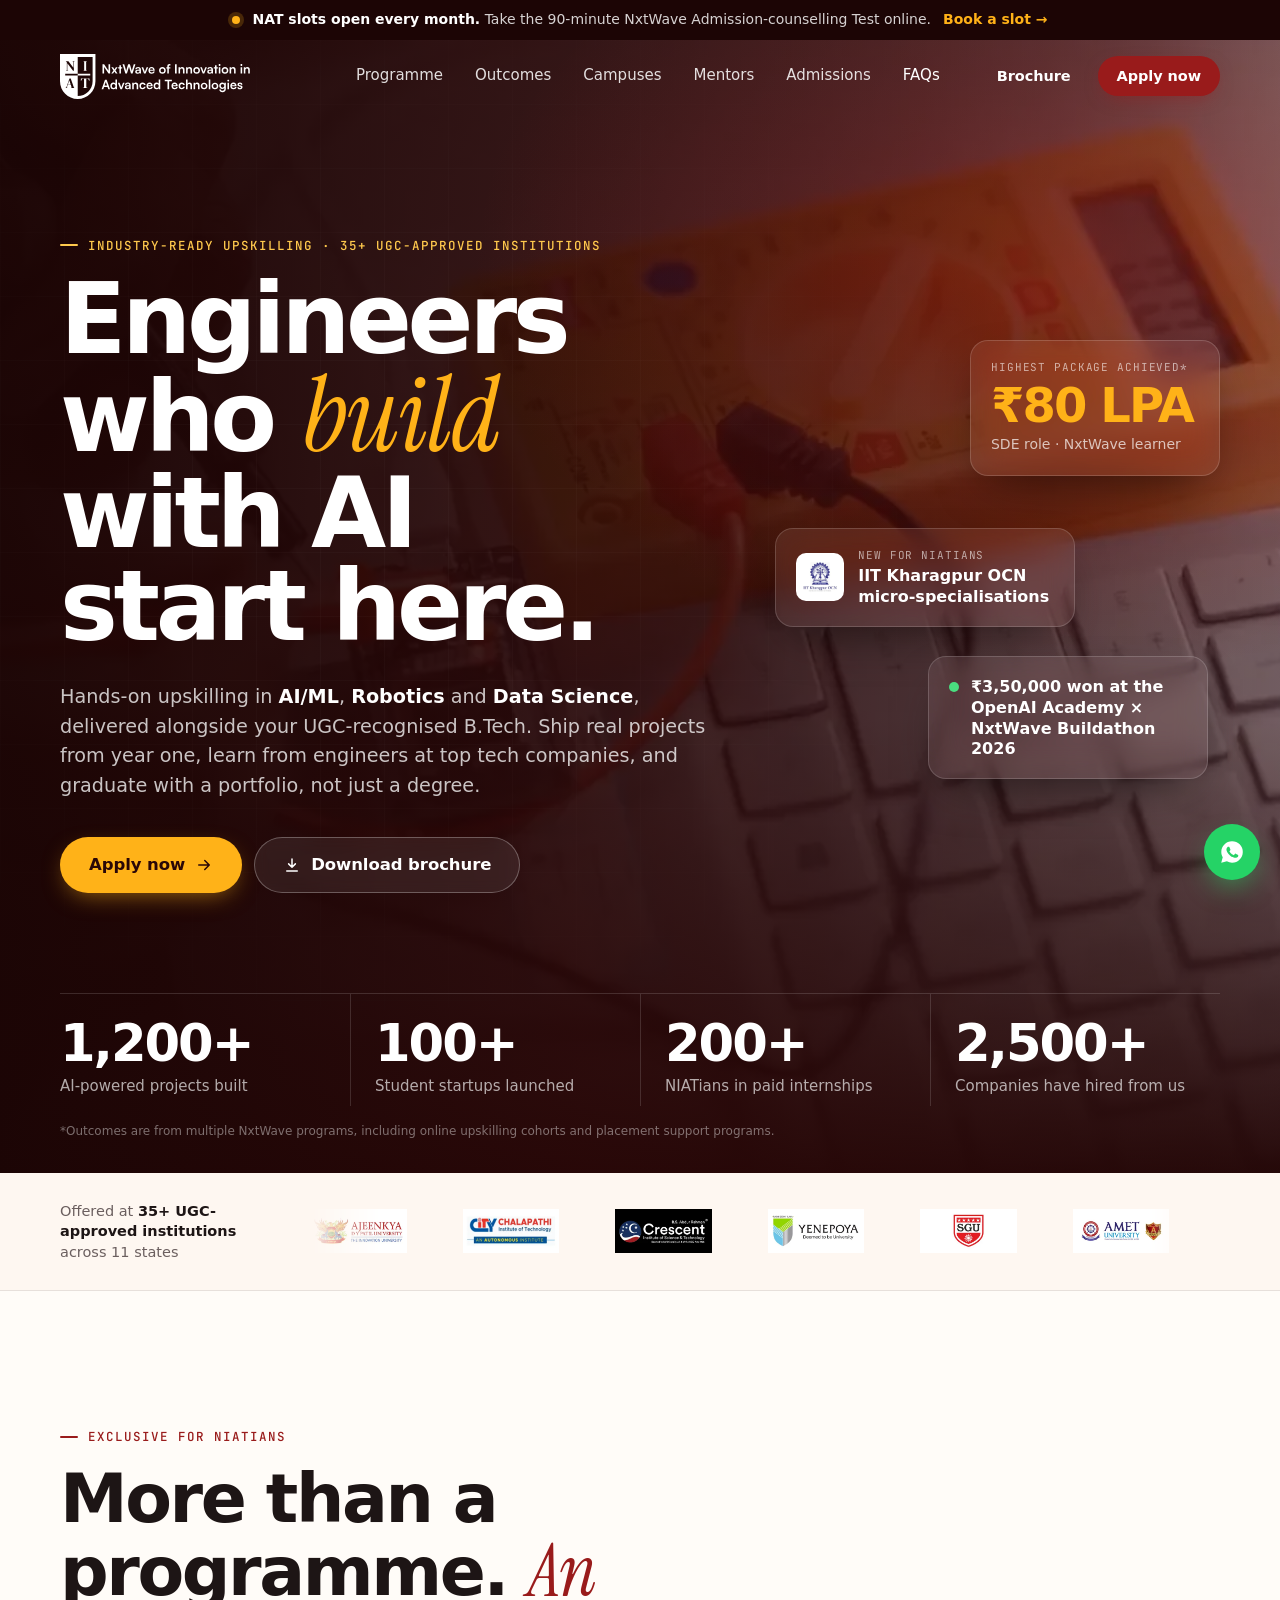
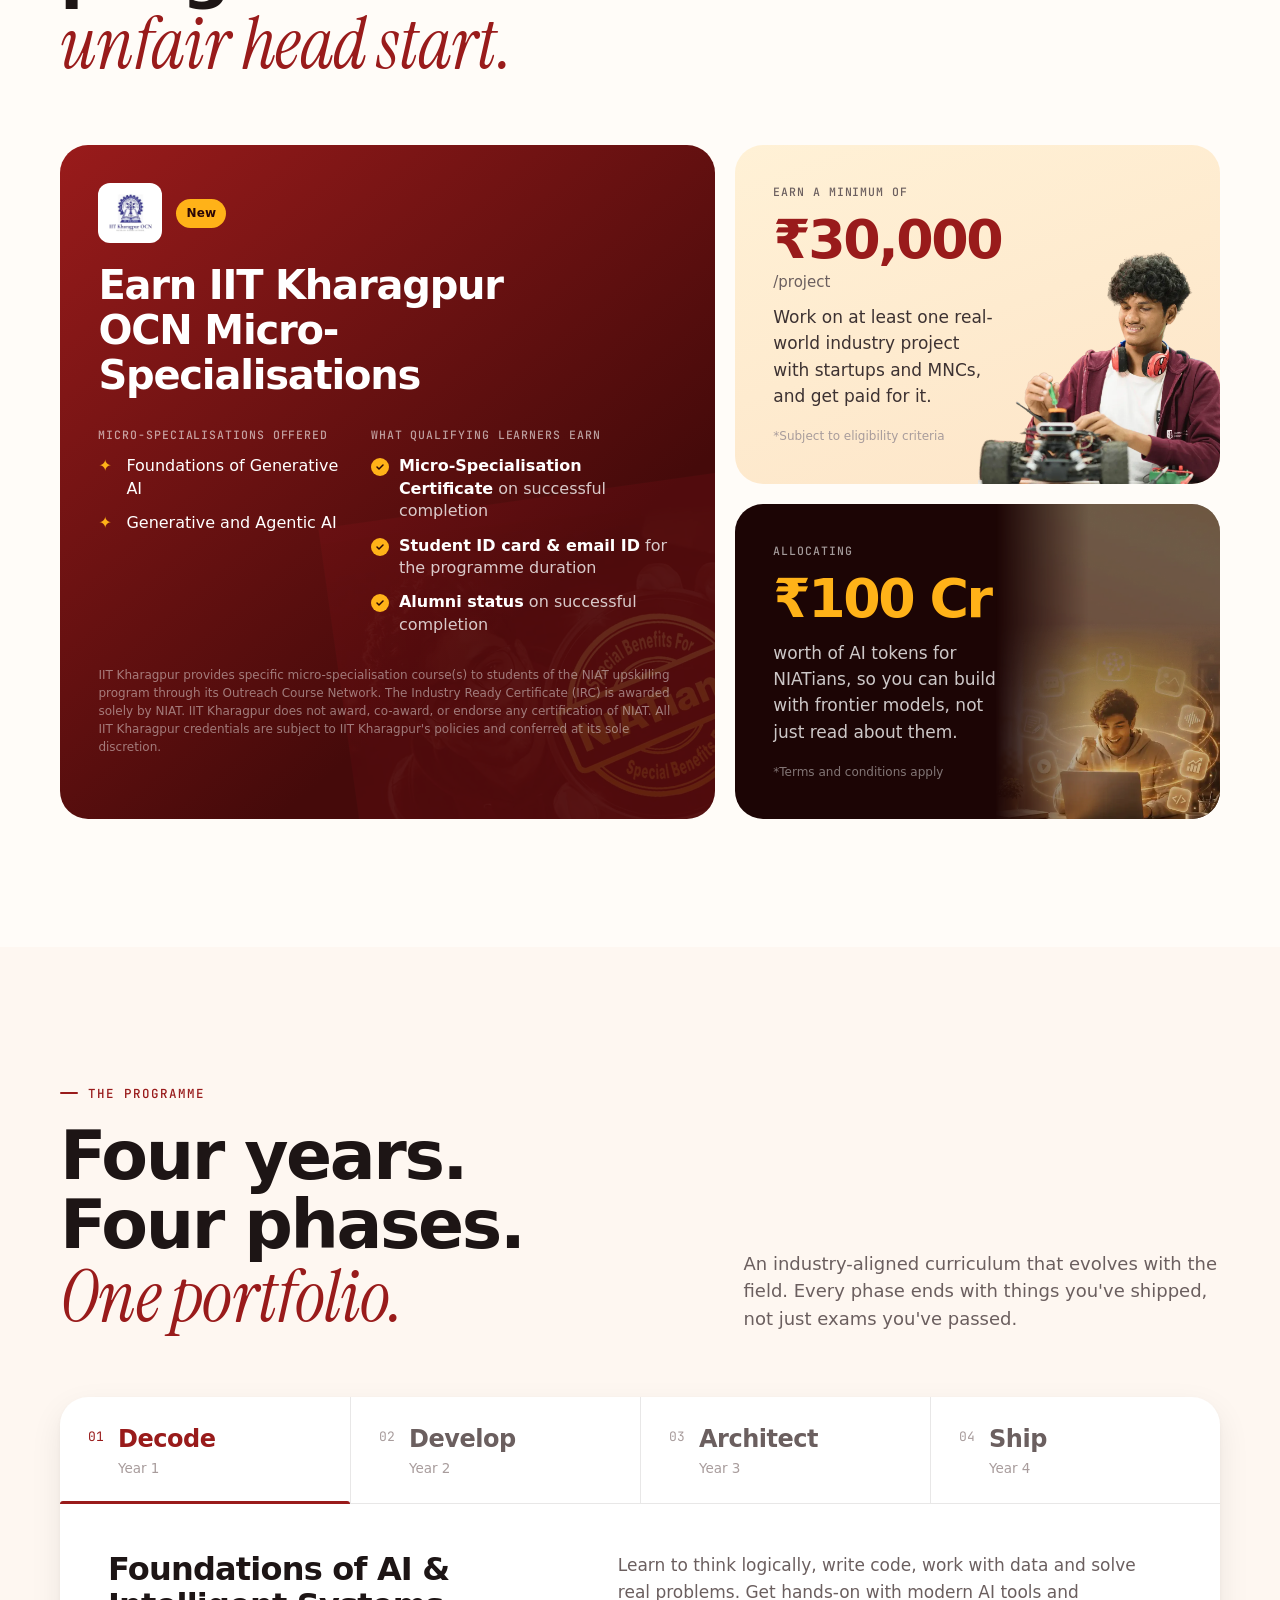
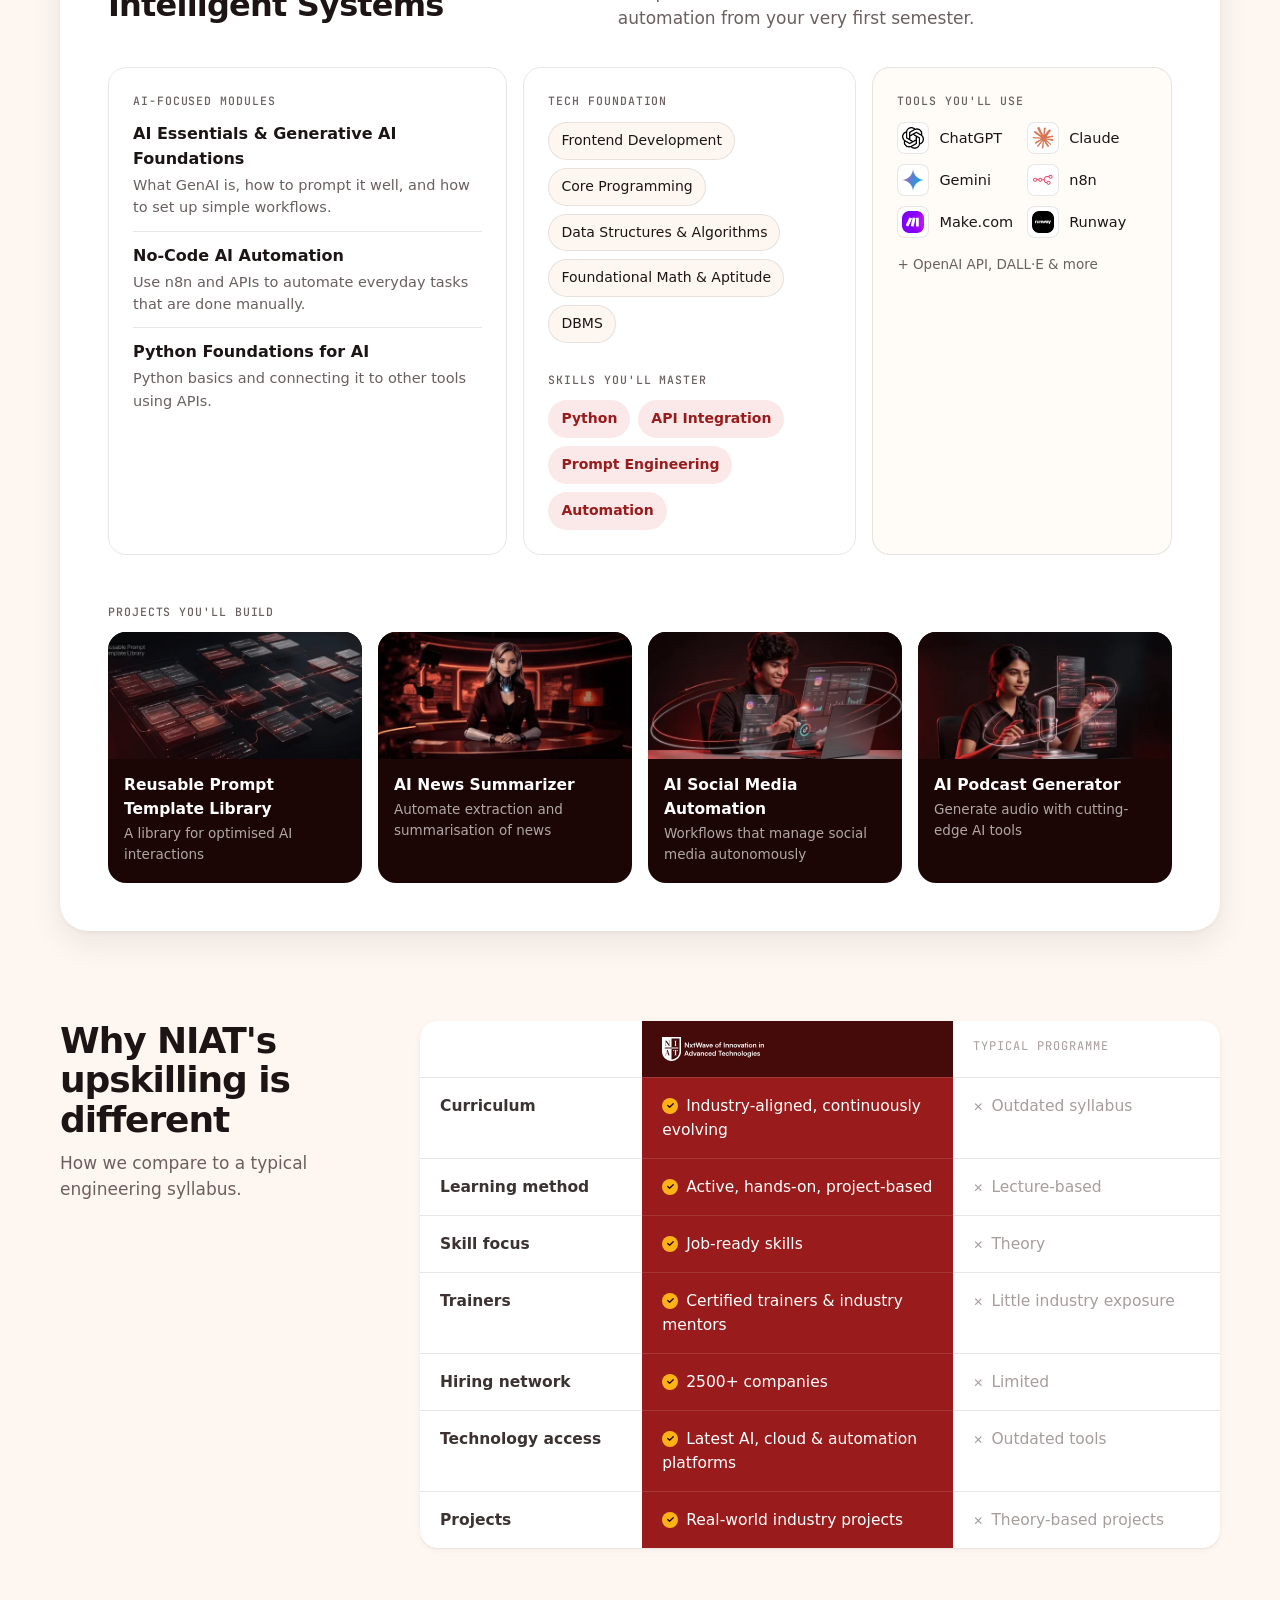
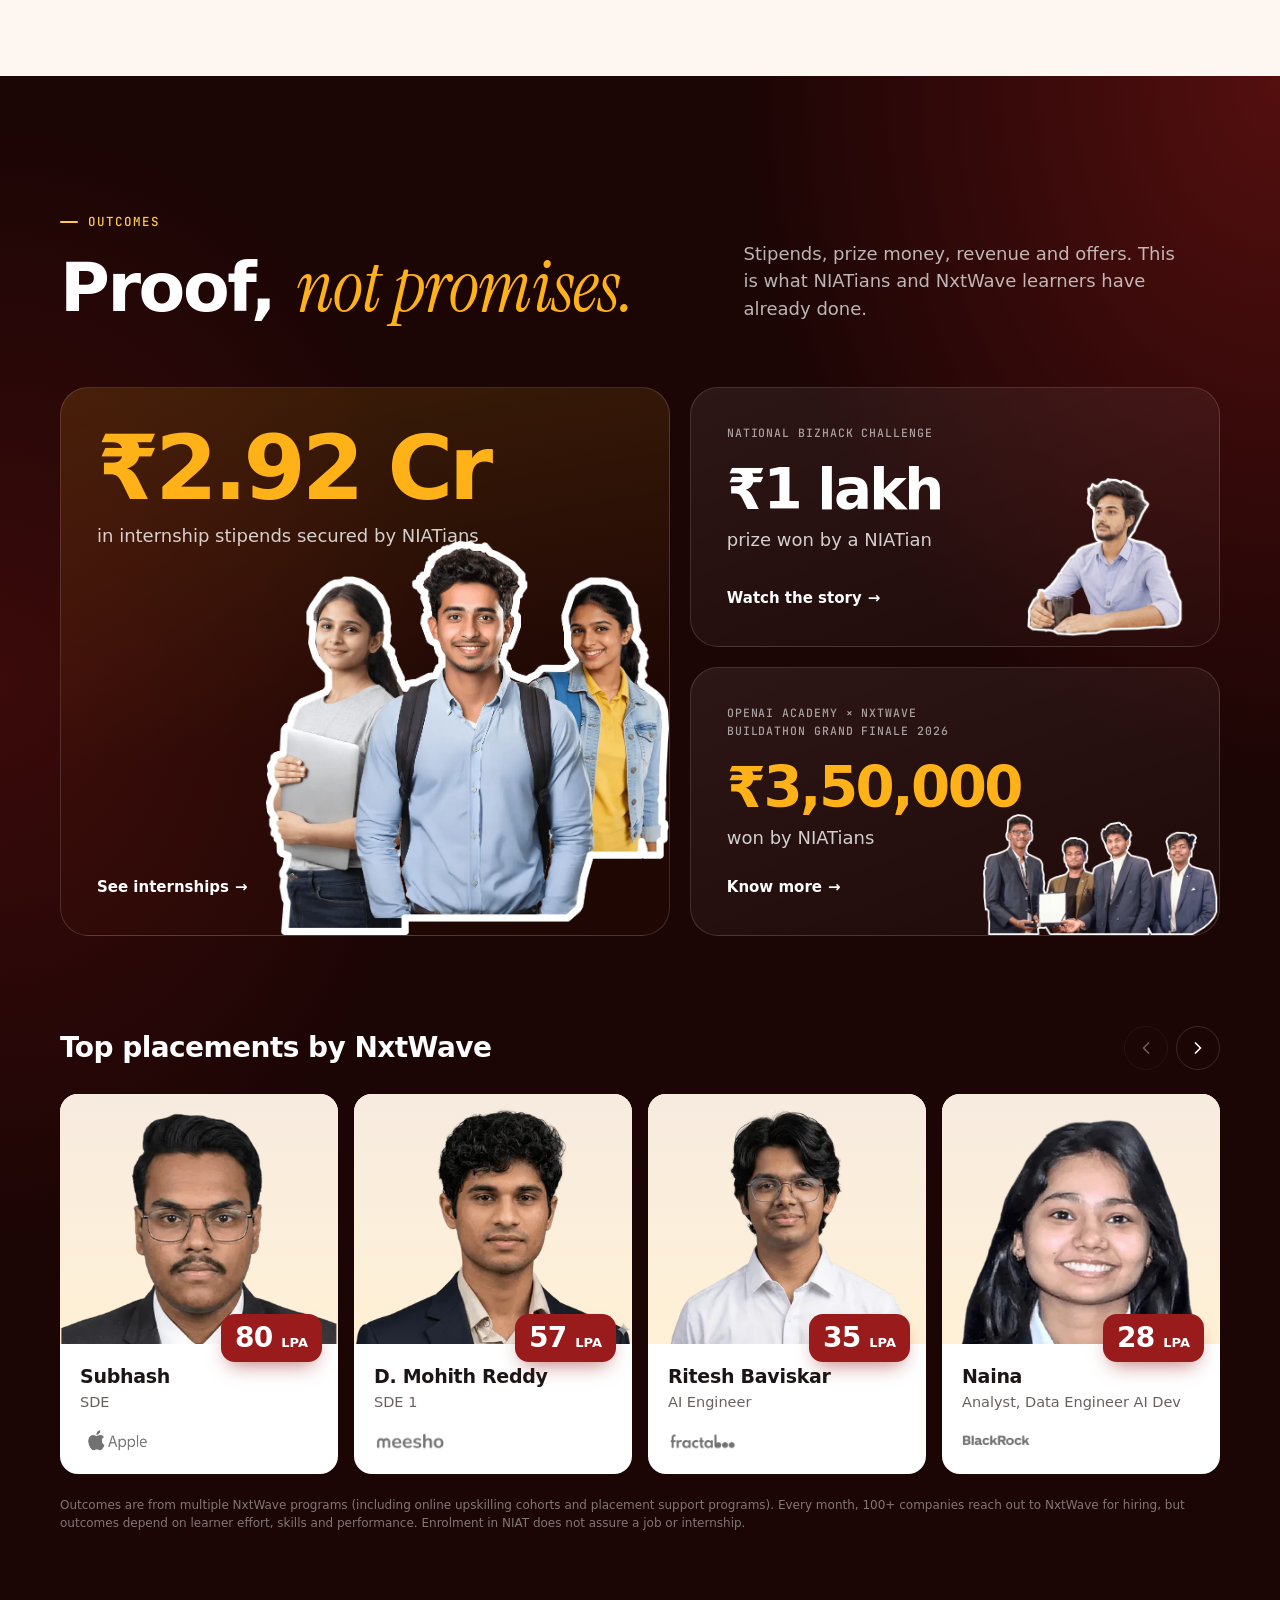
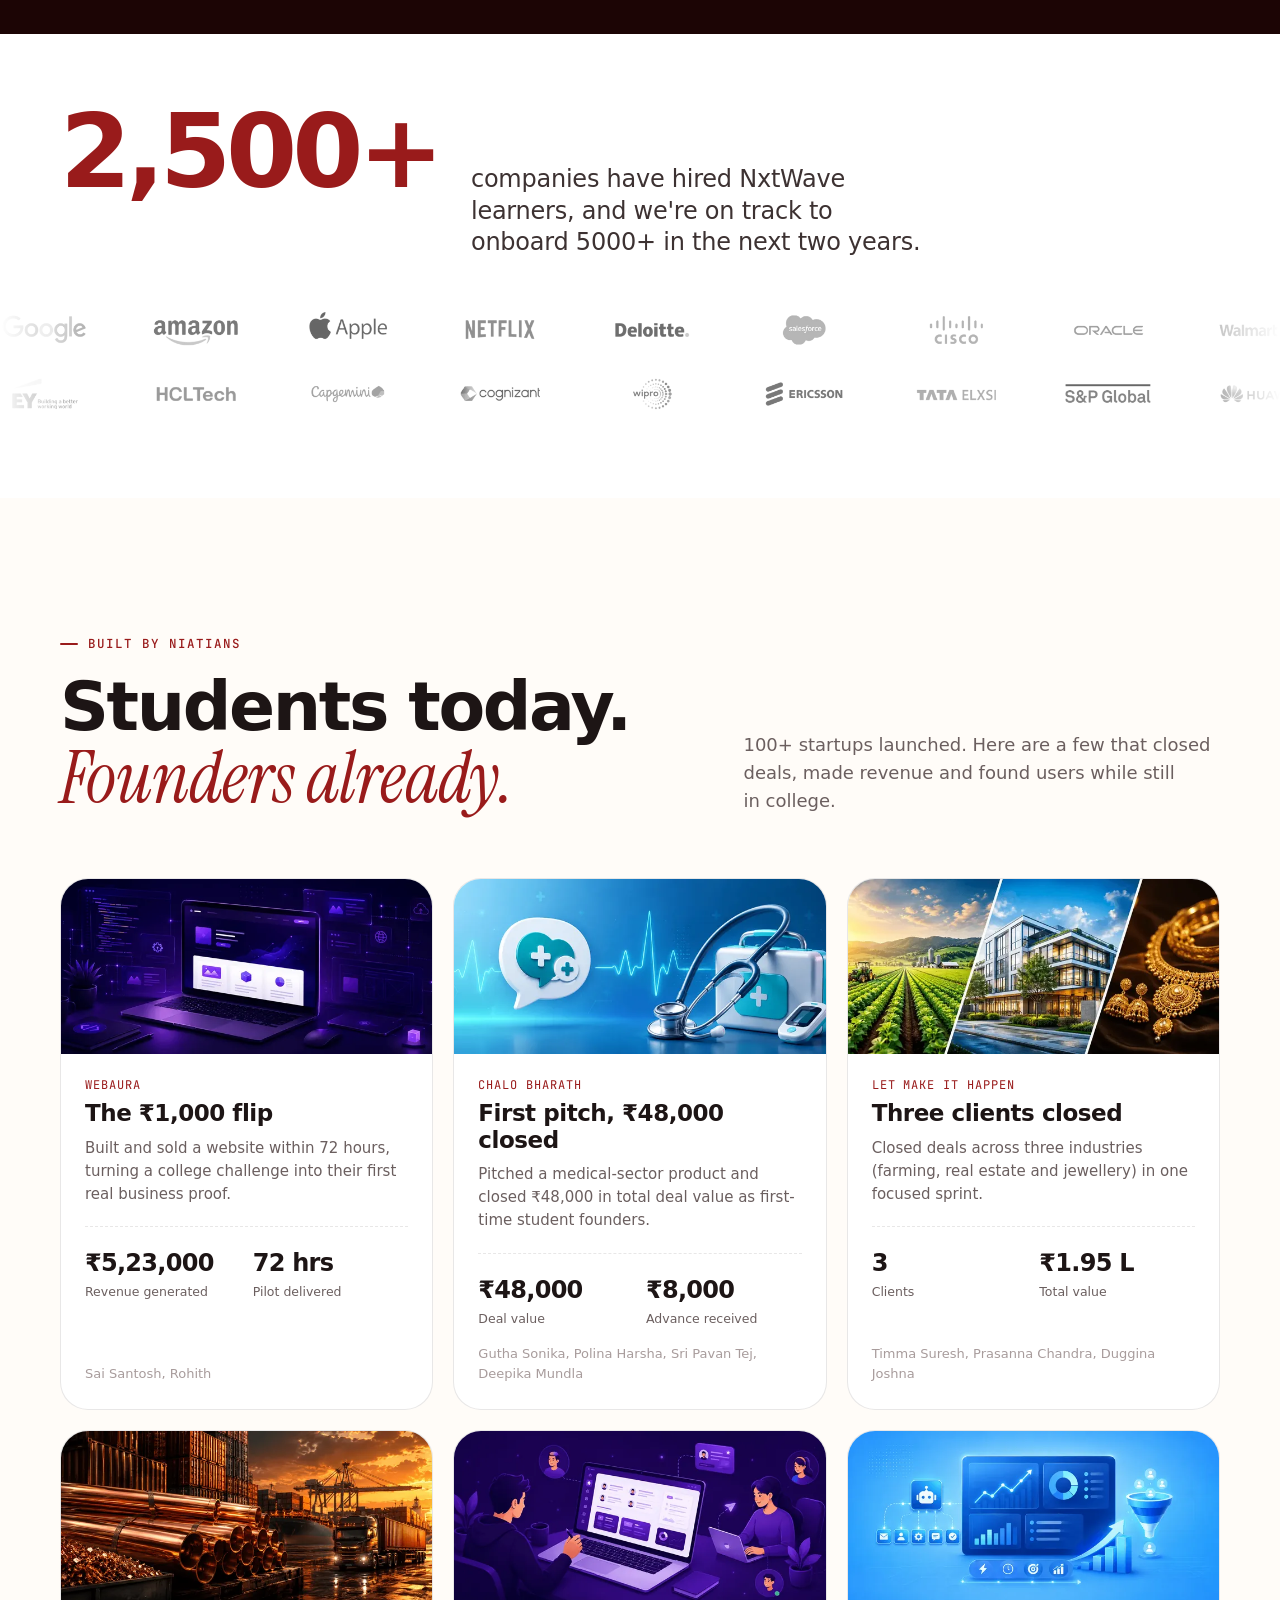
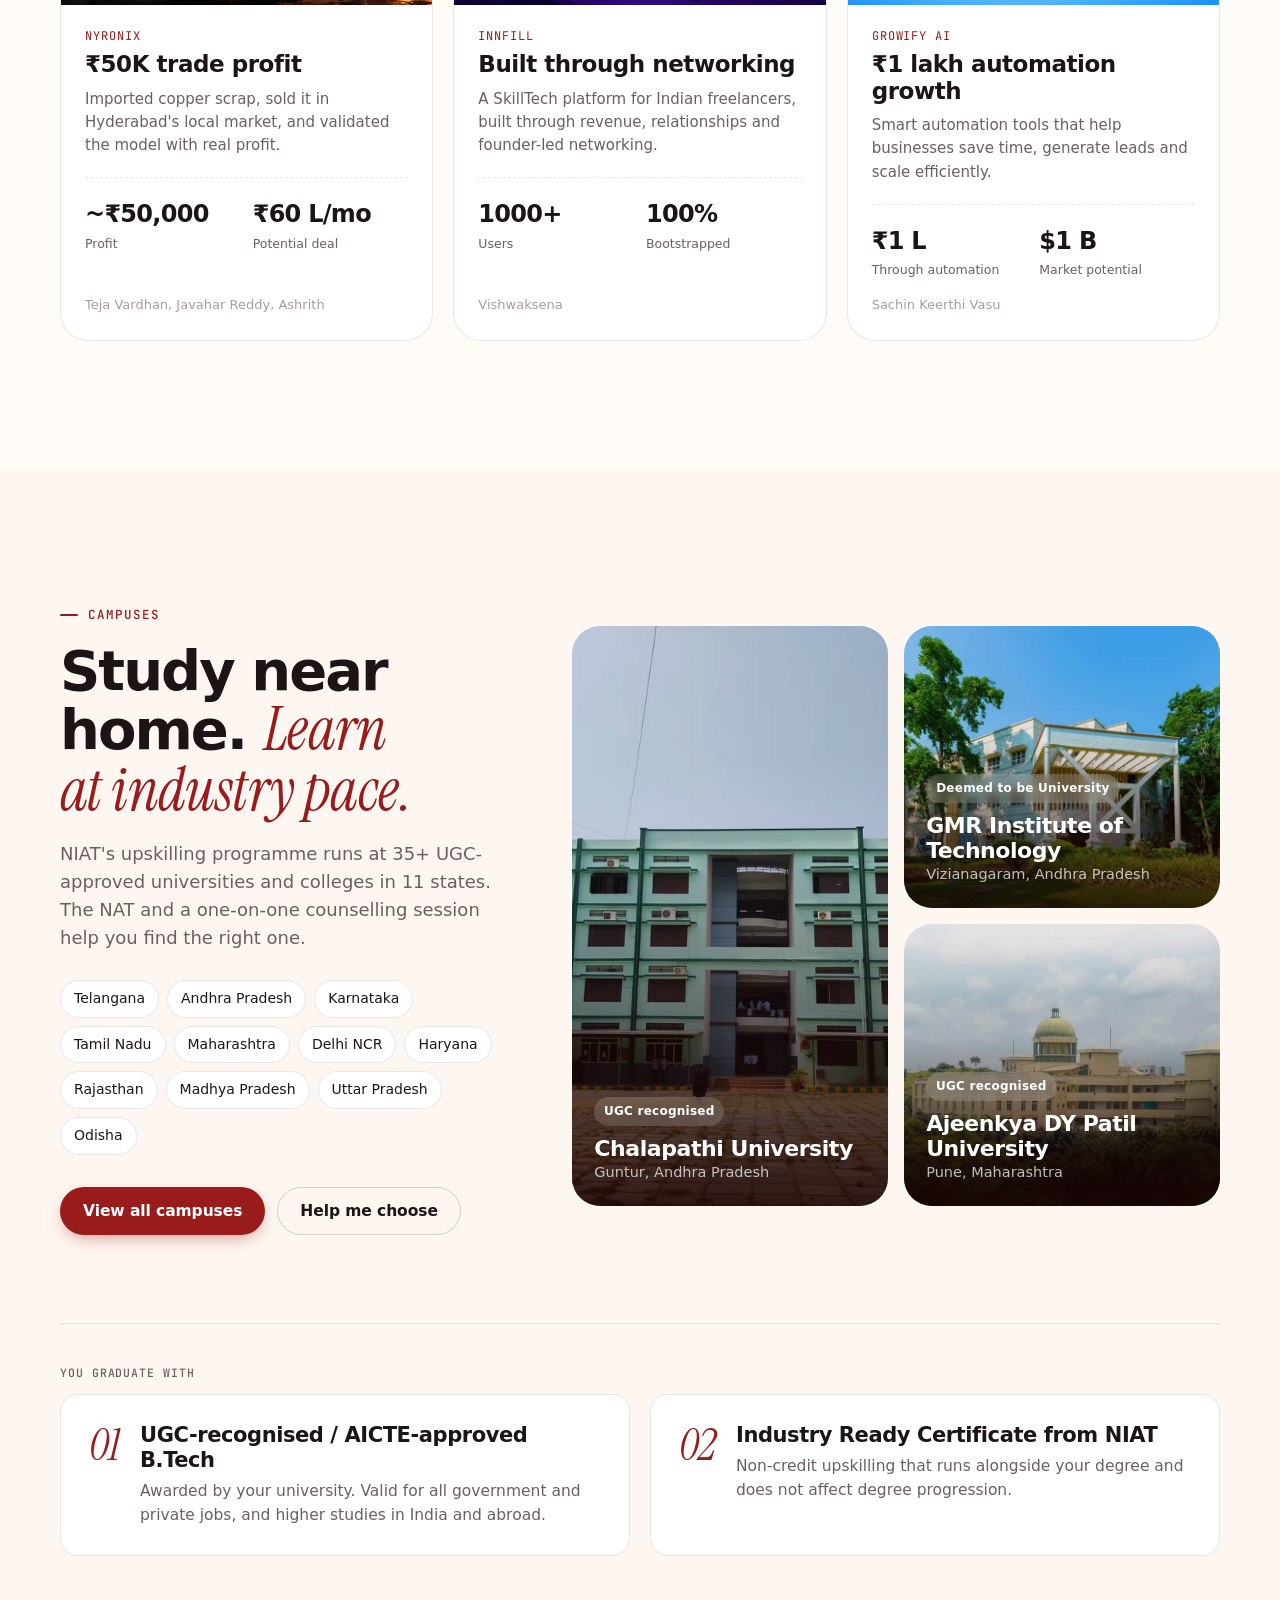
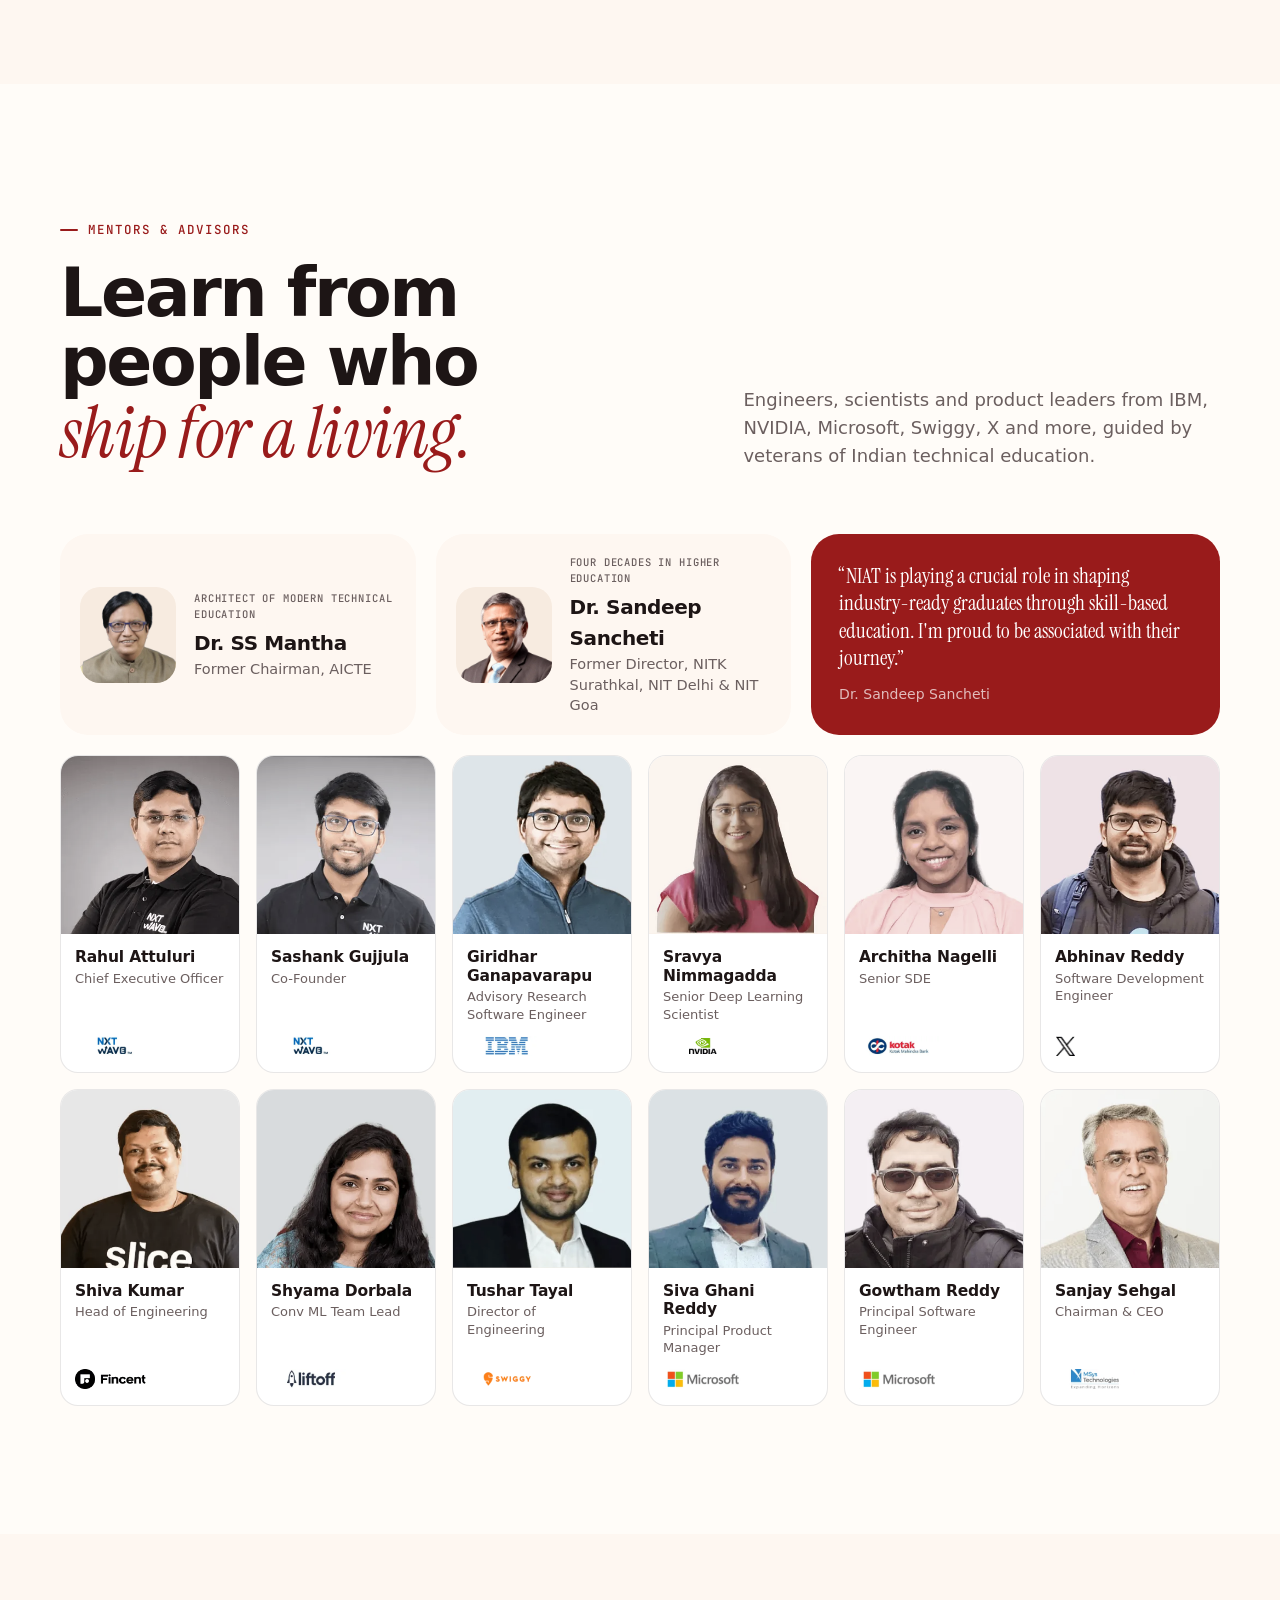
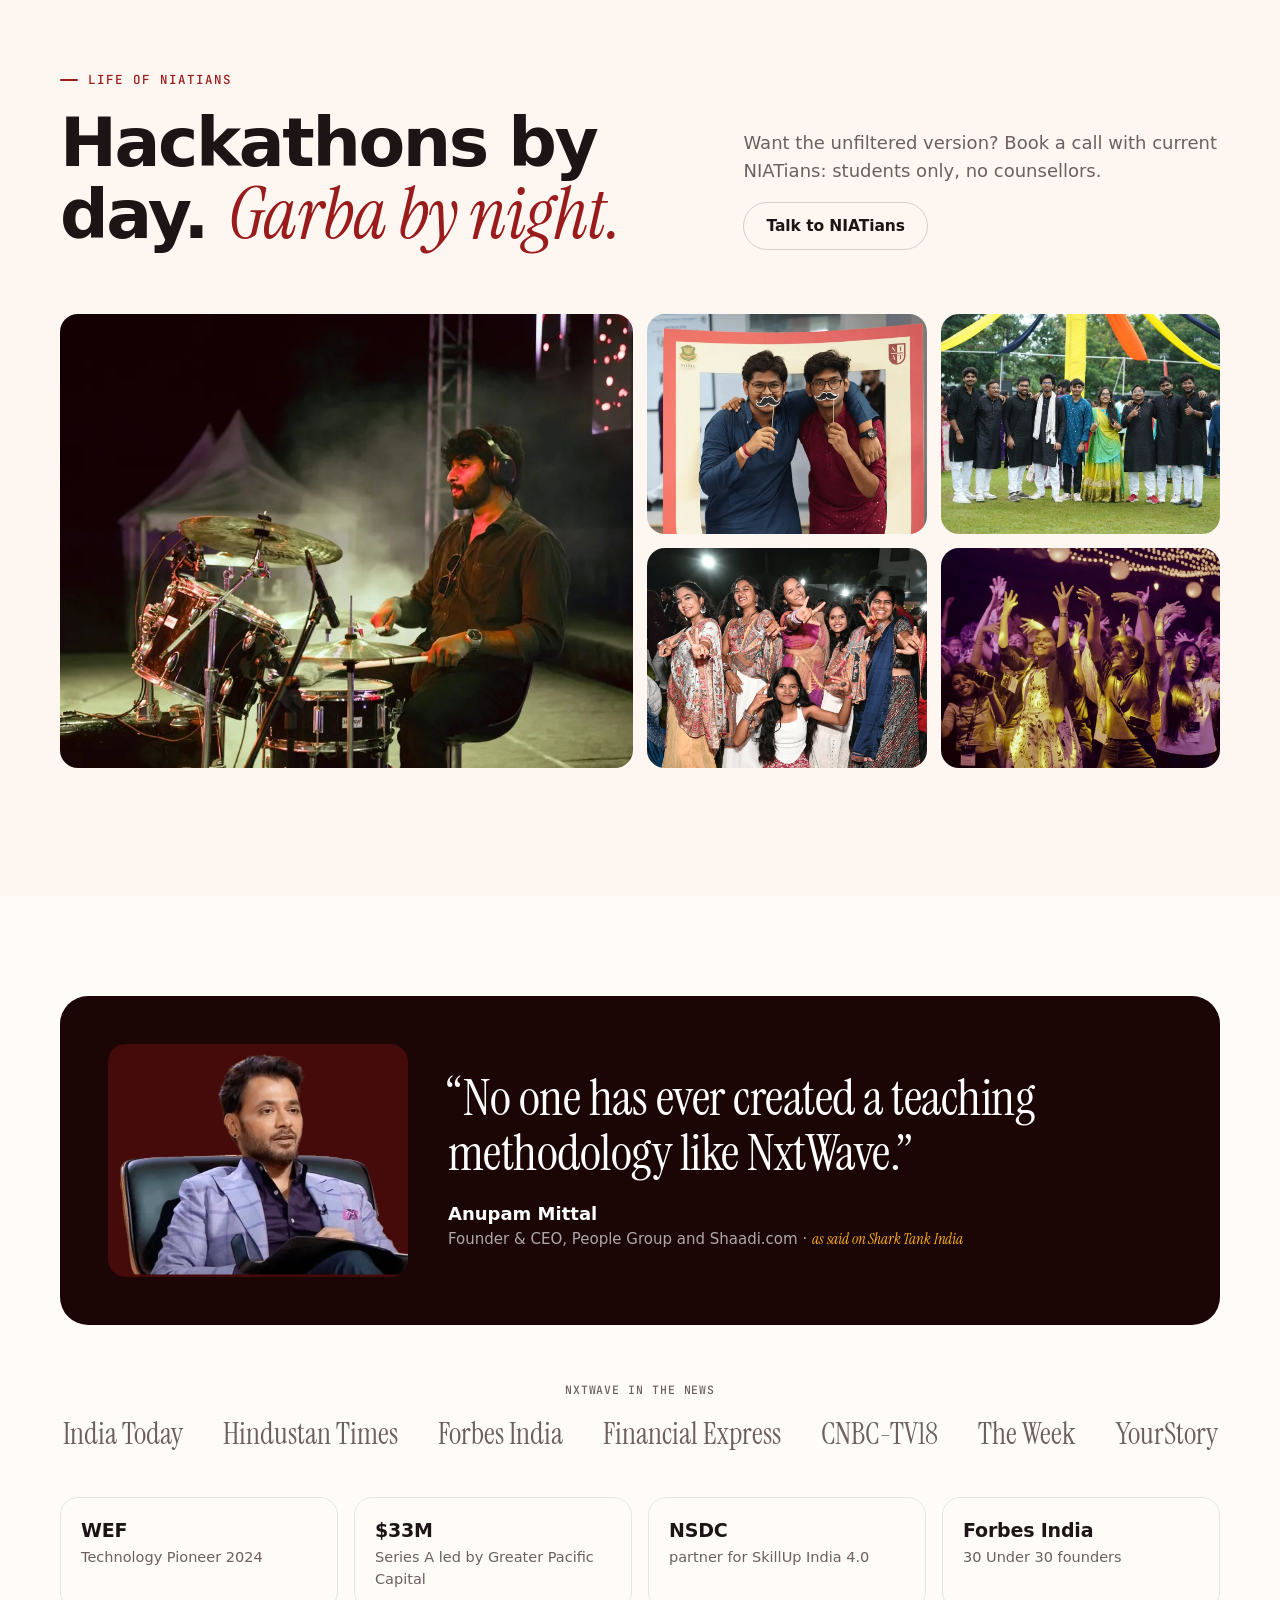
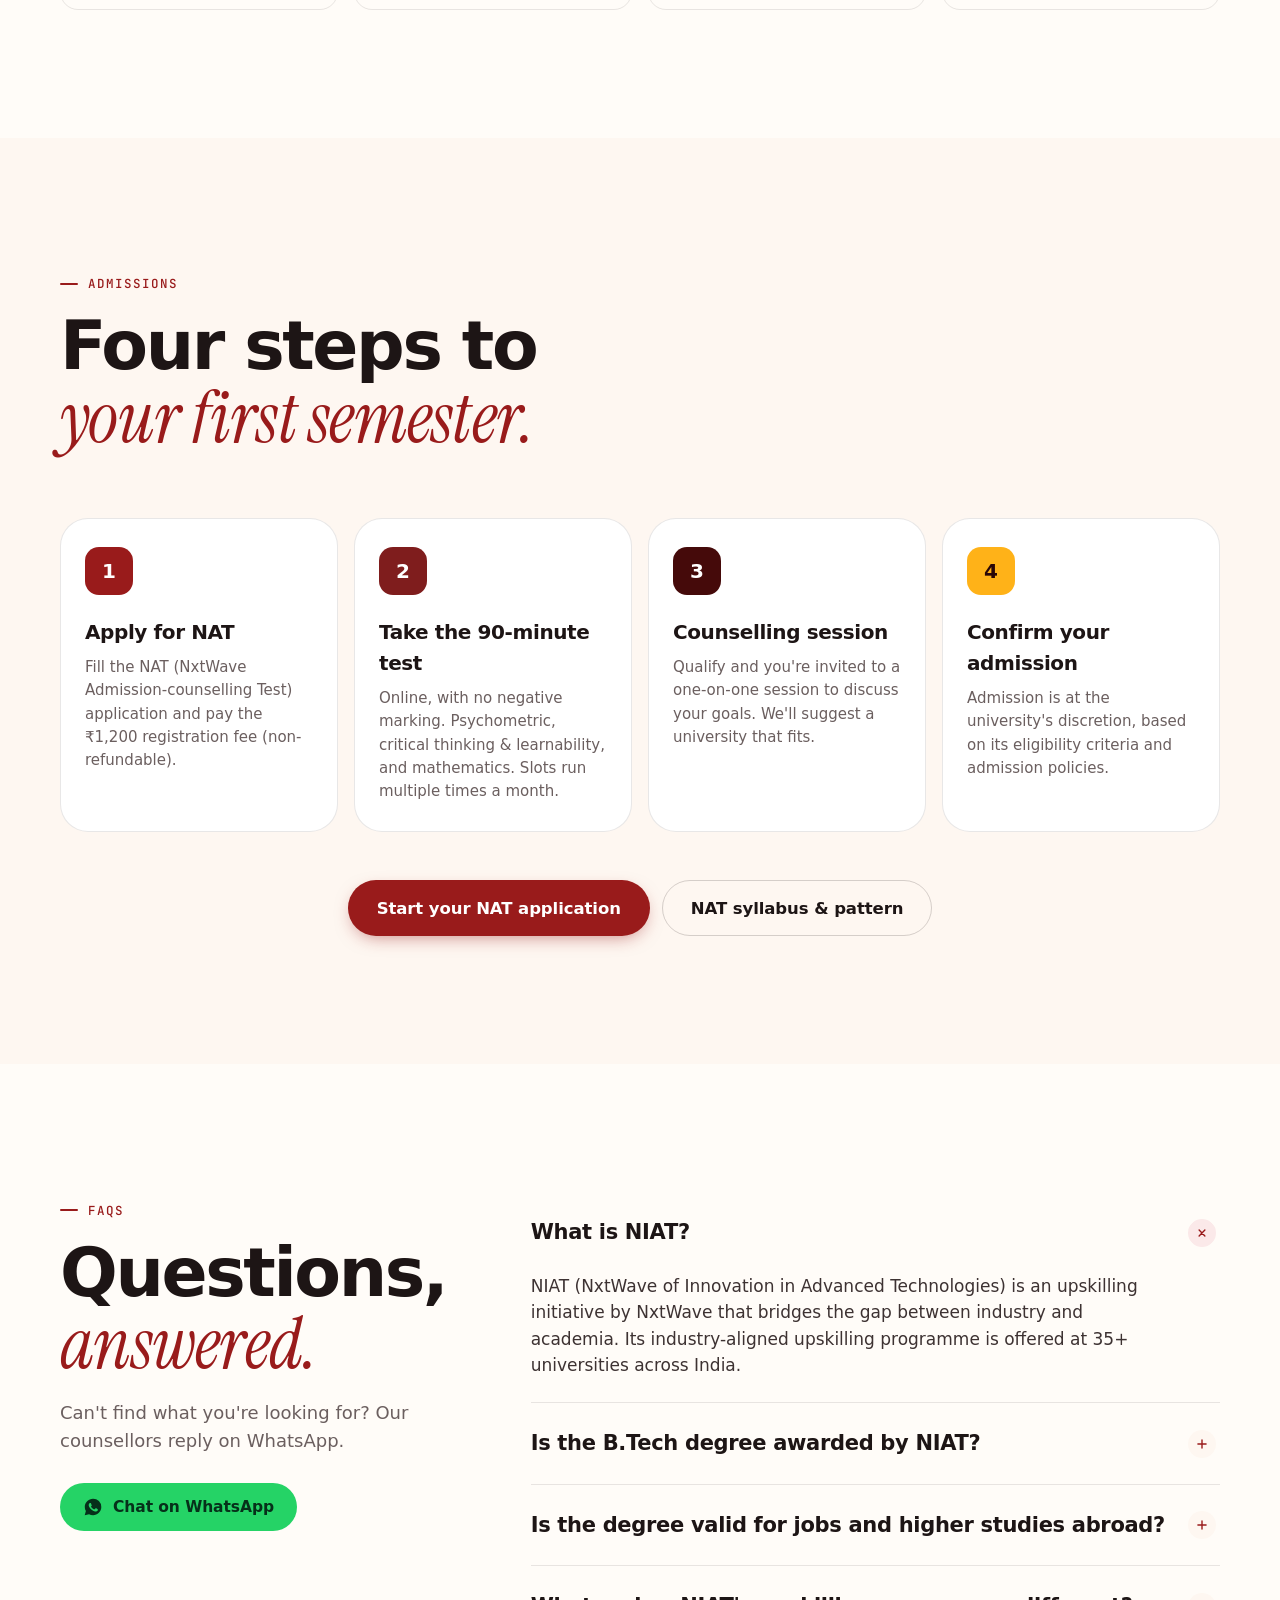
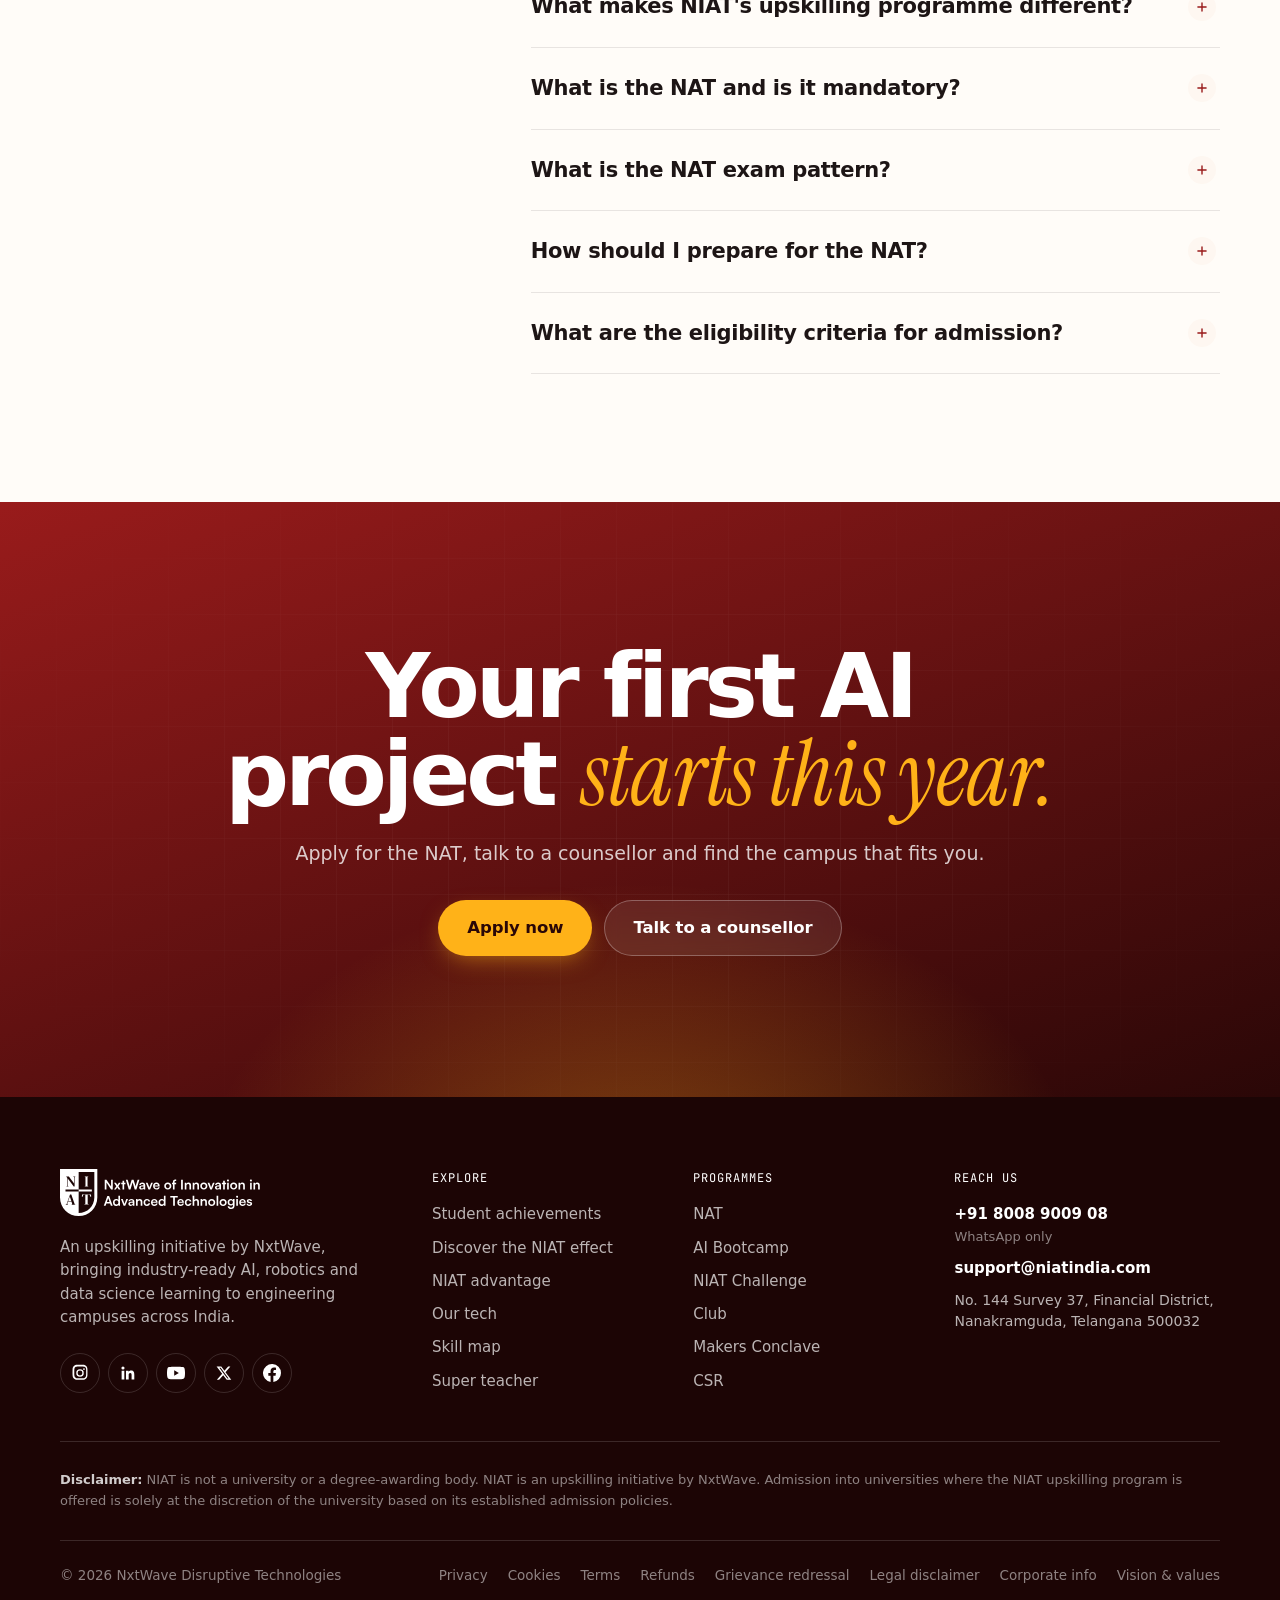
==== index.html @ be1c678d "Revamp NIAT home page New static home page for niatindia.com built with plain HTML, CSS and JS.  - M" ====
<!doctype html>
<html lang="en">
<head>
  <meta charset="utf-8" />
  <meta name="viewport" content="width=device-width, initial-scale=1" />
  <title>NIAT | Industry-ready AI, Robotics &amp; Data Science Upskilling</title>
  <meta name="description" content="NIAT (NxtWave of Innovation in Advanced Technologies) offers industry-ready upskilling in AI/ML, Robotics and Data Science alongside a UGC-recognised B.Tech at 35+ institutions across India." />
  <meta name="theme-color" content="#450A0A" />
  <link rel="canonical" href="https://www.niatindia.com/" />
  <link rel="icon" href="assets/img/favicon.svg" type="image/svg+xml" />

  <meta property="og:type" content="website" />
  <meta property="og:title" content="NIAT | Engineers who build with AI start here" />
  <meta property="og:description" content="Industry-ready upskilling in AI/ML, Robotics and Data Science at 35+ UGC-approved institutions." />
  <meta property="og:image" content="assets/img/hero-poster.webp" />
  <meta name="twitter:card" content="summary_large_image" />

  <link rel="preconnect" href="https://api.fontshare.com" crossorigin />
  <link rel="preconnect" href="https://fonts.googleapis.com" />
  <link rel="preconnect" href="https://fonts.gstatic.com" crossorigin />
  <link rel="stylesheet" href="https://api.fontshare.com/v2/css?f[]=satoshi@400,500,700,900&display=swap" />
  <link rel="stylesheet" href="https://fonts.googleapis.com/css2?family=Instrument+Serif:ital@0;1&family=JetBrains+Mono:wght@500&display=swap" />
  <link rel="preload" as="image" href="assets/img/hero-poster.webp" />
  <link rel="stylesheet" href="assets/css/styles.css" />

  <script type="application/ld+json">
  {
    "@context": "https://schema.org",
    "@type": "EducationalOrganization",
    "name": "NxtWave of Innovation in Advanced Technologies (NIAT)",
    "url": "https://www.niatindia.com/",
    "email": "support@niatindia.com",
    "address": {
      "@type": "PostalAddress",
      "streetAddress": "No. 144 Survey 37, Financial District, Nanakramguda",
      "addressRegion": "Telangana",
      "postalCode": "500032",
      "addressCountry": "IN"
    },
    "sameAs": [
      "https://www.instagram.com/niat_india/",
      "https://x.com/NIAT_India",
      "https://www.youtube.com/@NIATIndia.",
      "https://www.linkedin.com/school/nxtwave-of-innovation-in-advanced-technologies/"
    ]
  }
  </script>
</head>
<body>
  <a class="skip-link" href="#main">Skip to content</a>

  <!-- Announcement -->
  <div class="announce">
    <div class="container announce__inner">
      <span class="announce__dot" aria-hidden="true"></span>
      <p><strong>NAT slots open every month.</strong> <span class="hide-sm">Take the 90-minute NxtWave Admission-counselling Test online.</span></p>
      <a href="https://www.niatindia.com/assessment-test" class="announce__link">Book a slot <span aria-hidden="true">→</span></a>
    </div>
  </div>

  <!-- Header -->
  <header class="header" data-header>
    <div class="container header__inner">
      <a href="#top" class="header__logo" aria-label="NIAT home">
        <img src="assets/img/logo-white.svg" alt="NIAT — NxtWave of Innovation in Advanced Technologies" class="logo logo--light" width="190" height="45" />
        <img src="assets/img/logo.svg" alt="" class="logo logo--dark" width="190" height="45" aria-hidden="true" />
      </a>
      <nav class="nav" aria-label="Primary">
        <ul class="nav__list">
          <li><a href="#programme">Programme</a></li>
          <li><a href="#outcomes">Outcomes</a></li>
          <li><a href="#campuses">Campuses</a></li>
          <li><a href="#mentors">Mentors</a></li>
          <li><a href="#admissions">Admissions</a></li>
          <li><a href="#faqs">FAQs</a></li>
        </ul>
      </nav>
      <div class="header__actions">
        <a class="btn btn--ghost btn--sm hide-md" href="https://forms.ccbp.in/register/niat-download-brochure?utm_source=niatindia-website&utm_medium=website&utm_campaign=header-download-brochure">Brochure</a>
        <a class="btn btn--primary btn--sm" href="https://apply.niatindia.com/login?utm_source=niatindia-website&utm_medium=website&utm_campaign=header-apply-now">Apply now</a>
        <button class="menu-btn" type="button" aria-label="Open menu" aria-expanded="false" aria-controls="mobile-nav" data-menu-btn>
          <span></span><span></span>
        </button>
      </div>
    </div>
    <div class="mobile-nav" id="mobile-nav" data-mobile-nav hidden>
      <ul>
        <li><a href="#programme">Programme</a></li>
        <li><a href="#outcomes">Outcomes</a></li>
        <li><a href="#campuses">Campuses</a></li>
        <li><a href="#mentors">Mentors</a></li>
        <li><a href="#admissions">Admissions</a></li>
        <li><a href="#faqs">FAQs</a></li>
      </ul>
      <div class="mobile-nav__cta">
        <a class="btn btn--primary" href="https://apply.niatindia.com/login?utm_source=niatindia-website&utm_medium=website&utm_campaign=mobile-nav-apply-now">Apply now</a>
        <a class="btn btn--outline" href="https://forms.ccbp.in/register/niat-download-brochure?utm_source=niatindia-website&utm_medium=website&utm_campaign=mobile-nav-download-brochure">Download brochure</a>
      </div>
    </div>
  </header>

  <main id="main">
    <!-- HERO -->
    <section class="hero" id="top">
      <div class="hero__media" aria-hidden="true">
        <video class="hero__video" muted loop playsinline preload="none" poster="assets/img/hero-poster.webp" data-hero-video>
          <source src="https://d14qv6cm1t62pm.cloudfront.net/framer-website/niat-website-framer/niat-wesbite-home-herosection-video-compressed.mp4" type="video/mp4" />
        </video>
        <div class="hero__scrim"></div>
        <div class="hero__grid"></div>
      </div>

      <div class="container hero__inner">
        <div class="hero__copy">
          <p class="eyebrow eyebrow--light reveal"><span class="eyebrow__tick"></span>Industry-ready upskilling · 35+ UGC-approved institutions</p>
          <h1 class="hero__title reveal">
            Engineers who <em>build</em> with&nbsp;AI start&nbsp;here.
          </h1>
          <p class="hero__lede reveal">
            Hands-on upskilling in <strong>AI/ML</strong>, <strong>Robotics</strong> and <strong>Data Science</strong>, delivered alongside your UGC-recognised B.Tech. Ship real projects from year one, learn from engineers at top tech companies, and graduate with a portfolio, not just a degree.
          </p>
          <div class="hero__ctas reveal">
            <a class="btn btn--amber btn--lg" href="https://apply.niatindia.com/login?utm_source=niatindia-website&utm_medium=website&utm_campaign=home-hero-apply-now">
              Apply now
              <svg width="18" height="18" viewBox="0 0 24 24" fill="none" aria-hidden="true"><path d="M5 12h14m-6-6 6 6-6 6" stroke="currentColor" stroke-width="2" stroke-linecap="round" stroke-linejoin="round"/></svg>
            </a>
            <a class="btn btn--glass btn--lg" href="https://forms.ccbp.in/register/niat-download-brochure?utm_source=niatindia-website&utm_medium=website&utm_campaign=home-hero-download-brochure">
              <svg width="18" height="18" viewBox="0 0 24 24" fill="none" aria-hidden="true"><path d="M12 4v11m0 0-4.5-4.5M12 15l4.5-4.5M5 20h14" stroke="currentColor" stroke-width="2" stroke-linecap="round" stroke-linejoin="round"/></svg>
              Download brochure
            </a>
          </div>
        </div>

        <aside class="hero__cards" aria-label="Highlights">
          <div class="float-card float-card--a reveal">
            <span class="float-card__label">Highest package achieved*</span>
            <span class="float-card__value">₹80 LPA</span>
            <span class="float-card__meta">SDE role · NxtWave learner</span>
          </div>
          <div class="float-card float-card--b reveal">
            <img src="assets/img/iitkgp-ocn.webp" alt="" width="44" height="42" />
            <div>
              <span class="float-card__label">New for NIATians</span>
              <span class="float-card__title">IIT Kharagpur OCN micro-specialisations</span>
            </div>
          </div>
          <div class="float-card float-card--c reveal">
            <span class="pulse" aria-hidden="true"></span>
            <span class="float-card__title">₹3,50,000 won at the OpenAI Academy × NxtWave Buildathon 2026</span>
          </div>
        </aside>
      </div>

      <div class="container">
        <dl class="hero__stats reveal">
          <div class="stat"><dt>AI-powered projects built</dt><dd data-count="1200" data-suffix="+">1200+</dd></div>
          <div class="stat"><dt>Student startups launched</dt><dd data-count="100" data-suffix="+">100+</dd></div>
          <div class="stat"><dt>NIATians in paid internships</dt><dd data-count="200" data-suffix="+">200+</dd></div>
          <div class="stat"><dt>Companies have hired from us</dt><dd data-count="2500" data-suffix="+">2500+</dd></div>
        </dl>
        <p class="hero__foot">*Outcomes are from multiple NxtWave programs, including online upskilling cohorts and placement support programs.</p>
      </div>
    </section>

    <!-- UNIVERSITY STRIP -->
    <section class="strip" aria-label="Partner institutions">
      <div class="container strip__inner">
        <p class="strip__label">Offered at <strong>35+ UGC-approved institutions</strong> across 11 states</p>
        <div class="marquee" data-marquee>
          <div class="marquee__track">
            <img src="assets/img/uni-ajeenkya.webp" alt="Ajeenkya DY Patil University" loading="lazy" />
            <img src="assets/img/uni-chalapathi.webp" alt="Chalapathi Institute of Technology" loading="lazy" />
            <img src="assets/img/uni-crescent.webp" alt="B.S. Abdur Rahman Crescent Institute of Science and Technology" loading="lazy" />
            <img src="assets/img/uni-yenepoya.webp" alt="Yenepoya University" loading="lazy" />
            <img src="assets/img/uni-sgu.webp" alt="Sanjay Ghodawat University" loading="lazy" />
            <img src="assets/img/uni-amet.webp" alt="AMET University" loading="lazy" />
            <img src="assets/img/uni-vgu.webp" alt="Vivekananda Global University" loading="lazy" />
            <img src="assets/img/uni-svyasa.webp" alt="S-VYASA Deemed to be University" loading="lazy" />
            <img src="assets/img/uni-annamacharya.webp" alt="Annamacharya University" loading="lazy" />
            <img src="assets/img/uni-noida-intl.webp" alt="Noida International University" loading="lazy" />
          </div>
        </div>
      </div>
    </section>

    <!-- BENEFITS -->
    <section class="section benefits" id="benefits">
      <div class="container">
        <header class="section-head">
          <p class="eyebrow">Exclusive for NIATians</p>
          <h2 class="section-title">More than a programme. <em>An unfair head start.</em></h2>
        </header>

        <div class="bento">
          <article class="card card--wine bento__kgp reveal">
            <div class="card__body">
              <div class="kgp-head">
                <img src="assets/img/iitkgp-ocn.webp" alt="IIT Kharagpur Outreach Course Network" class="kgp-logo" width="64" height="60" loading="lazy" />
                <span class="tag tag--amber">New</span>
              </div>
              <h3 class="card__title card__title--xl">Earn IIT Kharagpur OCN Micro-Specialisations</h3>
              <div class="kgp-cols">
                <div>
                  <p class="mini-label">Micro-specialisations offered</p>
                  <ul class="list-star">
                    <li>Foundations of Generative AI</li>
                    <li>Generative and Agentic AI</li>
                  </ul>
                </div>
                <div>
                  <p class="mini-label">What qualifying learners earn</p>
                  <ul class="list-check">
                    <li><strong>Micro-Specialisation Certificate</strong> on successful completion</li>
                    <li><strong>Student ID card &amp; email ID</strong> for the programme duration</li>
                    <li><strong>Alumni status</strong> on successful completion</li>
                  </ul>
                </div>
              </div>
              <p class="fineprint fineprint--light">IIT Kharagpur provides specific micro-specialisation course(s) to students of the NIAT upskilling program through its Outreach Course Network. The Industry Ready Certificate (IRC) is awarded solely by NIAT. IIT Kharagpur does not award, co-award, or endorse any certification of NIAT. All IIT Kharagpur credentials are subject to IIT Kharagpur's policies and conferred at its sole discretion.</p>
            </div>
            <img class="bento__kgp-art" src="assets/img/niatians-badge.webp" alt="" loading="lazy" />
          </article>

          <article class="card card--sand bento__money reveal">
            <div class="card__body">
              <p class="mini-label">Earn a minimum of</p>
              <p class="big-num">₹30,000<span>/project</span></p>
              <p class="card__text">Work on at least one real-world industry project with startups and MNCs, and get paid for it.</p>
              <p class="fineprint">*Subject to eligibility criteria</p>
            </div>
            <img class="bento__art" src="assets/img/benefit-project.webp" alt="NIATian building a robotics project" loading="lazy" />
          </article>

          <article class="card card--ink bento__tokens reveal">
            <div class="card__body">
              <p class="mini-label mini-label--light">Allocating</p>
              <p class="big-num big-num--amber">₹100 Cr</p>
              <p class="card__text card__text--light">worth of AI tokens for NIATians, so you can build with frontier models, not just read about them.</p>
              <p class="fineprint fineprint--light">*Terms and conditions apply</p>
            </div>
            <img class="bento__art bento__art--fade" src="assets/img/benefit-tokens.webp" alt="" loading="lazy" />
          </article>
        </div>
      </div>
    </section>

    <!-- CURRICULUM -->
    <section class="section curriculum" id="programme">
      <div class="container">
        <header class="section-head section-head--split">
          <div>
            <p class="eyebrow">The programme</p>
            <h2 class="section-title">Four years. Four phases. <em>One portfolio.</em></h2>
          </div>
          <p class="section-lede">An industry-aligned curriculum that evolves with the field. Every phase ends with things you've shipped, not just exams you've passed.</p>
        </header>

        <div class="phases" data-tabs>
          <div class="phases__tabs" role="tablist" aria-label="Curriculum phases">
            <button role="tab" id="tab-1" aria-controls="panel-1" aria-selected="true" class="phase-tab">
              <span class="phase-tab__num">01</span>
              <span class="phase-tab__name">Decode</span>
              <span class="phase-tab__year">Year 1</span>
            </button>
            <button role="tab" id="tab-2" aria-controls="panel-2" aria-selected="false" tabindex="-1" class="phase-tab">
              <span class="phase-tab__num">02</span>
              <span class="phase-tab__name">Develop</span>
              <span class="phase-tab__year">Year 2</span>
            </button>
            <button role="tab" id="tab-3" aria-controls="panel-3" aria-selected="false" tabindex="-1" class="phase-tab">
              <span class="phase-tab__num">03</span>
              <span class="phase-tab__name">Architect</span>
              <span class="phase-tab__year">Year 3</span>
            </button>
            <button role="tab" id="tab-4" aria-controls="panel-4" aria-selected="false" tabindex="-1" class="phase-tab">
              <span class="phase-tab__num">04</span>
              <span class="phase-tab__name">Ship</span>
              <span class="phase-tab__year">Year 4</span>
            </button>
            <span class="phases__progress" aria-hidden="true"></span>
          </div>

          <div class="phase-panel" role="tabpanel" id="panel-1" aria-labelledby="tab-1">
            <div class="phase-panel__intro">
              <h3>Foundations of AI &amp; Intelligent Systems</h3>
              <p>Learn to think logically, write code, work with data and solve real problems. Get hands-on with modern AI tools and automation from your very first semester.</p>
            </div>
            <div class="phase-grid">
              <div class="phase-box">
                <p class="mini-label">AI-focused modules</p>
                <ul class="module-list">
                  <li><strong>AI Essentials &amp; Generative AI Foundations</strong><span>What GenAI is, how to prompt it well, and how to set up simple workflows.</span></li>
                  <li><strong>No-Code AI Automation</strong><span>Use n8n and APIs to automate everyday tasks that are done manually.</span></li>
                  <li><strong>Python Foundations for AI</strong><span>Python basics and connecting it to other tools using APIs.</span></li>
                </ul>
              </div>
              <div class="phase-box">
                <p class="mini-label">Tech foundation</p>
                <ul class="pill-list">
                  <li>Frontend Development</li>
                  <li>Core Programming</li>
                  <li>Data Structures &amp; Algorithms</li>
                  <li>Foundational Math &amp; Aptitude</li>
                  <li>DBMS</li>
                </ul>
                <p class="mini-label mt">Skills you'll master</p>
                <ul class="pill-list pill-list--accent">
                  <li>Python</li><li>API Integration</li><li>Prompt Engineering</li><li>Automation</li>
                </ul>
              </div>
              <div class="phase-box phase-box--tools">
                <p class="mini-label">Tools you'll use</p>
                <ul class="tool-list">
                  <li><img src="assets/img/tool-openai.webp" alt="" loading="lazy" />ChatGPT</li>
                  <li><img src="assets/img/tool-claude.webp" alt="" loading="lazy" />Claude</li>
                  <li><img src="assets/img/tool-gemini.webp" alt="" loading="lazy" />Gemini</li>
                  <li><img src="assets/img/tool-n8n.webp" alt="" loading="lazy" />n8n</li>
                  <li><img src="assets/img/tool-make.webp" alt="" loading="lazy" />Make.com</li>
                  <li><img src="assets/img/tool-runway.webp" alt="" loading="lazy" />Runway</li>
                </ul>
                <p class="tool-more">+ OpenAI API, DALL·E &amp; more</p>
              </div>
            </div>
            <p class="mini-label mt-lg">Projects you'll build</p>
            <div class="project-row">
              <figure class="project"><img src="assets/img/proj-1.webp" alt="" loading="lazy" /><figcaption><strong>Reusable Prompt Template Library</strong>A library for optimised AI interactions</figcaption></figure>
              <figure class="project"><img src="assets/img/proj-2.webp" alt="" loading="lazy" /><figcaption><strong>AI News Summarizer</strong>Automate extraction and summarisation of news</figcaption></figure>
              <figure class="project"><img src="assets/img/proj-3.webp" alt="" loading="lazy" /><figcaption><strong>AI Social Media Automation</strong>Workflows that manage social media autonomously</figcaption></figure>
              <figure class="project"><img src="assets/img/proj-4.webp" alt="" loading="lazy" /><figcaption><strong>AI Podcast Generator</strong>Generate audio with cutting-edge AI tools</figcaption></figure>
            </div>
          </div>

          <div class="phase-panel" role="tabpanel" id="panel-2" aria-labelledby="tab-2" hidden>
            <div class="phase-panel__intro">
              <h3>Designing AI Systems &amp; Autonomous Agents</h3>
              <p>Go deeper into how AI systems are built. Learn how AI thinks, uses tools, and works on its own to solve real problems.</p>
            </div>
            <div class="phase-teaser">
              <div class="phase-teaser__chips"><span>AI agents</span><span>Tool use</span><span>System design</span><span>Autonomous workflows</span></div>
              <a class="btn btn--outline" href="https://forms.ccbp.in/register/niat-download-brochure?utm_source=niatindia-website&utm_medium=website&utm_campaign=curriculum-phase-2">See the full Year 2 breakdown in the brochure</a>
            </div>
          </div>

          <div class="phase-panel" role="tabpanel" id="panel-3" aria-labelledby="tab-3" hidden>
            <div class="phase-panel__intro">
              <h3>Scaling AI Systems: Deep Learning, Vision &amp; Production AI</h3>
              <p>Move from building projects to creating advanced AI systems that run at scale in real-world environments. Use deep learning, computer vision, NLP and cloud tools to tackle bigger, more complex problems.</p>
            </div>
            <div class="phase-teaser">
              <div class="phase-teaser__chips"><span>Deep learning</span><span>Computer vision</span><span>NLP</span><span>Cloud &amp; production</span></div>
              <a class="btn btn--outline" href="https://forms.ccbp.in/register/niat-download-brochure?utm_source=niatindia-website&utm_medium=website&utm_campaign=curriculum-phase-3">See the full Year 3 breakdown in the brochure</a>
            </div>
          </div>

          <div class="phase-panel" role="tabpanel" id="panel-4" aria-labelledby="tab-4" hidden>
            <div class="phase-panel__intro">
              <h3>Physical AI Systems, Robotics &amp; Autonomous Intelligence</h3>
              <p>Go beyond software. Build intelligent systems that work with real hardware, respond to the physical world, and make decisions on their own.</p>
            </div>
            <div class="phase-teaser">
              <div class="phase-teaser__chips"><span>Robotics</span><span>Physical AI</span><span>Embedded systems</span><span>Autonomy</span></div>
              <a class="btn btn--outline" href="https://forms.ccbp.in/register/niat-download-brochure?utm_source=niatindia-website&utm_medium=website&utm_campaign=curriculum-phase-4">See the full Year 4 breakdown in the brochure</a>
            </div>
          </div>
        </div>

        <div class="compare reveal" id="why-niat">
          <div class="compare__head">
            <h3 class="compare__title">Why NIAT's upskilling is different</h3>
            <p>How we compare to a typical engineering syllabus.</p>
          </div>
          <div class="compare__table" role="table" aria-label="NIAT compared with typical programmes">
            <div class="compare__row compare__row--head" role="row">
              <span role="columnheader"></span>
              <span role="columnheader" class="col-niat"><img src="assets/img/logo-white.svg" alt="NIAT" width="110" height="26" /></span>
              <span role="columnheader">Typical programme</span>
            </div>
            <div class="compare__row" role="row"><span role="rowheader">Curriculum</span><span role="cell" class="col-niat">Industry-aligned, continuously evolving</span><span role="cell">Outdated syllabus</span></div>
            <div class="compare__row" role="row"><span role="rowheader">Learning method</span><span role="cell" class="col-niat">Active, hands-on, project-based</span><span role="cell">Lecture-based</span></div>
            <div class="compare__row" role="row"><span role="rowheader">Skill focus</span><span role="cell" class="col-niat">Job-ready skills</span><span role="cell">Theory</span></div>
            <div class="compare__row" role="row"><span role="rowheader">Trainers</span><span role="cell" class="col-niat">Certified trainers &amp; industry mentors</span><span role="cell">Little industry exposure</span></div>
            <div class="compare__row" role="row"><span role="rowheader">Hiring network</span><span role="cell" class="col-niat">2500+ companies</span><span role="cell">Limited</span></div>
            <div class="compare__row" role="row"><span role="rowheader">Technology access</span><span role="cell" class="col-niat">Latest AI, cloud &amp; automation platforms</span><span role="cell">Outdated tools</span></div>
            <div class="compare__row" role="row"><span role="rowheader">Projects</span><span role="cell" class="col-niat">Real-world industry projects</span><span role="cell">Theory-based projects</span></div>
          </div>
        </div>
      </div>
    </section>

    <!-- OUTCOMES -->
    <section class="section outcomes" id="outcomes">
      <div class="container">
        <header class="section-head section-head--split">
          <div>
            <p class="eyebrow eyebrow--light">Outcomes</p>
            <h2 class="section-title section-title--light">Proof, <em>not promises.</em></h2>
          </div>
          <p class="section-lede section-lede--light">Stipends, prize money, revenue and offers. This is what NIATians and NxtWave learners have already done.</p>
        </header>

        <div class="wins">
          <article class="win win--stipend reveal">
            <div class="win__copy">
              <p class="big-num big-num--amber">₹2.92 Cr</p>
              <p class="win__text">in internship stipends secured by NIATians</p>
              <a class="link-arrow link-arrow--light" href="https://www.niatindia.com/student-internships">See internships <span aria-hidden="true">→</span></a>
            </div>
            <img src="assets/img/ach-stipends.webp" alt="NIATian interns" loading="lazy" />
          </article>
          <article class="win win--bizhack reveal">
            <div class="win__copy">
              <p class="mini-label mini-label--light">National Bizhack Challenge</p>
              <p class="big-num">₹1 lakh</p>
              <p class="win__text">prize won by a NIATian</p>
              <a class="link-arrow link-arrow--light" href="https://youtu.be/eEpTRNg0k-c">Watch the story <span aria-hidden="true">→</span></a>
            </div>
            <img src="assets/img/ach-bizhack.webp" alt="Bizhack winner" loading="lazy" />
          </article>
          <article class="win win--buildathon reveal">
            <div class="win__copy">
              <p class="mini-label mini-label--light">OpenAI Academy × NxtWave Buildathon Grand Finale 2026</p>
              <p class="big-num big-num--amber">₹3,50,000</p>
              <p class="win__text">won by NIATians</p>
              <a class="link-arrow link-arrow--light" href="https://youtu.be/fkK10Ezkf8A">Know more <span aria-hidden="true">→</span></a>
            </div>
            <img src="assets/img/ach-buildathon.webp" alt="Buildathon winning team" loading="lazy" />
          </article>
        </div>

        <!-- Placements -->
        <div class="placements">
          <div class="placements__head">
            <h3 class="sub-title sub-title--light">Top placements by NxtWave</h3>
            <div class="scroller-ctrl">
              <button class="icon-btn" type="button" aria-label="Previous" data-scroll-prev="placements"><svg width="20" height="20" viewBox="0 0 24 24" fill="none" aria-hidden="true"><path d="m15 18-6-6 6-6" stroke="currentColor" stroke-width="2" stroke-linecap="round" stroke-linejoin="round"/></svg></button>
              <button class="icon-btn" type="button" aria-label="Next" data-scroll-next="placements"><svg width="20" height="20" viewBox="0 0 24 24" fill="none" aria-hidden="true"><path d="m9 18 6-6-6-6" stroke="currentColor" stroke-width="2" stroke-linecap="round" stroke-linejoin="round"/></svg></button>
            </div>
          </div>
          <ul class="scroller" id="placements" data-scroller>
            <li class="offer"><img class="offer__photo" src="assets/img/pl-subhash.webp" alt="Subhash" loading="lazy" /><div class="offer__body"><p class="offer__ctc">80 <span>LPA</span></p><p class="offer__name">Subhash</p><p class="offer__role">SDE</p><img class="offer__co" src="assets/img/co-apple.webp" alt="Apple" loading="lazy" /></div></li>
            <li class="offer"><img class="offer__photo" src="assets/img/pl-mohith.webp" alt="D. Mohith Reddy" loading="lazy" /><div class="offer__body"><p class="offer__ctc">57 <span>LPA</span></p><p class="offer__name">D. Mohith Reddy</p><p class="offer__role">SDE 1</p><img class="offer__co" src="assets/img/co-meesho.webp" alt="Meesho" loading="lazy" /></div></li>
            <li class="offer"><img class="offer__photo" src="assets/img/pl-ritesh.webp" alt="Ritesh Baviskar" loading="lazy" /><div class="offer__body"><p class="offer__ctc">35 <span>LPA</span></p><p class="offer__name">Ritesh Baviskar</p><p class="offer__role">AI Engineer</p><img class="offer__co" src="assets/img/co-fractal.webp" alt="Fractal" loading="lazy" /></div></li>
            <li class="offer"><img class="offer__photo" src="assets/img/pl-naina.webp" alt="Naina" loading="lazy" /><div class="offer__body"><p class="offer__ctc">28 <span>LPA</span></p><p class="offer__name">Naina</p><p class="offer__role">Analyst, Data Engineer AI Dev</p><img class="offer__co" src="assets/img/co-blackrock.webp" alt="BlackRock" loading="lazy" /></div></li>
            <li class="offer"><img class="offer__photo" src="assets/img/pl-atul.webp" alt="Atul" loading="lazy" /><div class="offer__body"><p class="offer__ctc">25 <span>LPA</span></p><p class="offer__name">Atul</p><p class="offer__role">SWE</p><img class="offer__co" src="assets/img/co-paytm.webp" alt="Paytm" loading="lazy" /></div></li>
            <li class="offer"><img class="offer__photo" src="assets/img/pl-sunil.webp" alt="Sunil" loading="lazy" /><div class="offer__body"><p class="offer__ctc">18 <span>LPA</span></p><p class="offer__name">Sunil</p><p class="offer__role">SDE</p><img class="offer__co" src="assets/img/co-icici.webp" alt="ICICI Bank" loading="lazy" /></div></li>
            <li class="offer"><img class="offer__photo" src="assets/img/pl-sandeep.webp" alt="Sandeep Kumar" loading="lazy" /><div class="offer__body"><p class="offer__ctc">12 <span>LPA</span></p><p class="offer__name">Sandeep Kumar</p><p class="offer__role">Data Scientist</p><img class="offer__co" src="assets/img/co-virtusa.webp" alt="Virtusa" loading="lazy" /></div></li>
          </ul>
          <p class="fineprint fineprint--light">Outcomes are from multiple NxtWave programs (including online upskilling cohorts and placement support programs). Every month, 100+ companies reach out to NxtWave for hiring, but outcomes depend on learner effort, skills and performance. Enrolment in NIAT does not assure a job or internship.</p>
        </div>
      </div>

      <!-- Recruiters -->
      <div class="recruiters">
        <div class="container recruiters__head">
          <p class="recruiters__num"><span data-count="2500" data-suffix="+">2500+</span></p>
          <p class="recruiters__text">companies have hired NxtWave learners, and we're on track to onboard 5000+ in the next two years.</p>
        </div>
        <div class="marquee marquee--logos" data-marquee>
          <div class="marquee__track">
            <img src="assets/img/rec-082.webp" alt="Google" loading="lazy" />
            <img src="assets/img/rec-091.webp" alt="Amazon" loading="lazy" />
            <img src="assets/img/rec-107.webp" alt="Apple" loading="lazy" />
            <img src="assets/img/rec-085.webp" alt="Netflix" loading="lazy" />
            <img src="assets/img/rec-084.webp" alt="Deloitte" loading="lazy" />
            <img src="assets/img/rec-102.webp" alt="Salesforce" loading="lazy" />
            <img src="assets/img/rec-122.webp" alt="Cisco" loading="lazy" />
            <img src="assets/img/rec-132.webp" alt="Oracle" loading="lazy" />
            <img src="assets/img/rec-131.webp" alt="Walmart" loading="lazy" />
            <img src="assets/img/rec-078.webp" alt="Infosys" loading="lazy" />
            <img src="assets/img/rec-094.webp" alt="Tata Consultancy Services" loading="lazy" />
            <img src="assets/img/rec-089.webp" alt="Swiggy" loading="lazy" />
            <img src="assets/img/rec-116.webp" alt="PwC" loading="lazy" />
            <img src="assets/img/rec-118.webp" alt="HSBC" loading="lazy" />
            <img src="assets/img/rec-123.webp" alt="Wells Fargo" loading="lazy" />
            <img src="assets/img/rec-125.webp" alt="Shopify" loading="lazy" />
            <img src="assets/img/rec-128.webp" alt="Siemens" loading="lazy" />
            <img src="assets/img/rec-130.webp" alt="Synopsys" loading="lazy" />
          </div>
        </div>
        <div class="marquee marquee--logos marquee--reverse" data-marquee>
          <div class="marquee__track">
            <img src="assets/img/rec-133.webp" alt="EY" loading="lazy" />
            <img src="assets/img/rec-126.webp" alt="HCLTech" loading="lazy" />
            <img src="assets/img/rec-114.webp" alt="Capgemini" loading="lazy" />
            <img src="assets/img/rec-115.webp" alt="Cognizant" loading="lazy" />
            <img src="assets/img/rec-090.webp" alt="Wipro" loading="lazy" />
            <img src="assets/img/rec-097.webp" alt="Ericsson" loading="lazy" />
            <img src="assets/img/rec-099.webp" alt="Tata Elxsi" loading="lazy" />
            <img src="assets/img/rec-101.webp" alt="S&amp;P Global" loading="lazy" />
            <img src="assets/img/rec-104.webp" alt="Huawei" loading="lazy" />
            <img src="assets/img/rec-105.webp" alt="NTT Data" loading="lazy" />
            <img src="assets/img/rec-106.webp" alt="Fiserv" loading="lazy" />
            <img src="assets/img/rec-109.webp" alt="Optum" loading="lazy" />
            <img src="assets/img/rec-110.webp" alt="Virtusa" loading="lazy" />
            <img src="assets/img/rec-113.webp" alt="Jio" loading="lazy" />
            <img src="assets/img/rec-092.webp" alt="HDFC Life" loading="lazy" />
            <img src="assets/img/rec-088.webp" alt="Amdocs" loading="lazy" />
            <img src="assets/img/rec-087.webp" alt="Broadridge" loading="lazy" />
            <img src="assets/img/rec-077.webp" alt="Cyient" loading="lazy" />
            <img src="assets/img/rec-096.webp" alt="Telstra" loading="lazy" />
          </div>
        </div>
      </div>
    </section>

    <!-- STARTUPS -->
    <section class="section startups" id="startups">
      <div class="container">
        <header class="section-head section-head--split">
          <div>
            <p class="eyebrow">Built by NIATians</p>
            <h2 class="section-title">Students today. <em>Founders already.</em></h2>
          </div>
          <p class="section-lede">100+ startups launched. Here are a few that closed deals, made revenue and found users while still in college.</p>
        </header>

        <div class="startup-grid">
          <article class="startup reveal">
            <img src="assets/img/st-webaura.webp" alt="" loading="lazy" />
            <div class="startup__body">
              <p class="startup__name">Webaura</p>
              <h3 class="startup__hook">The ₹1,000 flip</h3>
              <p class="startup__desc">Built and sold a website within 72 hours, turning a college challenge into their first real business proof.</p>
              <dl class="startup__metrics"><div><dt>Revenue generated</dt><dd>₹5,23,000</dd></div><div><dt>Pilot delivered</dt><dd>72 hrs</dd></div></dl>
              <p class="startup__team">Sai Santosh, Rohith</p>
            </div>
          </article>
          <article class="startup reveal">
            <img src="assets/img/st-chalo.webp" alt="" loading="lazy" />
            <div class="startup__body">
              <p class="startup__name">Chalo Bharath</p>
              <h3 class="startup__hook">First pitch, ₹48,000 closed</h3>
              <p class="startup__desc">Pitched a medical-sector product and closed ₹48,000 in total deal value as first-time student founders.</p>
              <dl class="startup__metrics"><div><dt>Deal value</dt><dd>₹48,000</dd></div><div><dt>Advance received</dt><dd>₹8,000</dd></div></dl>
              <p class="startup__team">Gutha Sonika, Polina Harsha, Sri Pavan Tej, Deepika Mundla</p>
            </div>
          </article>
          <article class="startup reveal">
            <img src="assets/img/st-lmih.webp" alt="" loading="lazy" />
            <div class="startup__body">
              <p class="startup__name">Let Make It Happen</p>
              <h3 class="startup__hook">Three clients closed</h3>
              <p class="startup__desc">Closed deals across three industries (farming, real estate and jewellery) in one focused sprint.</p>
              <dl class="startup__metrics"><div><dt>Clients</dt><dd>3</dd></div><div><dt>Total value</dt><dd>₹1.95 L</dd></div></dl>
              <p class="startup__team">Timma Suresh, Prasanna Chandra, Duggina Joshna</p>
            </div>
          </article>
          <article class="startup reveal">
            <img src="assets/img/st-nyronix.webp" alt="" loading="lazy" />
            <div class="startup__body">
              <p class="startup__name">Nyronix</p>
              <h3 class="startup__hook">₹50K trade profit</h3>
              <p class="startup__desc">Imported copper scrap, sold it in Hyderabad's local market, and validated the model with real profit.</p>
              <dl class="startup__metrics"><div><dt>Profit</dt><dd>~₹50,000</dd></div><div><dt>Potential deal</dt><dd>₹60 L/mo</dd></div></dl>
              <p class="startup__team">Teja Vardhan, Javahar Reddy, Ashrith</p>
            </div>
          </article>
          <article class="startup reveal">
            <img src="assets/img/st-innfill.webp" alt="" loading="lazy" />
            <div class="startup__body">
              <p class="startup__name">Innfill</p>
              <h3 class="startup__hook">Built through networking</h3>
              <p class="startup__desc">A SkillTech platform for Indian freelancers, built through revenue, relationships and founder-led networking.</p>
              <dl class="startup__metrics"><div><dt>Users</dt><dd>1000+</dd></div><div><dt>Bootstrapped</dt><dd>100%</dd></div></dl>
              <p class="startup__team">Vishwaksena</p>
            </div>
          </article>
          <article class="startup reveal">
            <img src="assets/img/st-growify.webp" alt="" loading="lazy" />
            <div class="startup__body">
              <p class="startup__name">Growify AI</p>
              <h3 class="startup__hook">₹1 lakh automation growth</h3>
              <p class="startup__desc">Smart automation tools that help businesses save time, generate leads and scale efficiently.</p>
              <dl class="startup__metrics"><div><dt>Through automation</dt><dd>₹1 L</dd></div><div><dt>Market potential</dt><dd>$1 B</dd></div></dl>
              <p class="startup__team">Sachin Keerthi Vasu</p>
            </div>
          </article>
        </div>
      </div>
    </section>

    <!-- CAMPUSES -->
    <section class="section campuses" id="campuses">
      <div class="container">
        <div class="campus-layout">
          <div class="campus-intro">
            <p class="eyebrow">Campuses</p>
            <h2 class="section-title">Study near home. <em>Learn at industry pace.</em></h2>
            <p class="section-lede">NIAT's upskilling programme runs at 35+ UGC-approved universities and colleges in 11 states. The NAT and a one-on-one counselling session help you find the right one.</p>
            <ul class="state-list" aria-label="States">
              <li>Telangana</li><li>Andhra Pradesh</li><li>Karnataka</li><li>Tamil Nadu</li><li>Maharashtra</li><li>Delhi NCR</li><li>Haryana</li><li>Rajasthan</li><li>Madhya Pradesh</li><li>Uttar Pradesh</li><li>Odisha</li>
            </ul>
            <div class="btn-row">
              <a class="btn btn--primary" href="https://www.niatindia.com/campus">View all campuses</a>
              <a class="btn btn--outline" href="https://api.whatsapp.com/send?phone=918008900908&text=Hi%2C%20I%20need%20help%20choosing%20the%20right%20university%20for%20NIAT">Help me choose</a>
            </div>
          </div>
          <div class="campus-cards">
            <a class="campus-card reveal" href="https://www.niatindia.com/campus/niat-guntur-chalapathi-university">
              <img src="assets/img/campus-1.webp" alt="Chalapathi University campus" loading="lazy" />
              <div class="campus-card__body"><span class="tag">UGC recognised</span><h3>Chalapathi University</h3><p>Guntur, Andhra Pradesh</p></div>
            </a>
            <a class="campus-card reveal" href="https://www.niatindia.com/campus/gmr-institute-of-technology">
              <img src="assets/img/campus-2.webp" alt="GMR Institute of Technology campus" loading="lazy" />
              <div class="campus-card__body"><span class="tag">Deemed to be University</span><h3>GMR Institute of Technology</h3><p>Vizianagaram, Andhra Pradesh</p></div>
            </a>
            <a class="campus-card reveal" href="https://www.niatindia.com/campus/niat-pune-ajeenkya-dy-patil-university">
              <img src="assets/img/campus-3.webp" alt="Ajeenkya DY Patil University campus" loading="lazy" />
              <div class="campus-card__body"><span class="tag">UGC recognised</span><h3>Ajeenkya DY Patil University</h3><p>Pune, Maharashtra</p></div>
            </a>
          </div>
        </div>

        <div class="certs reveal">
          <p class="mini-label">You graduate with</p>
          <div class="certs__grid">
            <div class="cert"><span class="cert__num">01</span><div><h3>UGC-recognised / AICTE-approved B.Tech</h3><p>Awarded by your university. Valid for all government and private jobs, and higher studies in India and abroad.</p></div></div>
            <div class="cert"><span class="cert__num">02</span><div><h3>Industry Ready Certificate from NIAT</h3><p>Non-credit upskilling that runs alongside your degree and does not affect degree progression.</p></div></div>
          </div>
        </div>
      </div>
    </section>

    <!-- MENTORS -->
    <section class="section mentors" id="mentors">
      <div class="container">
        <header class="section-head section-head--split">
          <div>
            <p class="eyebrow">Mentors &amp; advisors</p>
            <h2 class="section-title">Learn from people who <em>ship for a living.</em></h2>
          </div>
          <p class="section-lede">Engineers, scientists and product leaders from IBM, NVIDIA, Microsoft, Swiggy, X and more, guided by veterans of Indian technical education.</p>
        </header>

        <div class="advisors">
          <article class="advisor reveal">
            <img src="assets/img/adv-mantha.webp" alt="Dr. SS Mantha" loading="lazy" />
            <div><p class="mini-label">Architect of modern technical education</p><h3>Dr. SS Mantha</h3><p>Former Chairman, AICTE</p></div>
          </article>
          <article class="advisor reveal">
            <img src="assets/img/adv-sancheti.webp" alt="Dr. Sandeep Sancheti" loading="lazy" />
            <div><p class="mini-label">Four decades in higher education</p><h3>Dr. Sandeep Sancheti</h3><p>Former Director, NITK Surathkal, NIT Delhi &amp; NIT Goa</p></div>
          </article>
          <blockquote class="advisor-quote reveal">
            <p>“NIAT is playing a crucial role in shaping industry-ready graduates through skill-based education. I'm proud to be associated with their journey.”</p>
            <cite>Dr. Sandeep Sancheti</cite>
          </blockquote>
        </div>

        <ul class="mentor-grid">
          <li class="mentor"><img class="mentor__photo" src="assets/img/m-rahul.webp" alt="" loading="lazy" /><div class="mentor__info"><p class="mentor__name">Rahul Attuluri</p><p class="mentor__role">Chief Executive Officer</p><img class="mentor__co" src="assets/img/mc-nxtwave.webp" alt="NxtWave" loading="lazy" /></div></li>
          <li class="mentor"><img class="mentor__photo" src="assets/img/m-sashank.webp" alt="" loading="lazy" /><div class="mentor__info"><p class="mentor__name">Sashank Gujjula</p><p class="mentor__role">Co-Founder</p><img class="mentor__co" src="assets/img/mc-nxtwave.webp" alt="NxtWave" loading="lazy" /></div></li>
          <li class="mentor"><img class="mentor__photo" src="assets/img/m-giridhar.webp" alt="" loading="lazy" /><div class="mentor__info"><p class="mentor__name">Giridhar Ganapavarapu</p><p class="mentor__role">Advisory Research Software Engineer</p><img class="mentor__co" src="assets/img/mc-ibm.webp" alt="IBM" loading="lazy" /></div></li>
          <li class="mentor"><img class="mentor__photo" src="assets/img/m-sravya.webp" alt="" loading="lazy" /><div class="mentor__info"><p class="mentor__name">Sravya Nimmagadda</p><p class="mentor__role">Senior Deep Learning Scientist</p><img class="mentor__co" src="assets/img/mc-nvidia.webp" alt="NVIDIA" loading="lazy" /></div></li>
          <li class="mentor"><img class="mentor__photo" src="assets/img/m-architha.webp" alt="" loading="lazy" /><div class="mentor__info"><p class="mentor__name">Architha Nagelli</p><p class="mentor__role">Senior SDE</p><img class="mentor__co" src="assets/img/mc-kotak.webp" alt="Kotak Mahindra Bank" loading="lazy" /></div></li>
          <li class="mentor"><img class="mentor__photo" src="assets/img/m-abhinav.webp" alt="" loading="lazy" /><div class="mentor__info"><p class="mentor__name">Abhinav Reddy</p><p class="mentor__role">Software Development Engineer</p><img class="mentor__co" src="assets/img/mc-x.webp" alt="X" loading="lazy" /></div></li>
          <li class="mentor"><img class="mentor__photo" src="assets/img/m-shiva.webp" alt="" loading="lazy" /><div class="mentor__info"><p class="mentor__name">Shiva Kumar</p><p class="mentor__role">Head of Engineering</p><img class="mentor__co" src="assets/img/mc-fincent.webp" alt="Fincent" loading="lazy" /></div></li>
          <li class="mentor"><img class="mentor__photo" src="assets/img/m-shyama.webp" alt="" loading="lazy" /><div class="mentor__info"><p class="mentor__name">Shyama Dorbala</p><p class="mentor__role">Conv ML Team Lead</p><img class="mentor__co" src="assets/img/mc-liftoff.webp" alt="Liftoff" loading="lazy" /></div></li>
          <li class="mentor"><img class="mentor__photo" src="assets/img/m-tushar.webp" alt="" loading="lazy" /><div class="mentor__info"><p class="mentor__name">Tushar Tayal</p><p class="mentor__role">Director of Engineering</p><img class="mentor__co" src="assets/img/mc-swiggy.webp" alt="Swiggy" loading="lazy" /></div></li>
          <li class="mentor"><img class="mentor__photo" src="assets/img/m-sivaghani.webp" alt="" loading="lazy" /><div class="mentor__info"><p class="mentor__name">Siva Ghani Reddy</p><p class="mentor__role">Principal Product Manager</p><img class="mentor__co" src="assets/img/mc-microsoft.webp" alt="Microsoft" loading="lazy" /></div></li>
          <li class="mentor"><img class="mentor__photo" src="assets/img/m-gowtham.webp" alt="" loading="lazy" /><div class="mentor__info"><p class="mentor__name">Gowtham Reddy</p><p class="mentor__role">Principal Software Engineer</p><img class="mentor__co" src="assets/img/mc-microsoft.webp" alt="Microsoft" loading="lazy" /></div></li>
          <li class="mentor"><img class="mentor__photo" src="assets/img/m-sanjay.webp" alt="" loading="lazy" /><div class="mentor__info"><p class="mentor__name">Sanjay Sehgal</p><p class="mentor__role">Chairman &amp; CEO</p><img class="mentor__co" src="assets/img/mc-msys.webp" alt="MSys Technologies" loading="lazy" /></div></li>
        </ul>
      </div>
    </section>

    <!-- LIFE -->
    <section class="section life" id="life">
      <div class="container">
        <header class="section-head section-head--split">
          <div>
            <p class="eyebrow">Life of NIATians</p>
            <h2 class="section-title">Hackathons by day. <em>Garba by night.</em></h2>
          </div>
          <div class="life-cta">
            <p class="section-lede">Want the unfiltered version? Book a call with current NIATians: students only, no counsellors.</p>
            <a class="btn btn--outline" href="https://www.niatinsider.com/talk-to-seniors?utm_source=niatindia-website&utm_medium=website&utm_campaign=home-speak-book-slot">Talk to NIATians</a>
          </div>
        </header>
        <div class="gallery">
          <img class="g1" src="assets/img/life-6.webp" alt="Students at a cultural night" loading="lazy" />
          <img class="g2" src="assets/img/life-5.webp" alt="Students at an event photo booth" loading="lazy" />
          <img class="g3" src="assets/img/life-2.webp" alt="Students in traditional wear on campus" loading="lazy" />
          <img class="g4" src="assets/img/life-4.webp" alt="Students celebrating a festival" loading="lazy" />
          <img class="g5" src="assets/img/life-8.webp" alt="Concert night on campus" loading="lazy" />
          <img class="g6" src="assets/img/life-3.webp" alt="Dandiya celebration" loading="lazy" />
        </div>
      </div>
    </section>

    <!-- RECOGNITION -->
    <section class="section recognition">
      <div class="container">
        <figure class="shark reveal">
          <img src="assets/img/anupam.webp" alt="Anupam Mittal" loading="lazy" />
          <div>
            <blockquote>“No one has ever created a teaching methodology like NxtWave.”</blockquote>
            <figcaption><strong>Anupam Mittal</strong>Founder &amp; CEO, People Group and Shaadi.com · <em>as said on Shark Tank India</em></figcaption>
          </div>
        </figure>

        <div class="press">
          <p class="mini-label">NxtWave in the news</p>
          <ul class="press__list">
            <li><a href="https://www.indiatoday.in/education-today/news/story/meet-the-winners-of-indias-largest-genai-buildathon-at-india-ai-impact-summit-2026-2870537-2026-02-19">India Today</a></li>
            <li><a href="https://www.hindustantimes.com/brand-stories/openai-academy-nxtwave-niat-launch-india-s-largest-genai-innovation-challenge-for-students-101749136157355.html">Hindustan Times</a></li>
            <li><a href="https://www.forbesindia.com/article/30-under-30-2024/anupam-pedarla-and-sashank-reddy-gujjula-bridging-the-gap/91651/1">Forbes India</a></li>
            <li><a href="https://www.financialexpress.com/jobs-career/education/nxtwave-recognized-as-a-technology-pioneer-by-world-economic-forum/3522172/">Financial Express</a></li>
            <li><a href="https://www.cnbctv18.com/education/nsdc-nxtwave-mou-skill-india-mission-ai-ml-workshops-3-million-students-19470158.htm">CNBC-TV18</a></li>
            <li><a href="https://www.theweek.in/wire-updates/business/2024/02/16/dcm54-nxtwave.html">The Week</a></li>
            <li><a href="https://yourstory.com/2023/02/edtech-startup-nxtwave-series-a-funding-greater-pacific-capital">YourStory</a></li>
          </ul>
          <ul class="milestones">
            <li><strong>WEF</strong> Technology Pioneer 2024</li>
            <li><strong>$33M</strong> Series A led by Greater Pacific Capital</li>
            <li><strong>NSDC</strong> partner for SkillUp India 4.0</li>
            <li><strong>Forbes India</strong> 30 Under 30 founders</li>
          </ul>
        </div>
      </div>
    </section>

    <!-- ADMISSIONS -->
    <section class="section admissions" id="admissions">
      <div class="container">
        <header class="section-head">
          <p class="eyebrow">Admissions</p>
          <h2 class="section-title">Four steps to <em>your first semester.</em></h2>
        </header>
        <ol class="steps">
          <li class="step reveal">
            <span class="step__num">1</span>
            <h3>Apply for NAT</h3>
            <p>Fill the NAT (NxtWave Admission-counselling Test) application and pay the ₹1,200 registration fee (non-refundable).</p>
          </li>
          <li class="step reveal">
            <span class="step__num">2</span>
            <h3>Take the 90-minute test</h3>
            <p>Online, with no negative marking. Psychometric, critical thinking &amp; learnability, and mathematics. Slots run multiple times a month.</p>
          </li>
          <li class="step reveal">
            <span class="step__num">3</span>
            <h3>Counselling session</h3>
            <p>Qualify and you're invited to a one-on-one session to discuss your goals. We'll suggest a university that fits.</p>
          </li>
          <li class="step reveal">
            <span class="step__num">4</span>
            <h3>Confirm your admission</h3>
            <p>Admission is at the university's discretion, based on its eligibility criteria and admission policies.</p>
          </li>
        </ol>
        <div class="btn-row btn-row--center">
          <a class="btn btn--primary btn--lg" href="https://apply.niatindia.com/login?utm_source=niatindia-website&utm_medium=website&utm_campaign=home-admissions-apply-now">Start your NAT application</a>
          <a class="btn btn--outline btn--lg" href="https://www.niatindia.com/assessment-test">NAT syllabus &amp; pattern</a>
        </div>
      </div>
    </section>

    <!-- FAQ -->
    <section class="section faq" id="faqs">
      <div class="container faq__layout">
        <div class="faq__intro">
          <p class="eyebrow">FAQs</p>
          <h2 class="section-title">Questions, <em>answered.</em></h2>
          <p class="section-lede">Can't find what you're looking for? Our counsellors reply on WhatsApp.</p>
          <a class="btn btn--whatsapp" href="https://api.whatsapp.com/send?phone=918008900908&text=Hi%2C%20I%20would%20like%20to%20know%20the%20admission%20process%20for%20joining%20NIAT">
            <svg width="20" height="20" viewBox="0 0 24 24" aria-hidden="true"><path fill="currentColor" d="M12.04 2C6.58 2 2.13 6.45 2.13 11.91c0 1.75.46 3.45 1.32 4.95L2.05 22l5.25-1.38a9.9 9.9 0 0 0 4.74 1.2h.01c5.46 0 9.91-4.45 9.91-9.91A9.85 9.85 0 0 0 12.04 2Zm5.8 14.03c-.24.68-1.42 1.3-1.95 1.34-.5.05-.97.23-3.27-.68-2.77-1.09-4.52-3.92-4.66-4.1-.13-.18-1.1-1.47-1.1-2.8 0-1.33.7-1.99.95-2.26.24-.27.53-.34.71-.34l.51.01c.16.01.38-.06.6.46.23.54.77 1.87.84 2.01.07.13.11.29.02.47-.09.18-.13.29-.27.45l-.4.47c-.13.13-.27.28-.12.55.16.27.7 1.15 1.5 1.87 1.03.92 1.9 1.2 2.17 1.34.27.13.43.11.58-.07.16-.18.67-.78.85-1.05.18-.27.36-.22.6-.13.25.09 1.57.74 1.84.88.27.13.45.2.51.31.07.11.07.65-.17 1.28Z"/></svg>
            Chat on WhatsApp
          </a>
        </div>
        <div class="faq__list">
          <details class="faq-item" open>
            <summary>What is NIAT?</summary>
            <div class="faq-item__a"><p>NIAT (NxtWave of Innovation in Advanced Technologies) is an upskilling initiative by NxtWave that bridges the gap between industry and academia. Its industry-aligned upskilling programme is offered at 35+ universities across India.</p></div>
          </details>
          <details class="faq-item">
            <summary>Is the B.Tech degree awarded by NIAT?</summary>
            <div class="faq-item__a"><p>No. You receive a UGC-recognised / AICTE-approved B.Tech from the university you enrol in, after completing its coursework, exams and credits as per UGC and AICTE guidelines. In addition, you receive an Industry Ready Certificate from NIAT. NIAT's upskilling is non-credit and does not affect degree progression.</p></div>
          </details>
          <details class="faq-item">
            <summary>Is the degree valid for jobs and higher studies abroad?</summary>
            <div class="faq-item__a"><p>Yes. The B.Tech is delivered and awarded by UGC-recognised / AICTE-approved universities, so it is valid for all government and private jobs, and for higher studies in India and abroad.</p></div>
          </details>
          <details class="faq-item">
            <summary>What makes NIAT's upskilling programme different?</summary>
            <div class="faq-item__a"><ul>
              <li><strong>Deep industry integration:</strong> insights from 3,000+ companies, 10,000+ tech professionals and in-house R&amp;D that universities use to modernise their curriculum.</li>
              <li><strong>Practitioner-led faculty support:</strong> industry-certified faculty upskilling, case-based labs and Professors of Practice who co-deliver and mentor.</li>
              <li><strong>AI-enabled experiential learning:</strong> project-based learning, live assessments and real-time feedback, modelled on top industry bootcamps.</li>
              <li><strong>Global-standard infrastructure:</strong> a research-backed classroom design playbook tailored for Indian campuses.</li>
            </ul></div>
          </details>
          <details class="faq-item">
            <summary>What is the NAT and is it mandatory?</summary>
            <div class="faq-item__a"><p>The NxtWave Admission-counselling Test (NAT) is a 90-minute online test of problem-solving, critical thinking and mathematical ability. It is mandatory to receive admission counselling from NIAT, and it's conducted multiple times a month.</p></div>
          </details>
          <details class="faq-item">
            <summary>What is the NAT exam pattern?</summary>
            <div class="faq-item__a">
              <ul>
                <li><strong>Psychometric test:</strong> 44 questions · 25 min · 44 marks. No right or wrong answers.</li>
                <li><strong>Critical thinking &amp; learnability:</strong> 20 questions · 30 min · 20 marks. Number theory, ratios, time &amp; work, coding-decoding, blood relations, reading comprehension.</li>
                <li><strong>Mathematics:</strong> 18 questions · 35 min · 36 marks. Sets, polynomials, progressions, coordinate geometry, trigonometry, probability, P&amp;C.</li>
              </ul>
              <p>There is no negative marking.</p>
            </div>
          </details>
          <details class="faq-item">
            <summary>How should I prepare for the NAT?</summary>
            <div class="faq-item__a"><p>Solve logical reasoning problems and puzzles daily, practise JEE / CET / Olympiad-style questions, read newspapers and comprehension passages, and revise core maths concepts for understanding rather than memorisation.</p></div>
          </details>
          <details class="faq-item">
            <summary>What are the eligibility criteria for admission?</summary>
            <div class="faq-item__a"><p>The NIAT team runs assessments and counselling to understand your skills, interests and aptitude, then recommends suitable universities where the programme is offered. To be admitted, you must meet the university's eligibility criteria and admission policies; admission is solely at the university's discretion.</p></div>
          </details>
        </div>
      </div>
    </section>

    <!-- FINAL CTA -->
    <section class="final-cta">
      <div class="container final-cta__inner">
        <h2>Your first AI project <em>starts this year.</em></h2>
        <p>Apply for the NAT, talk to a counsellor and find the campus that fits you.</p>
        <div class="btn-row btn-row--center">
          <a class="btn btn--amber btn--lg" href="https://apply.niatindia.com/login?utm_source=niatindia-website&utm_medium=website&utm_campaign=home-final-apply-now">Apply now</a>
          <a class="btn btn--glass btn--lg" href="https://apply.niatindia.com/login?utm_source=niatindia-website&utm_medium=website&utm_campaign=home-final-talk-counsellor">Talk to a counsellor</a>
        </div>
      </div>
    </section>
  </main>

  <!-- FOOTER -->
  <footer class="footer">
    <div class="container">
      <div class="footer__top">
        <div class="footer__brand">
          <img src="assets/img/logo-white.svg" alt="NIAT" width="200" height="47" />
          <p>An upskilling initiative by NxtWave, bringing industry-ready AI, robotics and data science learning to engineering campuses across India.</p>
          <ul class="socials">
            <li><a href="https://www.instagram.com/niat_india/" aria-label="Instagram"><svg viewBox="0 0 24 24" width="18" height="18" aria-hidden="true"><path fill="currentColor" d="M12 7a5 5 0 1 0 0 10 5 5 0 0 0 0-10Zm0 8.2a3.2 3.2 0 1 1 0-6.4 3.2 3.2 0 0 1 0 6.4ZM17.3 5.5a1.2 1.2 0 1 0 0 2.4 1.2 1.2 0 0 0 0-2.4ZM21.9 7c-.1-1.6-.4-3-1.6-4.2C19 1.6 17.6 1.2 16 1.1 14.4 1 9.6 1 8 1.1 6.4 1.2 5 1.5 3.8 2.8 2.6 4 2.2 5.4 2.1 7 2 8.6 2 13.4 2.1 15c.1 1.6.4 3 1.7 4.2C5 20.4 6.4 20.8 8 20.9c1.6.1 6.4.1 8 0 1.6-.1 3-.4 4.2-1.7 1.3-1.2 1.6-2.6 1.7-4.2.1-1.6.1-6.4 0-8Zm-2.1 9.8a3.3 3.3 0 0 1-1.8 1.8c-1.3.5-4.3.4-5.7.4s-4.4.1-5.7-.4a3.3 3.3 0 0 1-1.8-1.8c-.5-1.3-.4-4.3-.4-5.7s-.1-4.4.4-5.7A3.3 3.3 0 0 1 6.6 3.6c1.3-.5 4.3-.4 5.7-.4s4.4-.1 5.7.4a3.3 3.3 0 0 1 1.8 1.8c.5 1.3.4 4.3.4 5.7s.1 4.4-.4 5.7Z"/></svg></a></li>
            <li><a href="https://www.linkedin.com/school/nxtwave-of-innovation-in-advanced-technologies/" aria-label="LinkedIn"><svg viewBox="0 0 24 24" width="18" height="18" aria-hidden="true"><path fill="currentColor" d="M20.4 20.5h-3.6v-5.6c0-1.3 0-3-1.8-3s-2.1 1.4-2.1 2.9v5.7H9.3V9h3.4v1.6c.5-.9 1.6-1.8 3.4-1.8 3.6 0 4.3 2.4 4.3 5.5v6.2ZM5.3 7.4a2.1 2.1 0 1 1 0-4.2 2.1 2.1 0 0 1 0 4.2ZM7.1 20.5H3.5V9h3.6v11.5Z"/></svg></a></li>
            <li><a href="https://www.youtube.com/@NIATIndia." aria-label="YouTube"><svg viewBox="0 0 24 24" width="18" height="18" aria-hidden="true"><path fill="currentColor" d="M23.5 6.2a3 3 0 0 0-2.1-2.1C19.5 3.6 12 3.6 12 3.6s-7.5 0-9.4.5A3 3 0 0 0 .5 6.2 31 31 0 0 0 0 12a31 31 0 0 0 .5 5.8 3 3 0 0 0 2.1 2.1c1.9.5 9.4.5 9.4.5s7.5 0 9.4-.5a3 3 0 0 0 2.1-2.1A31 31 0 0 0 24 12a31 31 0 0 0-.5-5.8ZM9.6 15.6V8.4l6.2 3.6-6.2 3.6Z"/></svg></a></li>
            <li><a href="https://x.com/NIAT_India" aria-label="X"><svg viewBox="0 0 24 24" width="16" height="16" aria-hidden="true"><path fill="currentColor" d="M18.2 2.3h3.4l-7.4 8.4 8.7 11.5h-6.8l-5.3-7-6.1 7H1.3l7.9-9L.9 2.3h7l4.8 6.3 5.5-6.3Zm-1.2 17.9h1.9L7 4.2H5L17 20.2Z"/></svg></a></li>
            <li><a href="https://www.facebook.com/profile.php?id=61561049765442" aria-label="Facebook"><svg viewBox="0 0 24 24" width="18" height="18" aria-hidden="true"><path fill="currentColor" d="M24 12a12 12 0 1 0-13.9 11.9v-8.4H7.1V12h3V9.4c0-3 1.8-4.7 4.5-4.7 1.3 0 2.7.2 2.7.2v3h-1.5c-1.5 0-2 .9-2 1.9V12h3.4l-.5 3.5h-2.9v8.4A12 12 0 0 0 24 12Z"/></svg></a></li>
          </ul>
        </div>
        <div class="footer__col">
          <p class="footer__head">Explore</p>
          <ul>
            <li><a href="https://www.niatindia.com/student-achievements">Student achievements</a></li>
            <li><a href="https://www.niatindia.com/the-niat-effect">Discover the NIAT effect</a></li>
            <li><a href="https://www.niatindia.com/niat-edge">NIAT advantage</a></li>
            <li><a href="https://www.niatindia.com/our-tech">Our tech</a></li>
            <li><a href="https://www.niatindia.com/skillmap">Skill map</a></li>
            <li><a href="https://www.niatindia.com/super-teacher">Super teacher</a></li>
          </ul>
        </div>
        <div class="footer__col">
          <p class="footer__head">Programmes</p>
          <ul>
            <li><a href="https://www.niatindia.com/assessment-test">NAT</a></li>
            <li><a href="https://www.niatindia.com/ai-bootcamp">AI Bootcamp</a></li>
            <li><a href="https://www.niatindia.com/niat-challenge">NIAT Challenge</a></li>
            <li><a href="https://www.niatindia.com/club">Club</a></li>
            <li><a href="https://www.niatindia.com/makers-conclave">Makers Conclave</a></li>
            <li><a href="https://www.niatindia.com/csr">CSR</a></li>
          </ul>
        </div>
        <div class="footer__col">
          <p class="footer__head">Reach us</p>
          <ul class="contact">
            <li><a href="https://api.whatsapp.com/send?phone=918008900908">+91 8008 9009 08</a><span>WhatsApp only</span></li>
            <li><a href="mailto:support@niatindia.com">support@niatindia.com</a></li>
            <li><address>No. 144 Survey 37, Financial District, Nanakramguda, Telangana 500032</address></li>
          </ul>
        </div>
      </div>

      <p class="footer__disclaimer"><strong>Disclaimer:</strong> NIAT is not a university or a degree-awarding body. NIAT is an upskilling initiative by NxtWave. Admission into universities where the NIAT upskilling program is offered is solely at the discretion of the university based on its established admission policies.</p>

      <div class="footer__bottom">
        <p>© <span data-year>2026</span> NxtWave Disruptive Technologies</p>
        <ul class="legal">
          <li><a href="https://www.ccbp.in/privacy-policy">Privacy</a></li>
          <li><a href="https://www.ccbp.in/cookie-policy">Cookies</a></li>
          <li><a href="https://www.niatindia.com/terms-of-use">Terms</a></li>
          <li><a href="https://www.niatindia.com/refund-policy">Refunds</a></li>
          <li><a href="https://www.niatindia.com/grievance-redressal">Grievance redressal</a></li>
          <li><a href="https://www.niatindia.com/legal-disclaimer">Legal disclaimer</a></li>
          <li><a href="https://www.niatindia.com/corporate-information">Corporate info</a></li>
          <li><a href="https://www.niatindia.com/vision-and-values">Vision &amp; values</a></li>
        </ul>
      </div>
    </div>
  </footer>

  <!-- Floating actions -->
  <a class="fab-wa" href="https://api.whatsapp.com/send?phone=918008900908&text=Hi" aria-label="Chat with us on WhatsApp">
    <svg width="26" height="26" viewBox="0 0 24 24" aria-hidden="true"><path fill="currentColor" d="M12.04 2C6.58 2 2.13 6.45 2.13 11.91c0 1.75.46 3.45 1.32 4.95L2.05 22l5.25-1.38a9.9 9.9 0 0 0 4.74 1.2h.01c5.46 0 9.91-4.45 9.91-9.91A9.85 9.85 0 0 0 12.04 2Zm5.8 14.03c-.24.68-1.42 1.3-1.95 1.34-.5.05-.97.23-3.27-.68-2.77-1.09-4.52-3.92-4.66-4.1-.13-.18-1.1-1.47-1.1-2.8 0-1.33.7-1.99.95-2.26.24-.27.53-.34.71-.34l.51.01c.16.01.38-.06.6.46.23.54.77 1.87.84 2.01.07.13.11.29.02.47-.09.18-.13.29-.27.45l-.4.47c-.13.13-.27.28-.12.55.16.27.7 1.15 1.5 1.87 1.03.92 1.9 1.2 2.17 1.34.27.13.43.11.58-.07.16-.18.67-.78.85-1.05.18-.27.36-.22.6-.13.25.09 1.57.74 1.84.88.27.13.45.2.51.31.07.11.07.65-.17 1.28Z"/></svg>
  </a>
  <div class="mobile-bar" data-mobile-bar>
    <a class="btn btn--outline btn--sm" href="https://forms.ccbp.in/register/niat-download-brochure?utm_source=niatindia-website&utm_medium=website&utm_campaign=mobile-bar-brochure">Brochure</a>
    <a class="btn btn--primary btn--sm" href="https://apply.niatindia.com/login?utm_source=niatindia-website&utm_medium=website&utm_campaign=mobile-bar-apply-now">Apply now</a>
  </div>

  <script src="assets/js/main.js" defer></script>
</body>
</html>
---- assets/css/styles.css ----
/* ==========================================================================
   NIAT — site styles
   Brand: maroon #991B1B, wine #450A0A, amber #FFB218, cream #FEF7F1
   Type: Satoshi (UI + headings), Instrument Serif italic (accent), JetBrains Mono (labels)
   ========================================================================== */

:root {
  --wine-950: #1c0505;
  --wine-900: #2a0707;
  --wine-800: #450a0a;
  --maroon-700: #7f1d1d;
  --maroon-600: #991b1b;
  --maroon-500: #b91c1c;
  --maroon-100: #fbe9e9;
  --amber-400: #ffb218;
  --amber-300: #ffc94d;
  --amber-100: #fff1d6;
  --cream-50: #fffcf8;
  --cream-100: #fef7f1;
  --cream-200: #f7ebe0;
  --ink-900: #1d1515;
  --ink-700: #3d3232;
  --ink-500: #6b5f5f;
  --ink-300: #a89c9c;
  --line: rgba(29, 21, 21, 0.1);
  --line-light: rgba(255, 255, 255, 0.14);
  --wa: #25d366;

  --font-sans: "Satoshi", ui-sans-serif, system-ui, -apple-system, "Segoe UI", Roboto, sans-serif;
  --font-serif: "Instrument Serif", Georgia, "Times New Roman", serif;
  --font-mono: "JetBrains Mono", ui-monospace, SFMono-Regular, Menlo, monospace;

  --radius-sm: 10px;
  --radius: 18px;
  --radius-lg: 28px;
  --gutter: clamp(16px, 4vw, 40px);
  --section-y: clamp(72px, 10vw, 140px);
  --shadow-sm: 0 1px 2px rgba(29, 21, 21, 0.06), 0 2px 8px rgba(29, 21, 21, 0.04);
  --shadow: 0 2px 4px rgba(29, 21, 21, 0.04), 0 12px 32px rgba(29, 21, 21, 0.08);
  --ease: cubic-bezier(0.2, 0.7, 0.2, 1);
  --header-h: 72px;
}

/* ---------- Reset ---------- */
*, *::before, *::after { box-sizing: border-box; }
* { margin: 0; }
html { -webkit-text-size-adjust: 100%; scroll-behavior: smooth; scroll-padding-top: calc(var(--header-h) + 16px); }
body {
  font-family: var(--font-sans);
  font-size: 17px;
  line-height: 1.55;
  color: var(--ink-900);
  background: var(--cream-50);
  -webkit-font-smoothing: antialiased;
  text-rendering: optimizeLegibility;
  overflow-x: hidden;
}
img, video, svg { display: block; max-width: 100%; }
img { height: auto; }
a { color: inherit; text-decoration: none; }
ul, ol { padding: 0; list-style: none; }
button { font: inherit; color: inherit; background: none; border: 0; cursor: pointer; }
address { font-style: normal; }
:focus-visible { outline: 2px solid var(--amber-400); outline-offset: 3px; border-radius: 6px; }

.skip-link {
  position: absolute; left: 16px; top: -60px; z-index: 100;
  background: var(--ink-900); color: #fff; padding: 10px 16px; border-radius: 8px;
}
.skip-link:focus { top: 12px; }

.container { width: 100%; max-width: 1240px; margin-inline: auto; padding-inline: var(--gutter); }

em { font-family: var(--font-serif); font-style: italic; font-weight: 400; letter-spacing: -0.01em; }

/* ---------- Type helpers ---------- */
.eyebrow {
  display: inline-flex; align-items: center; gap: 10px;
  font-family: var(--font-mono); font-size: 12.5px; font-weight: 500;
  letter-spacing: 0.08em; text-transform: uppercase;
  color: var(--maroon-600);
  margin-bottom: 18px;
}
.eyebrow::before { content: ""; width: 18px; height: 2px; background: currentColor; border-radius: 2px; }
.eyebrow--light { color: var(--amber-300); }
.eyebrow__tick { display: none; }

.section { padding-block: var(--section-y); }
.section-head { margin-bottom: clamp(40px, 5vw, 64px); max-width: 760px; }
.section-head--split {
  max-width: none; display: grid; gap: 20px 64px; align-items: end;
  grid-template-columns: 1.3fr 1fr;
}
.section-title {
  font-size: clamp(36px, 5.4vw, 68px);
  line-height: 1.02; letter-spacing: -0.035em; font-weight: 700;
  text-wrap: balance;
}
.section-title em { color: var(--maroon-600); font-size: 1.06em; }
.section-title--light { color: #fff; }
.section-title--light em { color: var(--amber-400); }
.section-lede { font-size: 18px; color: var(--ink-500); max-width: 52ch; text-wrap: pretty; }
.section-lede--light { color: rgba(255, 255, 255, 0.7); }
.sub-title { font-size: clamp(22px, 2.4vw, 28px); font-weight: 700; letter-spacing: -0.02em; }
.sub-title--light { color: #fff; }

.mini-label {
  font-family: var(--font-mono); font-size: 11.5px; font-weight: 500;
  letter-spacing: 0.08em; text-transform: uppercase; color: var(--ink-500);
  margin-bottom: 12px;
}
.mini-label--light { color: rgba(255, 255, 255, 0.6); }
.mt { margin-top: 28px; }
.mt-lg { margin-top: 48px; }

.big-num {
  font-size: clamp(44px, 5.5vw, 72px); font-weight: 900; letter-spacing: -0.045em; line-height: 1;
  color: var(--maroon-600); font-variant-numeric: tabular-nums;
}
.big-num span { font-size: 0.32em; font-weight: 500; letter-spacing: 0; color: var(--ink-500); margin-left: 6px; }
.big-num--amber { color: var(--amber-400); }

.fineprint { font-size: 12px; line-height: 1.5; color: var(--ink-300); margin-top: 18px; }
.fineprint--light { color: rgba(255, 255, 255, 0.45); }

.tag {
  display: inline-flex; align-items: center;
  font-size: 12px; font-weight: 700; letter-spacing: 0.02em;
  padding: 5px 10px; border-radius: 999px;
  background: var(--maroon-100); color: var(--maroon-600);
}
.tag--amber { background: var(--amber-400); color: var(--wine-900); }

.link-arrow { display: inline-flex; gap: 6px; font-weight: 700; font-size: 15px; color: var(--maroon-600); }
.link-arrow span { transition: transform 0.25s var(--ease); }
.link-arrow:hover span { transform: translateX(4px); }
.link-arrow--light { color: #fff; }

/* ---------- Buttons ---------- */
.btn {
  --h: 48px;
  display: inline-flex; align-items: center; justify-content: center; gap: 10px;
  height: var(--h); padding-inline: 22px;
  font-weight: 700; font-size: 15.5px; letter-spacing: -0.005em; white-space: nowrap;
  border-radius: 999px; border: 1.5px solid transparent;
  transition: background-color 0.2s, color 0.2s, border-color 0.2s, transform 0.2s var(--ease), box-shadow 0.2s;
}
.btn:hover { transform: translateY(-1px); }
.btn:active { transform: translateY(0); }
.btn--sm { --h: 40px; padding-inline: 18px; font-size: 14.5px; }
.btn--lg { --h: 56px; padding-inline: 28px; font-size: 16.5px; }
.btn--primary { background: var(--maroon-600); color: #fff; box-shadow: 0 6px 18px -6px rgba(153, 27, 27, 0.55); }
.btn--primary:hover { background: var(--maroon-500); }
.btn--amber { background: var(--amber-400); color: var(--wine-900); box-shadow: 0 8px 24px -8px rgba(255, 178, 24, 0.6); }
.btn--amber:hover { background: var(--amber-300); }
.btn--outline { border-color: rgba(29, 21, 21, 0.18); color: var(--ink-900); background: transparent; }
.btn--outline:hover { border-color: var(--ink-900); }
.btn--ghost { color: inherit; }
.btn--ghost:hover { background: rgba(127, 127, 127, 0.12); }
.btn--glass { background: rgba(255, 255, 255, 0.08); color: #fff; border-color: rgba(255, 255, 255, 0.28); backdrop-filter: blur(8px); -webkit-backdrop-filter: blur(8px); }
.btn--glass:hover { background: rgba(255, 255, 255, 0.16); }
.btn--whatsapp { background: var(--wa); color: #06301a; }
.btn--whatsapp:hover { background: #3be07a; }
.btn-row { display: flex; flex-wrap: wrap; gap: 12px; margin-top: 32px; }
.btn-row--center { justify-content: center; }

.icon-btn {
  width: 44px; height: 44px; border-radius: 50%; display: grid; place-items: center;
  border: 1.5px solid var(--line-light); color: #fff; transition: background-color 0.2s, border-color 0.2s;
}
.icon-btn:hover { background: rgba(255, 255, 255, 0.1); border-color: rgba(255, 255, 255, 0.4); }
.icon-btn:disabled { opacity: 0.35; cursor: default; }

/* ---------- Announcement ---------- */
.announce { background: var(--wine-950); color: rgba(255, 255, 255, 0.82); font-size: 14px; }
.announce__inner { display: flex; align-items: center; justify-content: center; gap: 12px; min-height: 40px; padding-block: 8px; text-align: center; }
.announce strong { color: #fff; font-weight: 700; }
.announce__dot { width: 8px; height: 8px; border-radius: 50%; background: var(--amber-400); box-shadow: 0 0 0 4px rgba(255, 178, 24, 0.2); flex: none; }
.announce__link { color: var(--amber-400); font-weight: 700; white-space: nowrap; }
.announce__link:hover { text-decoration: underline; text-underline-offset: 3px; }

/* ---------- Header ---------- */
.header {
  position: sticky; top: 0; z-index: 50;
  color: #fff;
  transition: background-color 0.3s, color 0.3s, box-shadow 0.3s;
}
/* sits over the dark hero until scrolled */
.header:not(.is-solid) { background: transparent; margin-bottom: calc(var(--header-h) * -1); }
.header.is-solid {
  background: rgba(255, 252, 248, 0.86);
  backdrop-filter: saturate(1.6) blur(14px); -webkit-backdrop-filter: saturate(1.6) blur(14px);
  color: var(--ink-900);
  box-shadow: 0 1px 0 var(--line);
}
.header__inner { height: var(--header-h); display: flex; align-items: center; gap: 24px; }
.header__logo { position: relative; flex: none; width: 190px; height: 45px; }
.header__logo .logo { position: absolute; inset: 0; width: 100%; height: 100%; transition: opacity 0.3s; }
.logo--dark { opacity: 0; }
.header.is-solid .logo--dark { opacity: 1; }
.header.is-solid .logo--light { opacity: 0; }

.nav { margin-left: auto; }
.nav__list { display: flex; gap: 4px; }
.nav__list a {
  display: block; padding: 8px 14px; border-radius: 999px;
  font-size: 15px; font-weight: 500; opacity: 0.86; transition: opacity 0.2s, background-color 0.2s;
}
.nav__list a:hover { opacity: 1; background: rgba(127, 127, 127, 0.14); }
.nav__list a.is-active { opacity: 1; }
.header__actions { display: flex; align-items: center; gap: 8px; }

.menu-btn { display: none; width: 44px; height: 44px; border-radius: 50%; position: relative; }
.menu-btn span { position: absolute; left: 12px; right: 12px; height: 2px; background: currentColor; border-radius: 2px; transition: transform 0.3s var(--ease), top 0.3s var(--ease); }
.menu-btn span:first-child { top: 17px; }
.menu-btn span:last-child { top: 25px; }
.menu-btn[aria-expanded="true"] span:first-child { top: 21px; transform: rotate(45deg); }
.menu-btn[aria-expanded="true"] span:last-child { top: 21px; transform: rotate(-45deg); }

.mobile-nav {
  background: var(--cream-50); color: var(--ink-900);
  border-top: 1px solid var(--line);
  padding: 12px var(--gutter) 24px;
  box-shadow: 0 20px 40px -20px rgba(0, 0, 0, 0.3);
}
.mobile-nav ul a { display: block; padding: 14px 0; font-size: 20px; font-weight: 700; border-bottom: 1px solid var(--line); }
.mobile-nav__cta { display: grid; gap: 10px; margin-top: 20px; }

/* ---------- Hero ---------- */
.hero {
  position: relative; isolation: isolate;
  color: #fff; background: var(--wine-900);
  padding-top: calc(var(--header-h) + clamp(48px, 9vw, 120px));
  padding-bottom: 32px;
  overflow: hidden;
}
.hero__media { position: absolute; inset: 0; z-index: -1; }
.hero__video { width: 100%; height: 100%; object-fit: cover; }
.hero__scrim {
  position: absolute; inset: 0;
  background:
    radial-gradient(80% 60% at 85% 20%, rgba(185, 28, 28, 0.35), transparent 60%),
    linear-gradient(90deg, rgba(28, 5, 5, 0.94) 0%, rgba(42, 7, 7, 0.82) 45%, rgba(42, 7, 7, 0.5) 100%),
    linear-gradient(0deg, rgba(28, 5, 5, 0.95) 0%, transparent 40%);
}
.hero__grid {
  position: absolute; inset: 0; opacity: 0.18;
  background-image: linear-gradient(rgba(255, 255, 255, 0.12) 1px, transparent 1px), linear-gradient(90deg, rgba(255, 255, 255, 0.12) 1px, transparent 1px);
  background-size: 64px 64px;
  mask-image: radial-gradient(70% 70% at 30% 40%, #000 20%, transparent 75%);
  -webkit-mask-image: radial-gradient(70% 70% at 30% 40%, #000 20%, transparent 75%);
}
.hero__inner { display: grid; grid-template-columns: minmax(0, 1.5fr) minmax(0, 1fr); gap: 48px; align-items: center; }
.hero__title {
  font-size: clamp(46px, 7.6vw, 104px);
  line-height: 0.96; letter-spacing: -0.045em; font-weight: 700;
  max-width: 11ch; text-wrap: balance;
}
.hero__title em { color: var(--amber-400); font-size: 1.08em; padding-right: 0.04em; }
.hero__lede { margin-top: 28px; max-width: 56ch; font-size: clamp(17px, 1.5vw, 19.5px); color: rgba(255, 255, 255, 0.76); text-wrap: pretty; }
.hero__lede strong { color: #fff; font-weight: 700; }
.hero__ctas { display: flex; flex-wrap: wrap; gap: 12px; margin-top: 36px; }

.hero__cards { position: relative; min-height: 440px; }
.float-card {
  position: absolute;
  background: rgba(255, 255, 255, 0.08);
  border: 1px solid rgba(255, 255, 255, 0.16);
  backdrop-filter: blur(16px) saturate(1.3); -webkit-backdrop-filter: blur(16px) saturate(1.3);
  border-radius: var(--radius);
  padding: 18px 20px;
  box-shadow: 0 20px 50px -20px rgba(0, 0, 0, 0.6);
}
.float-card__label { display: block; font-family: var(--font-mono); font-size: 11px; letter-spacing: 0.08em; text-transform: uppercase; color: rgba(255, 255, 255, 0.6); }
.float-card__value { display: block; white-space: nowrap; font-size: 48px; font-weight: 900; letter-spacing: -0.04em; line-height: 1.05; color: var(--amber-400); margin-top: 4px; }
.float-card__meta { font-size: 14px; color: rgba(255, 255, 255, 0.7); }
.float-card__title { display: block; font-weight: 700; font-size: 16px; line-height: 1.3; margin-top: 2px; }
.float-card--a { top: 0; right: 0; min-width: 250px; animation: bob 7s ease-in-out infinite; }
.float-card--b { top: 188px; left: 0; width: 300px; display: flex; gap: 14px; align-items: center; animation: bob 8s ease-in-out -2s infinite; }
.float-card--b img { width: 48px; height: 48px; border-radius: 10px; object-fit: contain; background: #fff; padding: 4px; flex: none; }
.float-card--c { top: 316px; right: 12px; width: 280px; display: flex; gap: 12px; align-items: flex-start; animation: bob 9s ease-in-out -4s infinite; }
.pulse { flex: none; width: 10px; height: 10px; margin-top: 7px; border-radius: 50%; background: #4ade80; box-shadow: 0 0 0 0 rgba(74, 222, 128, 0.6); animation: pulse 2s infinite; }
@keyframes bob { 0%, 100% { transform: translateY(0); } 50% { transform: translateY(-10px); } }
@keyframes pulse { 0% { box-shadow: 0 0 0 0 rgba(74, 222, 128, 0.6); } 70% { box-shadow: 0 0 0 10px rgba(74, 222, 128, 0); } 100% { box-shadow: 0 0 0 0 rgba(74, 222, 128, 0); } }

.hero__stats {
  margin-top: clamp(56px, 8vw, 100px);
  display: grid; grid-template-columns: repeat(4, 1fr);
  border-top: 1px solid var(--line-light);
}
.stat { padding: 24px 24px 8px 0; display: flex; flex-direction: column-reverse; gap: 6px; }
.stat + .stat { padding-left: 24px; border-left: 1px solid var(--line-light); }
.stat dd { font-size: clamp(36px, 4vw, 56px); font-weight: 900; letter-spacing: -0.04em; line-height: 1; font-variant-numeric: tabular-nums; }
.stat dt { font-size: 15px; color: rgba(255, 255, 255, 0.66); }
.hero__foot { margin-top: 16px; font-size: 12px; color: rgba(255, 255, 255, 0.42); }

/* ---------- Marquee ---------- */
.marquee {
  --gap: 56px; --speed: 50s;
  overflow: hidden;
  mask-image: linear-gradient(90deg, transparent, #000 8%, #000 92%, transparent);
  -webkit-mask-image: linear-gradient(90deg, transparent, #000 8%, #000 92%, transparent);
}
.marquee__track { display: flex; align-items: center; gap: var(--gap); width: max-content; animation: marquee var(--speed) linear infinite; }
.marquee:hover .marquee__track { animation-play-state: paused; }
.marquee--reverse .marquee__track { animation-direction: reverse; }
@keyframes marquee { to { transform: translateX(calc(-50% - var(--gap) / 2)); } }

.strip { background: var(--cream-100); border-bottom: 1px solid var(--line); }
.strip__inner { display: grid; grid-template-columns: auto 1fr; gap: 40px; align-items: center; padding-block: 28px; }
.strip__label { font-size: 14.5px; color: var(--ink-500); max-width: 210px; line-height: 1.4; }
.strip__label strong { color: var(--ink-900); }
.strip .marquee__track img { height: 44px; width: auto; max-width: 180px; object-fit: contain; mix-blend-mode: multiply; }

/* ---------- Cards / Bento ---------- */
.card { position: relative; overflow: hidden; border-radius: var(--radius-lg); isolation: isolate; }
.card__body { position: relative; z-index: 1; padding: clamp(24px, 3vw, 40px); }
.card__title { font-size: 26px; font-weight: 700; letter-spacing: -0.02em; line-height: 1.12; }
.card__title--xl { font-size: clamp(28px, 3.2vw, 40px); letter-spacing: -0.03em; max-width: 16ch; margin: 20px 0 28px; }
.card__text { margin-top: 14px; color: var(--ink-700); max-width: 34ch; }
.card__text--light { color: rgba(255, 255, 255, 0.78); }
.card--wine { background: linear-gradient(140deg, var(--maroon-600), var(--wine-800) 70%); color: #fff; }
.card--sand { background: linear-gradient(160deg, var(--amber-100), #fde5c8); }
.card--ink { background: var(--wine-950); color: #fff; }

.bento {
  display: grid; gap: 20px;
  grid-template-columns: 1.35fr 1fr;
  grid-template-rows: auto auto;
}
.bento__kgp { grid-row: span 2; }
.kgp-head { display: flex; align-items: center; gap: 14px; }
.kgp-logo { width: 64px; height: 60px; border-radius: 12px; background: #fff; padding: 6px; object-fit: contain; }
.kgp-cols { display: grid; grid-template-columns: 1fr 1.25fr; gap: 28px; max-width: 640px; }
.kgp-cols .mini-label { color: rgba(255, 255, 255, 0.6); }
.bento__kgp-art {
  position: absolute; z-index: 0; right: -70px; bottom: -90px; width: 440px; opacity: 0.16;
  mix-blend-mode: screen; transform: rotate(-8deg); pointer-events: none;
}
.list-star li, .list-check li { position: relative; padding-left: 28px; margin-bottom: 12px; font-size: 16px; line-height: 1.4; }
.list-star li::before { content: "✦"; position: absolute; left: 0; top: 0; color: var(--amber-400); }
.list-check li { color: rgba(255, 255, 255, 0.78); }
.list-check li strong { color: #fff; font-weight: 700; }
.list-check li::before {
  content: ""; position: absolute; left: 0; top: 3px; width: 18px; height: 18px; border-radius: 50%;
  background: var(--amber-400) url("data:image/svg+xml,%3Csvg xmlns='http://www.w3.org/2000/svg' viewBox='0 0 24 24'%3E%3Cpath d='m6 12 4 4 8-8' stroke='%232a0707' stroke-width='3' fill='none' stroke-linecap='round' stroke-linejoin='round'/%3E%3C/svg%3E") center/12px no-repeat;
}
.bento__money .card__body, .bento__tokens .card__body { max-width: 62%; }
.bento .big-num { font-size: clamp(40px, 4.2vw, 58px); }
.bento .big-num span { display: block; margin: 8px 0 0; font-size: 15px; }
.bento__art { position: absolute; right: -10px; bottom: 0; height: 100%; width: auto; max-width: 52%; object-fit: contain; object-position: bottom right; }
.bento__art--fade { height: 120%; top: -10%; opacity: 0.8; mask-image: linear-gradient(90deg, transparent, #000 40%); -webkit-mask-image: linear-gradient(90deg, transparent, #000 40%); }

/* ---------- Curriculum ---------- */
.curriculum { background: var(--cream-100); }
.phases { background: #fff; border-radius: var(--radius-lg); box-shadow: var(--shadow); overflow: hidden; }
.phases__tabs { position: relative; display: grid; grid-template-columns: repeat(4, 1fr); border-bottom: 1px solid var(--line); }
.phase-tab {
  display: grid; grid-template-columns: auto 1fr; grid-template-rows: auto auto; column-gap: 14px;
  text-align: left; padding: 24px 28px; position: relative;
  transition: background-color 0.2s;
}
.phase-tab + .phase-tab { border-left: 1px solid var(--line); }
.phase-tab:hover { background: var(--cream-50); }
.phase-tab__num { grid-row: span 2; font-family: var(--font-mono); font-size: 13px; color: var(--ink-300); padding-top: 6px; }
.phase-tab__name { font-size: 24px; font-weight: 700; letter-spacing: -0.02em; color: var(--ink-500); transition: color 0.2s; }
.phase-tab__year { font-size: 13.5px; color: var(--ink-300); }
.phase-tab[aria-selected="true"] .phase-tab__name { color: var(--maroon-600); }
.phase-tab[aria-selected="true"] .phase-tab__num { color: var(--maroon-600); }
.phases__progress {
  position: absolute; bottom: -1px; left: 0; height: 3px; width: 25%;
  background: var(--maroon-600); border-radius: 3px 3px 0 0;
  transition: transform 0.45s var(--ease);
}
.phase-panel { padding: clamp(24px, 4vw, 48px); animation: fadeUp 0.45s var(--ease); }
.phase-panel__intro { display: grid; grid-template-columns: 1fr 1.2fr; gap: 16px 48px; align-items: start; margin-bottom: 36px; }
.phase-panel__intro h3 { font-size: clamp(24px, 2.6vw, 32px); letter-spacing: -0.025em; line-height: 1.12; }
.phase-panel__intro p { color: var(--ink-500); }
.phase-grid { display: grid; grid-template-columns: 1.2fr 1fr 0.9fr; gap: 16px; }
.phase-box { border: 1px solid var(--line); border-radius: var(--radius); padding: 24px; }
.module-list li { padding: 12px 0; border-top: 1px solid var(--line); }
.module-list li:first-child { border-top: 0; padding-top: 0; }
.module-list strong { display: block; font-size: 16px; }
.module-list span { display: block; font-size: 14.5px; color: var(--ink-500); margin-top: 2px; }
.pill-list { display: flex; flex-wrap: wrap; gap: 8px; }
.pill-list li { font-size: 14px; font-weight: 500; padding: 7px 12px; border-radius: 999px; background: var(--cream-100); border: 1px solid var(--line); }
.pill-list--accent li { background: var(--maroon-100); color: var(--maroon-600); border-color: transparent; font-weight: 700; }
.phase-box--tools { background: var(--cream-50); }
.tool-list { display: grid; grid-template-columns: 1fr 1fr; gap: 10px; }
.tool-list li { display: flex; align-items: center; gap: 10px; font-size: 14.5px; font-weight: 500; }
.tool-list img { width: 32px; height: 32px; border-radius: 8px; object-fit: contain; background: #fff; border: 1px solid var(--line); padding: 4px; }
.tool-more { margin-top: 16px; font-size: 13.5px; color: var(--ink-500); }
.project-row { display: grid; grid-template-columns: repeat(4, 1fr); gap: 16px; }
.project { border-radius: var(--radius); overflow: hidden; background: var(--wine-950); color: #fff; }
.project img { aspect-ratio: 16 / 8; object-fit: cover; width: 100%; transition: transform 0.6s var(--ease); }
.project:hover img { transform: scale(1.05); }
.project figcaption { padding: 14px 16px 18px; font-size: 13.5px; color: rgba(255, 255, 255, 0.65); }
.project figcaption strong { display: block; color: #fff; font-size: 15.5px; margin-bottom: 2px; }
.phase-teaser { display: flex; flex-wrap: wrap; justify-content: space-between; align-items: center; gap: 24px; padding: 28px; border-radius: var(--radius); background: var(--cream-100); }
.phase-teaser__chips { display: flex; flex-wrap: wrap; gap: 8px; }
.phase-teaser__chips span { font-weight: 700; font-size: 15px; padding: 8px 14px; border-radius: 999px; background: #fff; border: 1px solid var(--line); }

/* compare */
.compare { margin-top: clamp(56px, 7vw, 96px); display: grid; grid-template-columns: 0.8fr 2fr; gap: 40px; align-items: start; }
.compare__title { font-size: clamp(26px, 3vw, 36px); letter-spacing: -0.03em; line-height: 1.1; }
.compare__head p { color: var(--ink-500); margin-top: 10px; }
.compare__table { border-radius: var(--radius); overflow: hidden; background: #fff; box-shadow: var(--shadow-sm); }
.compare__row { display: grid; grid-template-columns: 1fr 1.4fr 1.2fr; }
.compare__row > * { padding: 16px 20px; border-top: 1px solid var(--line); font-size: 15.5px; }
.compare__row [role="rowheader"] { font-weight: 700; color: var(--ink-700); }
.compare__row > :last-child { color: var(--ink-300); }
.compare__row > :last-child::before { content: "✕"; margin-right: 8px; font-size: 12px; }
.compare__row .col-niat { background: var(--maroon-600); color: #fff; font-weight: 500; border-top-color: rgba(255, 255, 255, 0.12); }
.compare__row:not(.compare__row--head) .col-niat::before {
  content: ""; display: inline-block; vertical-align: -3px; width: 16px; height: 16px; margin-right: 8px; border-radius: 50%;
  background: var(--amber-400) url("data:image/svg+xml,%3Csvg xmlns='http://www.w3.org/2000/svg' viewBox='0 0 24 24'%3E%3Cpath d='m6 12 4 4 8-8' stroke='%232a0707' stroke-width='3' fill='none' stroke-linecap='round' stroke-linejoin='round'/%3E%3C/svg%3E") center/11px no-repeat;
}
.compare__row--head > * { border-top: 0; font-family: var(--font-mono); font-size: 12px; text-transform: uppercase; letter-spacing: 0.08em; color: var(--ink-500); }
.compare__row--head > :last-child::before { content: none; }
.compare__row--head .col-niat { background: var(--wine-800); }
.compare__row--head .col-niat img { height: 24px; width: auto; }

/* ---------- Outcomes ---------- */
.outcomes {
  background:
    radial-gradient(60% 50% at 100% 0%, rgba(153, 27, 27, 0.45), transparent 70%),
    radial-gradient(50% 40% at 0% 30%, rgba(153, 27, 27, 0.25), transparent 70%),
    var(--wine-950);
  color: #fff; padding-bottom: 0;
}
.wins { display: grid; grid-template-columns: 1.15fr 1fr; grid-template-rows: auto auto; gap: 20px; }
.win {
  position: relative; overflow: hidden; border-radius: var(--radius-lg);
  border: 1px solid var(--line-light);
  background: linear-gradient(160deg, rgba(255, 255, 255, 0.07), rgba(255, 255, 255, 0.02));
  min-height: 260px; display: flex;
}
.win__copy { position: relative; z-index: 1; padding: clamp(24px, 3vw, 36px); display: flex; flex-direction: column; align-items: flex-start; gap: 8px; max-width: 60%; }
.win__copy .link-arrow { margin-top: auto; padding-top: 16px; }
.win__text { font-size: 18px; color: rgba(255, 255, 255, 0.8); }
.win .big-num { color: #fff; }
.win .big-num--amber { color: var(--amber-400); }
.win:not(.win--stipend) .big-num { font-size: clamp(40px, 4.4vw, 60px); }
.win img { position: absolute; right: 0; bottom: 0; height: 100%; width: auto; max-width: 55%; object-fit: contain; object-position: bottom right; }
.win--stipend { grid-row: span 2; background: linear-gradient(170deg, rgba(255, 178, 24, 0.14), rgba(255, 178, 24, 0.02) 60%); }
.win--stipend .win__copy { max-width: 100%; }
.win--stipend img { height: 72%; max-width: 92%; }
.win--stipend .big-num { font-size: clamp(56px, 7vw, 96px); }
.win--buildathon img { max-width: 46%; height: 72%; }

.placements { margin-top: clamp(56px, 7vw, 96px); }
.placements__head { display: flex; align-items: center; justify-content: space-between; gap: 16px; margin-bottom: 24px; }
.scroller-ctrl { display: flex; gap: 8px; }
.scroller {
  display: grid; grid-auto-flow: column; grid-auto-columns: minmax(250px, 1fr); gap: 16px;
  overflow-x: auto; scroll-snap-type: x mandatory; scrollbar-width: none;
  padding-bottom: 4px;
}
.scroller::-webkit-scrollbar { display: none; }
@media (min-width: 1100px) { .scroller { grid-auto-columns: calc((100% - 48px) / 4); } }
.offer { scroll-snap-align: start; border-radius: var(--radius); overflow: hidden; background: #fff; color: var(--ink-900); display: flex; flex-direction: column; }
.offer__photo { width: 100%; aspect-ratio: 1 / 0.9; object-fit: cover; object-position: top; background: linear-gradient(180deg, var(--cream-200), var(--amber-100)); }
.offer__body { padding: 18px 20px 20px; position: relative; flex: 1; display: flex; flex-direction: column; }
.offer__ctc { position: absolute; top: -30px; right: 16px; background: var(--maroon-600); color: #fff; font-weight: 900; font-size: 28px; letter-spacing: -0.03em; line-height: 1; padding: 10px 14px; border-radius: 14px; box-shadow: 0 10px 20px -8px rgba(153, 27, 27, 0.6); }
.offer__ctc span { font-size: 13px; font-weight: 700; letter-spacing: 0; }
.offer__name { font-size: 19px; font-weight: 700; letter-spacing: -0.015em; }
.offer__role { font-size: 14.5px; color: var(--ink-500); }
.offer__co { height: 26px; width: auto; max-width: 120px; object-fit: contain; object-position: left; margin-top: auto; padding-top: 14px; box-sizing: content-box; filter: brightness(0); opacity: 0.55; }

.recruiters { margin-top: clamp(64px, 8vw, 112px); padding-block: clamp(48px, 6vw, 72px); background: #fff; color: var(--ink-900); }
.recruiters__head { display: flex; align-items: baseline; gap: 20px 32px; flex-wrap: wrap; margin-bottom: 40px; }
.recruiters__num { font-size: clamp(56px, 8vw, 104px); font-weight: 900; letter-spacing: -0.05em; line-height: 0.9; color: var(--maroon-600); }
.recruiters__text { font-size: clamp(18px, 2vw, 24px); max-width: 30ch; color: var(--ink-700); letter-spacing: -0.01em; line-height: 1.3; }
.marquee--logos { --gap: 64px; --speed: 70s; padding-block: 14px; }
.marquee--logos img { height: 36px; width: auto; max-width: 150px; object-fit: contain; filter: grayscale(1); opacity: 0.6; transition: filter 0.3s, opacity 0.3s; }
.marquee--logos img:hover { filter: none; opacity: 1; }

/* ---------- Startups ---------- */
.startup-grid { display: grid; grid-template-columns: repeat(3, 1fr); gap: 20px; }
.startup { background: #fff; border-radius: var(--radius-lg); overflow: hidden; border: 1px solid var(--line); display: flex; flex-direction: column; transition: transform 0.35s var(--ease), box-shadow 0.35s var(--ease); }
.startup:hover { transform: translateY(-4px); box-shadow: var(--shadow); }
.startup > img { width: 100%; aspect-ratio: 16 / 7.5; object-fit: cover; }
.startup__body { padding: 22px 24px 24px; display: flex; flex-direction: column; flex: 1; }
.startup__name { font-family: var(--font-mono); font-size: 12px; letter-spacing: 0.08em; text-transform: uppercase; color: var(--maroon-600); }
.startup__hook { font-size: 23px; letter-spacing: -0.02em; line-height: 1.15; margin-top: 6px; }
.startup__desc { font-size: 15px; color: var(--ink-500); margin-top: 10px; }
.startup__metrics { display: grid; grid-template-columns: 1fr 1fr; gap: 12px; margin-top: 20px; padding-top: 18px; border-top: 1px dashed var(--line); }
.startup__metrics div { display: flex; flex-direction: column-reverse; }
.startup__metrics dd { font-size: 24px; font-weight: 900; letter-spacing: -0.03em; }
.startup__metrics dt { font-size: 12.5px; color: var(--ink-500); }
.startup__team { font-size: 13px; color: var(--ink-300); margin-top: auto; padding-top: 16px; }

/* ---------- Campuses ---------- */
.campuses { background: var(--cream-100); }
.campus-layout { display: grid; grid-template-columns: 0.9fr 1.3fr; gap: clamp(32px, 5vw, 72px); align-items: center; }
.campus-intro .section-title { font-size: clamp(36px, 4.4vw, 56px); }
.campus-intro .section-lede { margin-top: 20px; }
.campus-card:first-child img { object-position: center 80%; }
.state-list { display: flex; flex-wrap: wrap; gap: 8px; margin-top: 28px; }
.state-list li { font-size: 14px; font-weight: 500; padding: 7px 13px; border-radius: 999px; background: #fff; border: 1px solid var(--line); }
.campus-cards { display: grid; grid-template-columns: 1fr 1fr; grid-template-rows: 1fr 1fr; gap: 16px; height: clamp(440px, 46vw, 580px); }
.campus-card { position: relative; border-radius: var(--radius-lg); overflow: hidden; color: #fff; isolation: isolate; display: flex; align-items: flex-end; }
.campus-card:first-child { grid-row: span 2; }
.campus-card img { position: absolute; inset: 0; width: 100%; height: 100%; object-fit: cover; z-index: -2; transition: transform 0.8s var(--ease); }
.campus-card::after { content: ""; position: absolute; inset: 0; z-index: -1; background: linear-gradient(0deg, rgba(28, 5, 5, 0.88), rgba(28, 5, 5, 0.1) 60%); }
.campus-card:hover img { transform: scale(1.06); }
.campus-card__body { padding: 22px; }
.campus-card__body .tag { background: rgba(255, 255, 255, 0.16); color: #fff; backdrop-filter: blur(6px); -webkit-backdrop-filter: blur(6px); }
.campus-card h3 { font-size: 22px; letter-spacing: -0.02em; line-height: 1.15; margin-top: 10px; }
.campus-card p { font-size: 14.5px; color: rgba(255, 255, 255, 0.72); }

.certs { margin-top: clamp(56px, 7vw, 88px); padding-top: 40px; border-top: 1px solid var(--line); }
.certs__grid { display: grid; grid-template-columns: 1fr 1fr; gap: 20px; }
.cert { display: flex; gap: 20px; padding: 28px; background: #fff; border-radius: var(--radius); border: 1px solid var(--line); }
.cert__num { font-family: var(--font-serif); font-style: italic; font-size: 44px; line-height: 1; color: var(--maroon-600); }
.cert h3 { font-size: 21px; letter-spacing: -0.02em; line-height: 1.2; }
.cert p { color: var(--ink-500); font-size: 15.5px; margin-top: 6px; }

/* ---------- Mentors ---------- */
.advisors { display: grid; grid-template-columns: 1fr 1fr 1.15fr; gap: 20px; margin-bottom: 20px; }
.advisor { display: flex; gap: 18px; align-items: center; padding: 20px; border-radius: var(--radius-lg); background: var(--cream-100); }
.advisor img { width: 96px; height: 96px; border-radius: 20px; object-fit: cover; object-position: top; background: var(--cream-200); flex: none; }
.advisor h3 { font-size: 20px; letter-spacing: -0.02em; }
.advisor p:last-child { font-size: 14.5px; color: var(--ink-500); line-height: 1.4; }
.advisor .mini-label { margin-bottom: 6px; font-size: 10.5px; }
.advisor-quote { padding: 24px 28px; border-radius: var(--radius-lg); background: var(--maroon-600); color: #fff; display: flex; flex-direction: column; justify-content: center; }
.advisor-quote p { font-family: var(--font-serif); font-size: 21px; line-height: 1.3; }
.advisor-quote cite { font-style: normal; font-size: 14px; color: rgba(255, 255, 255, 0.7); margin-top: 12px; }

.mentor-grid { display: grid; grid-template-columns: repeat(6, 1fr); gap: 16px; }
.mentor { border-radius: var(--radius); overflow: hidden; background: #fff; border: 1px solid var(--line); display: flex; flex-direction: column; }
.mentor__photo { width: 100%; aspect-ratio: 1 / 1; object-fit: cover; object-position: top; background: var(--cream-200); filter: grayscale(0.35); transition: filter 0.4s; }
.mentor:hover .mentor__photo { filter: none; }
.mentor__info { padding: 14px 14px 16px; display: flex; flex-direction: column; flex: 1; }
.mentor__name { font-weight: 700; font-size: 15.5px; letter-spacing: -0.01em; line-height: 1.2; }
.mentor__role { font-size: 13px; color: var(--ink-500); line-height: 1.35; margin-top: 3px; }
.mentor__co { height: 20px; width: auto; max-width: 96px; object-fit: contain; object-position: left; margin-top: auto; padding-top: 12px; box-sizing: content-box; }

/* ---------- Life ---------- */
.life { background: var(--cream-100); }
.life-cta { display: flex; flex-direction: column; align-items: flex-start; gap: 18px; }
.gallery {
  display: grid; gap: 14px;
  grid-template-columns: repeat(4, 1fr);
  grid-template-rows: 220px 220px;
  grid-template-areas: "a a b c" "a a d e";
}
.gallery img { width: 100%; height: 100%; object-fit: cover; border-radius: var(--radius); }
.g1 { grid-area: a; } .g2 { grid-area: b; } .g3 { grid-area: c; } .g4 { grid-area: d; } .g5 { grid-area: e; } .g6 { display: none; }

/* ---------- Recognition ---------- */
.recognition { padding-top: clamp(56px, 8vw, 100px); }
.shark { display: grid; grid-template-columns: 300px 1fr; gap: 40px; align-items: center; padding: clamp(24px, 4vw, 48px); border-radius: var(--radius-lg); background: var(--wine-950); color: #fff; overflow: hidden; }
.shark img { width: 100%; border-radius: var(--radius); background: var(--wine-800); }
.shark blockquote { font-family: var(--font-serif); font-size: clamp(30px, 4vw, 54px); line-height: 1.08; letter-spacing: -0.01em; }
.shark figcaption { margin-top: 20px; color: rgba(255, 255, 255, 0.65); font-size: 15px; }
.shark figcaption strong { display: block; color: #fff; font-size: 18px; }
.shark figcaption em { color: var(--amber-400); }
.press { margin-top: 56px; text-align: center; }
.press__list { display: flex; flex-wrap: wrap; justify-content: center; gap: 12px 40px; margin-top: 8px; }
.press__list a { font-family: var(--font-serif); font-size: clamp(22px, 2.4vw, 30px); color: var(--ink-500); transition: color 0.2s; }
.press__list a:hover { color: var(--maroon-600); }
.milestones { display: grid; grid-template-columns: repeat(4, 1fr); gap: 16px; margin-top: 40px; text-align: left; }
.milestones li { padding: 18px 20px; border-radius: var(--radius); border: 1px solid var(--line); font-size: 14.5px; color: var(--ink-500); }
.milestones strong { display: block; color: var(--ink-900); font-size: 19px; letter-spacing: -0.01em; }

/* ---------- Admissions ---------- */
.admissions { background: var(--cream-100); }
.steps { display: grid; grid-template-columns: repeat(4, 1fr); gap: 16px; counter-reset: step; position: relative; }
.step { position: relative; padding: 28px 24px; background: #fff; border-radius: var(--radius-lg); border: 1px solid var(--line); }
.step__num {
  display: grid; place-items: center; width: 48px; height: 48px; border-radius: 14px;
  background: var(--maroon-600); color: #fff; font-weight: 900; font-size: 20px; margin-bottom: 22px;
}
.step:nth-child(2) .step__num { background: var(--maroon-700); }
.step:nth-child(3) .step__num { background: var(--wine-800); }
.step:nth-child(4) .step__num { background: var(--amber-400); color: var(--wine-900); }
.step h3 { font-size: 20px; letter-spacing: -0.02em; }
.step p { font-size: 15px; color: var(--ink-500); margin-top: 8px; }
.admissions .btn-row { margin-top: 48px; }

/* ---------- FAQ ---------- */
.faq__layout { display: grid; grid-template-columns: 0.8fr 1.4fr; gap: clamp(32px, 6vw, 96px); align-items: start; }
.faq__intro { position: sticky; top: calc(var(--header-h) + 32px); }
.faq__intro .section-lede { margin: 18px 0 28px; }
.faq-item { border-bottom: 1px solid var(--line); }
.faq-item summary {
  list-style: none; cursor: pointer; padding: 24px 48px 24px 0; position: relative;
  font-size: clamp(18px, 1.8vw, 21px); font-weight: 700; letter-spacing: -0.015em;
}
.faq-item summary::-webkit-details-marker { display: none; }
.faq-item summary::after {
  content: ""; position: absolute; right: 4px; top: 50%; width: 28px; height: 28px; margin-top: -14px; border-radius: 50%;
  background: var(--cream-100) url("data:image/svg+xml,%3Csvg xmlns='http://www.w3.org/2000/svg' viewBox='0 0 24 24'%3E%3Cpath d='M12 5v14M5 12h14' stroke='%23991b1b' stroke-width='2.4' stroke-linecap='round'/%3E%3C/svg%3E") center/14px no-repeat;
  transition: transform 0.3s var(--ease), background-color 0.2s;
}
.faq-item[open] summary::after { transform: rotate(45deg); background-color: var(--maroon-100); }
.faq-item summary:hover { color: var(--maroon-600); }
.faq-item__a { padding: 0 48px 24px 0; color: var(--ink-700); }
.faq-item__a ul { display: grid; gap: 10px; }
.faq-item__a li { position: relative; padding-left: 18px; }
.faq-item__a li::before { content: ""; position: absolute; left: 0; top: 10px; width: 6px; height: 6px; border-radius: 50%; background: var(--maroon-600); }
.faq-item__a p + p, .faq-item__a ul + p { margin-top: 10px; }

/* ---------- Final CTA ---------- */
.final-cta {
  position: relative; overflow: hidden; color: #fff; text-align: center;
  background:
    radial-gradient(50% 80% at 50% 120%, rgba(255, 178, 24, 0.35), transparent 70%),
    linear-gradient(160deg, var(--maroon-600), var(--wine-900));
  padding-block: clamp(80px, 11vw, 150px);
}
.final-cta::before {
  content: ""; position: absolute; inset: 0; opacity: 0.12;
  background-image: linear-gradient(rgba(255, 255, 255, 0.4) 1px, transparent 1px), linear-gradient(90deg, rgba(255, 255, 255, 0.4) 1px, transparent 1px);
  background-size: 56px 56px;
  mask-image: radial-gradient(60% 70% at 50% 50%, #000, transparent);
  -webkit-mask-image: radial-gradient(60% 70% at 50% 50%, #000, transparent);
}
.final-cta__inner { position: relative; }
.final-cta h2 { font-size: clamp(40px, 7vw, 96px); line-height: 0.98; letter-spacing: -0.045em; max-width: 14ch; margin-inline: auto; text-wrap: balance; }
.final-cta h2 em { color: var(--amber-400); }
.final-cta p { margin-top: 20px; font-size: 19px; color: rgba(255, 255, 255, 0.78); }

/* ---------- Footer ---------- */
.footer { background: var(--wine-950); color: rgba(255, 255, 255, 0.7); padding-top: 72px; font-size: 15px; }
.footer__top { display: grid; grid-template-columns: 1.5fr 1fr 1fr 1.2fr; gap: 40px; padding-bottom: 48px; border-bottom: 1px solid var(--line-light); }
.footer__brand p { margin-top: 20px; max-width: 36ch; }
.socials { display: flex; gap: 8px; margin-top: 24px; }
.socials a { width: 40px; height: 40px; border-radius: 50%; display: grid; place-items: center; border: 1px solid var(--line-light); color: #fff; transition: background-color 0.2s, color 0.2s; }
.socials a:hover { background: var(--amber-400); color: var(--wine-900); border-color: var(--amber-400); }
.footer__head { font-family: var(--font-mono); font-size: 12px; letter-spacing: 0.08em; text-transform: uppercase; color: #fff; margin-bottom: 16px; }
.footer__col li + li { margin-top: 10px; }
.footer__col a:hover { color: #fff; }
.contact a { color: #fff; font-weight: 700; }
.contact span { display: block; font-size: 13px; color: rgba(255, 255, 255, 0.5); }
.contact address { font-size: 14px; line-height: 1.5; }
.footer__disclaimer { padding-block: 28px; font-size: 13px; line-height: 1.6; color: rgba(255, 255, 255, 0.5); border-bottom: 1px solid var(--line-light); }
.footer__disclaimer strong { color: rgba(255, 255, 255, 0.8); }
.footer__bottom { display: flex; flex-wrap: wrap; justify-content: space-between; gap: 16px; padding-block: 24px 40px; font-size: 13.5px; color: rgba(255, 255, 255, 0.5); }
.legal { display: flex; flex-wrap: wrap; gap: 8px 20px; }
.legal a:hover { color: #fff; }

/* ---------- Floating ---------- */
.fab-wa {
  position: fixed; right: 20px; bottom: 20px; z-index: 40;
  width: 56px; height: 56px; border-radius: 50%; display: grid; place-items: center;
  background: var(--wa); color: #fff; box-shadow: 0 12px 28px -8px rgba(37, 211, 102, 0.6);
  transition: transform 0.25s var(--ease);
}
.fab-wa:hover { transform: scale(1.06); }
.mobile-bar { display: none; }

/* ---------- Motion ---------- */
@keyframes fadeUp { from { opacity: 0; transform: translateY(12px); } to { opacity: 1; transform: none; } }
.js .reveal { opacity: 0; transform: translateY(24px); transition: opacity 0.8s var(--ease), transform 0.8s var(--ease); }
.js .reveal.is-in { opacity: 1; transform: none; }

@media (prefers-reduced-motion: reduce) {
  html { scroll-behavior: auto; }
  *, *::before, *::after { animation-duration: 0.01ms !important; animation-iteration-count: 1 !important; transition-duration: 0.01ms !important; }
  .js .reveal { opacity: 1; transform: none; }
  .marquee__track { animation: none; flex-wrap: wrap; width: auto; justify-content: center; }
}

/* ==========================================================================
   Responsive
   ========================================================================== */
@media (max-width: 1180px) {
  .nav { display: none; }
  .menu-btn { display: block; }
  .header__actions { margin-left: auto; }
  .mentor-grid { grid-template-columns: repeat(4, 1fr); }
}

@media (max-width: 1024px) {
  .hero__inner { grid-template-columns: 1fr; }
  .hero__cards { display: none; }
  .section-head--split { grid-template-columns: 1fr; align-items: start; }
  .bento { grid-template-columns: 1fr 1fr; }
  .bento__kgp { grid-column: span 2; grid-row: auto; }
  .phase-grid { grid-template-columns: 1fr 1fr; }
  .phase-box--tools { grid-column: span 2; }
  .tool-list { grid-template-columns: repeat(3, 1fr); }
  .project-row { grid-template-columns: repeat(2, 1fr); }
  .compare { grid-template-columns: 1fr; }
  .startup-grid { grid-template-columns: 1fr 1fr; }
  .campus-layout { grid-template-columns: 1fr; }
  .advisors { grid-template-columns: 1fr 1fr; }
  .advisor-quote { grid-column: span 2; }
  .steps { grid-template-columns: 1fr 1fr; }
  .milestones { grid-template-columns: 1fr 1fr; }
  .footer__top { grid-template-columns: 1fr 1fr; }
  .faq__layout { grid-template-columns: 1fr; }
  .faq__intro { position: static; }
}

@media (max-width: 760px) {
  body { font-size: 16px; }
  :root { --header-h: 64px; }
  .hide-md { display: none; }
  .header__logo { width: 152px; height: 36px; }
  .hero { padding-top: calc(var(--header-h) + 40px); }
  .hero__scrim { background: linear-gradient(180deg, rgba(28, 5, 5, 0.9), rgba(42, 7, 7, 0.88) 60%, rgba(28, 5, 5, 0.97)); }
  .hero__title { font-size: clamp(42px, 12vw, 60px); }
  .hero__ctas .btn { flex: 1 1 100%; }
  .hero__stats { grid-template-columns: 1fr 1fr; }
  .stat { padding: 20px 12px 8px 0; }
  .stat + .stat { padding-left: 0; border-left: 0; }
  .stat:nth-child(even) { padding-left: 16px; border-left: 1px solid var(--line-light); }
  .stat:nth-child(n + 3) { border-top: 1px solid var(--line-light); }
  .strip__inner { grid-template-columns: 1fr; gap: 16px; }
  .strip__label { max-width: none; text-align: center; }

  .bento { grid-template-columns: 1fr; }
  .bento__kgp { grid-column: auto; }
  .kgp-cols { grid-template-columns: 1fr; gap: 12px; }
  .bento__money .card__body, .bento__tokens .card__body { max-width: 100%; padding-bottom: 220px; }
  .bento__tokens .card__body { padding-bottom: 150px; }
  .bento__art { height: 230px; max-width: 75%; }
  .bento__art--fade { top: auto; height: 200px; }

  .phases__tabs { grid-template-columns: repeat(4, minmax(0, 1fr)); }
  .phase-tab { grid-template-columns: 1fr; padding: 16px 10px; text-align: center; }
  .phase-tab__num { grid-row: auto; padding: 0; }
  .phase-tab__name { font-size: 16px; }
  .phase-tab__year { font-size: 12px; }
  .phase-panel__intro { grid-template-columns: 1fr; }
  .phase-grid { grid-template-columns: 1fr; }
  .phase-box--tools { grid-column: auto; }
  .tool-list { grid-template-columns: 1fr 1fr; }
  .project-row { grid-template-columns: 1fr; }

  .compare__row { grid-template-columns: 0.9fr 1.1fr 1fr; }
  .compare__row > * { padding: 12px 10px; font-size: 13.5px; }
  .compare__row > :last-child::before, .compare__row:not(.compare__row--head) .col-niat::before { display: none; }
  .compare__row--head .col-niat img { height: 18px; }

  .wins { grid-template-columns: 1fr; }
  .win { min-height: 300px; }
  .win--stipend { grid-row: auto; min-height: 460px; }
  .win--stipend img { height: 52%; }
  .win--stipend .win__copy .link-arrow { margin-top: 4px; padding-top: 8px; }
  .win__copy { max-width: 100%; }
  .win:not(.win--stipend) img { height: 55%; max-width: 70%; opacity: 0.9; }
  .win--buildathon img { max-width: 85%; }
  .win:not(.win--stipend) .win__copy { padding-bottom: 150px; }

  .scroller { grid-auto-columns: 78%; }
  .startup-grid { grid-template-columns: 1fr; }
  .campus-cards { grid-template-columns: 1fr; grid-template-rows: none; height: auto; }
  .campus-card { aspect-ratio: 4 / 3; }
  .campus-card:first-child { grid-row: auto; }
  .certs__grid { grid-template-columns: 1fr; }
  .advisors { grid-template-columns: 1fr; }
  .advisor-quote { grid-column: auto; }
  .mentor-grid { grid-template-columns: 1fr 1fr; gap: 12px; }
  .gallery { grid-template-columns: 1fr 1fr; grid-template-rows: 240px 150px 150px; grid-template-areas: "a a" "b c" "d e"; gap: 10px; }
  .shark { grid-template-columns: 1fr; gap: 24px; }
  .shark img { max-width: 220px; }
  .milestones { grid-template-columns: 1fr; }
  .steps { grid-template-columns: 1fr; }
  .footer__top { grid-template-columns: 1fr; gap: 32px; }

  .fab-wa { bottom: 84px; right: 16px; width: 52px; height: 52px; }
  .mobile-bar {
    position: fixed; left: 0; right: 0; bottom: 0; z-index: 45;
    display: grid; grid-template-columns: 1fr 1.4fr; gap: 10px;
    padding: 10px 16px calc(10px + env(safe-area-inset-bottom));
    background: rgba(255, 252, 248, 0.94); backdrop-filter: blur(12px); -webkit-backdrop-filter: blur(12px);
    border-top: 1px solid var(--line);
    transform: translateY(110%); transition: transform 0.35s var(--ease);
  }
  .mobile-bar.is-visible { transform: none; }
  .footer { padding-bottom: 72px; }
}

@media (max-width: 520px) {
  .hide-sm { display: none; }
  .header__actions .btn--primary { display: none; }
}
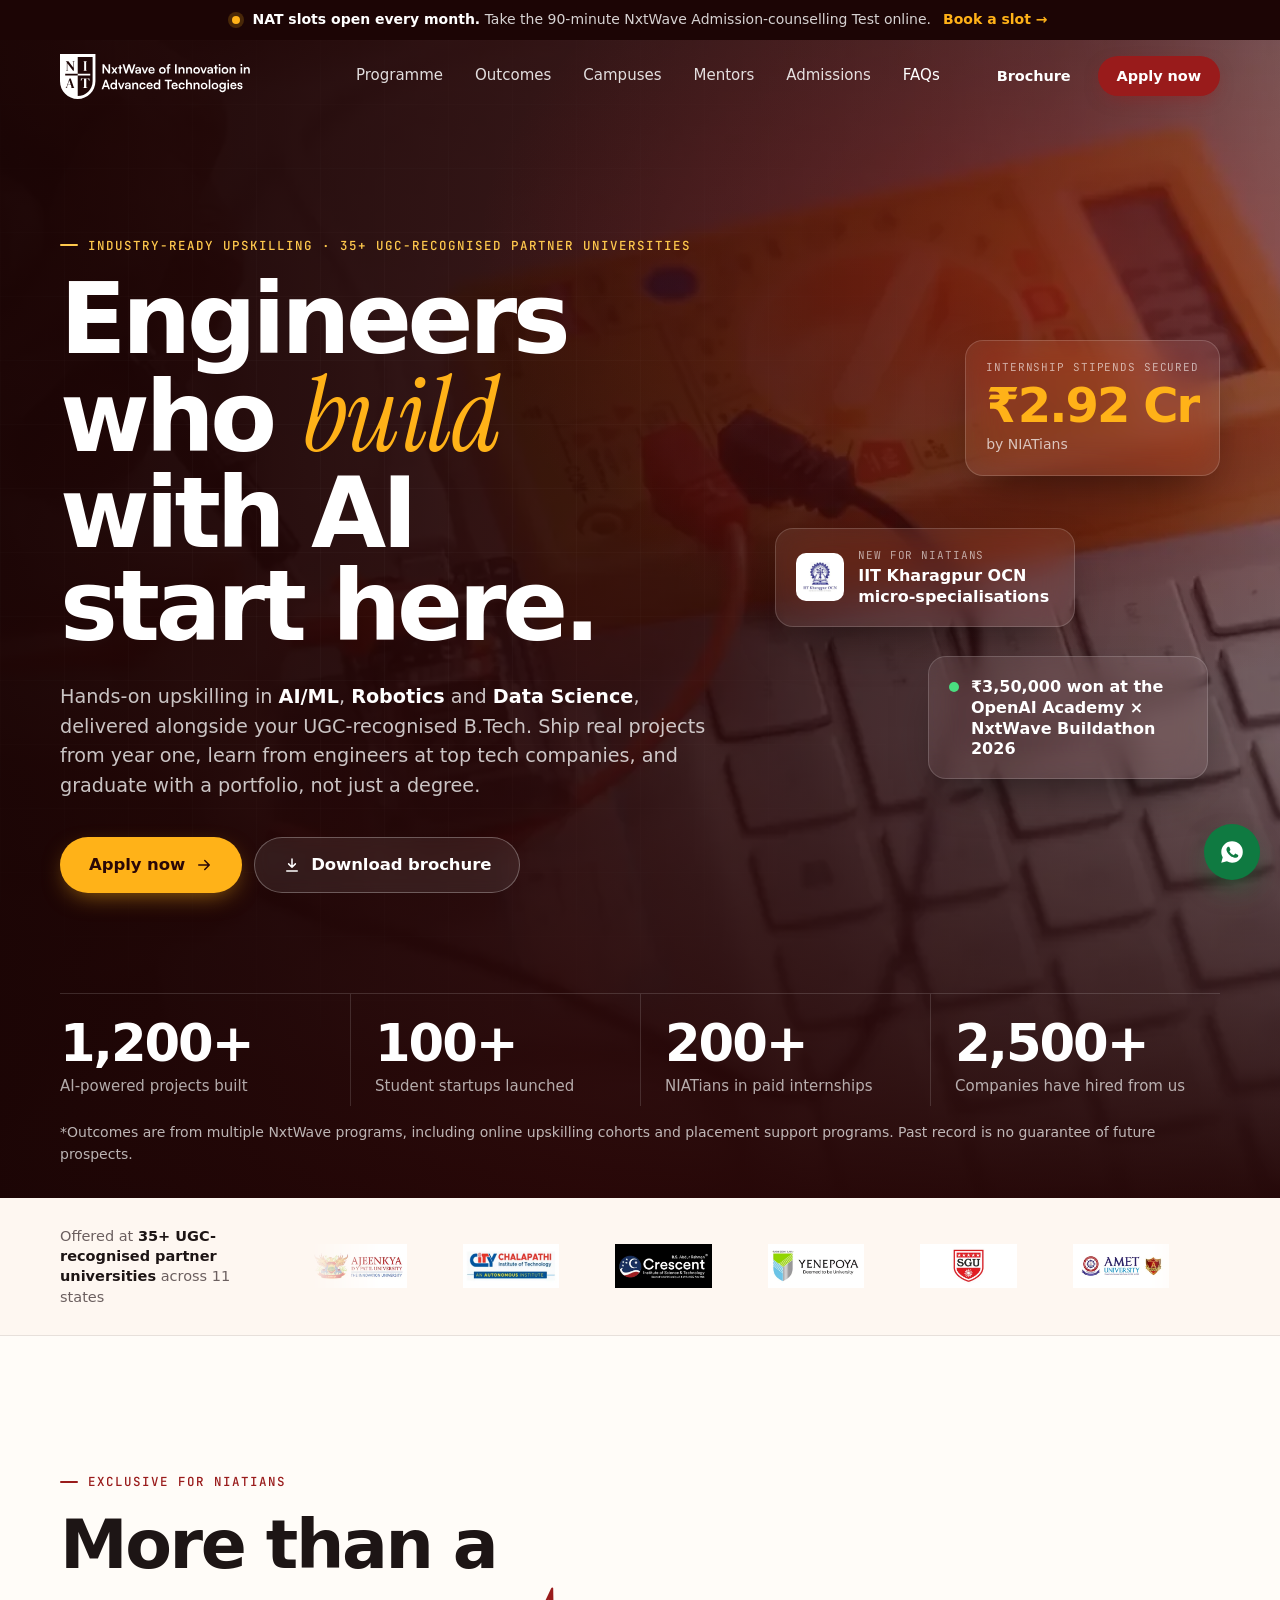
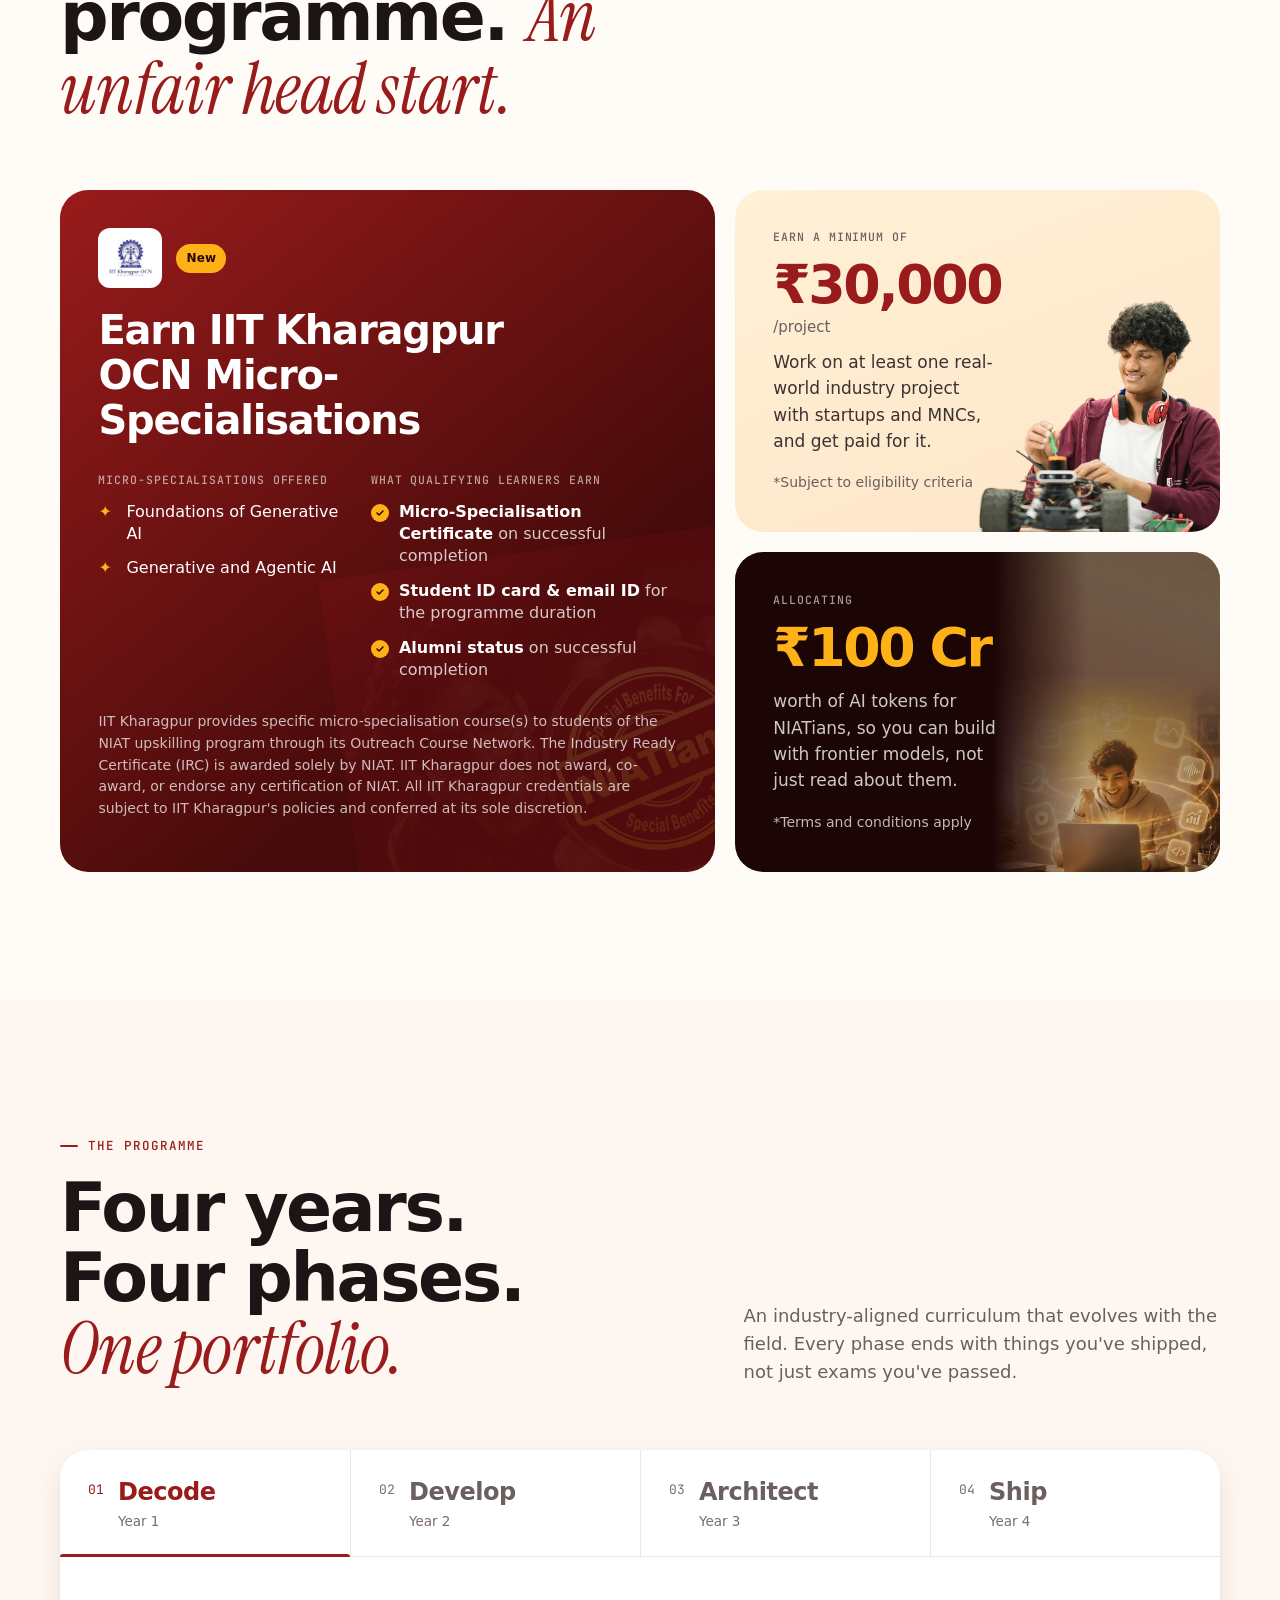
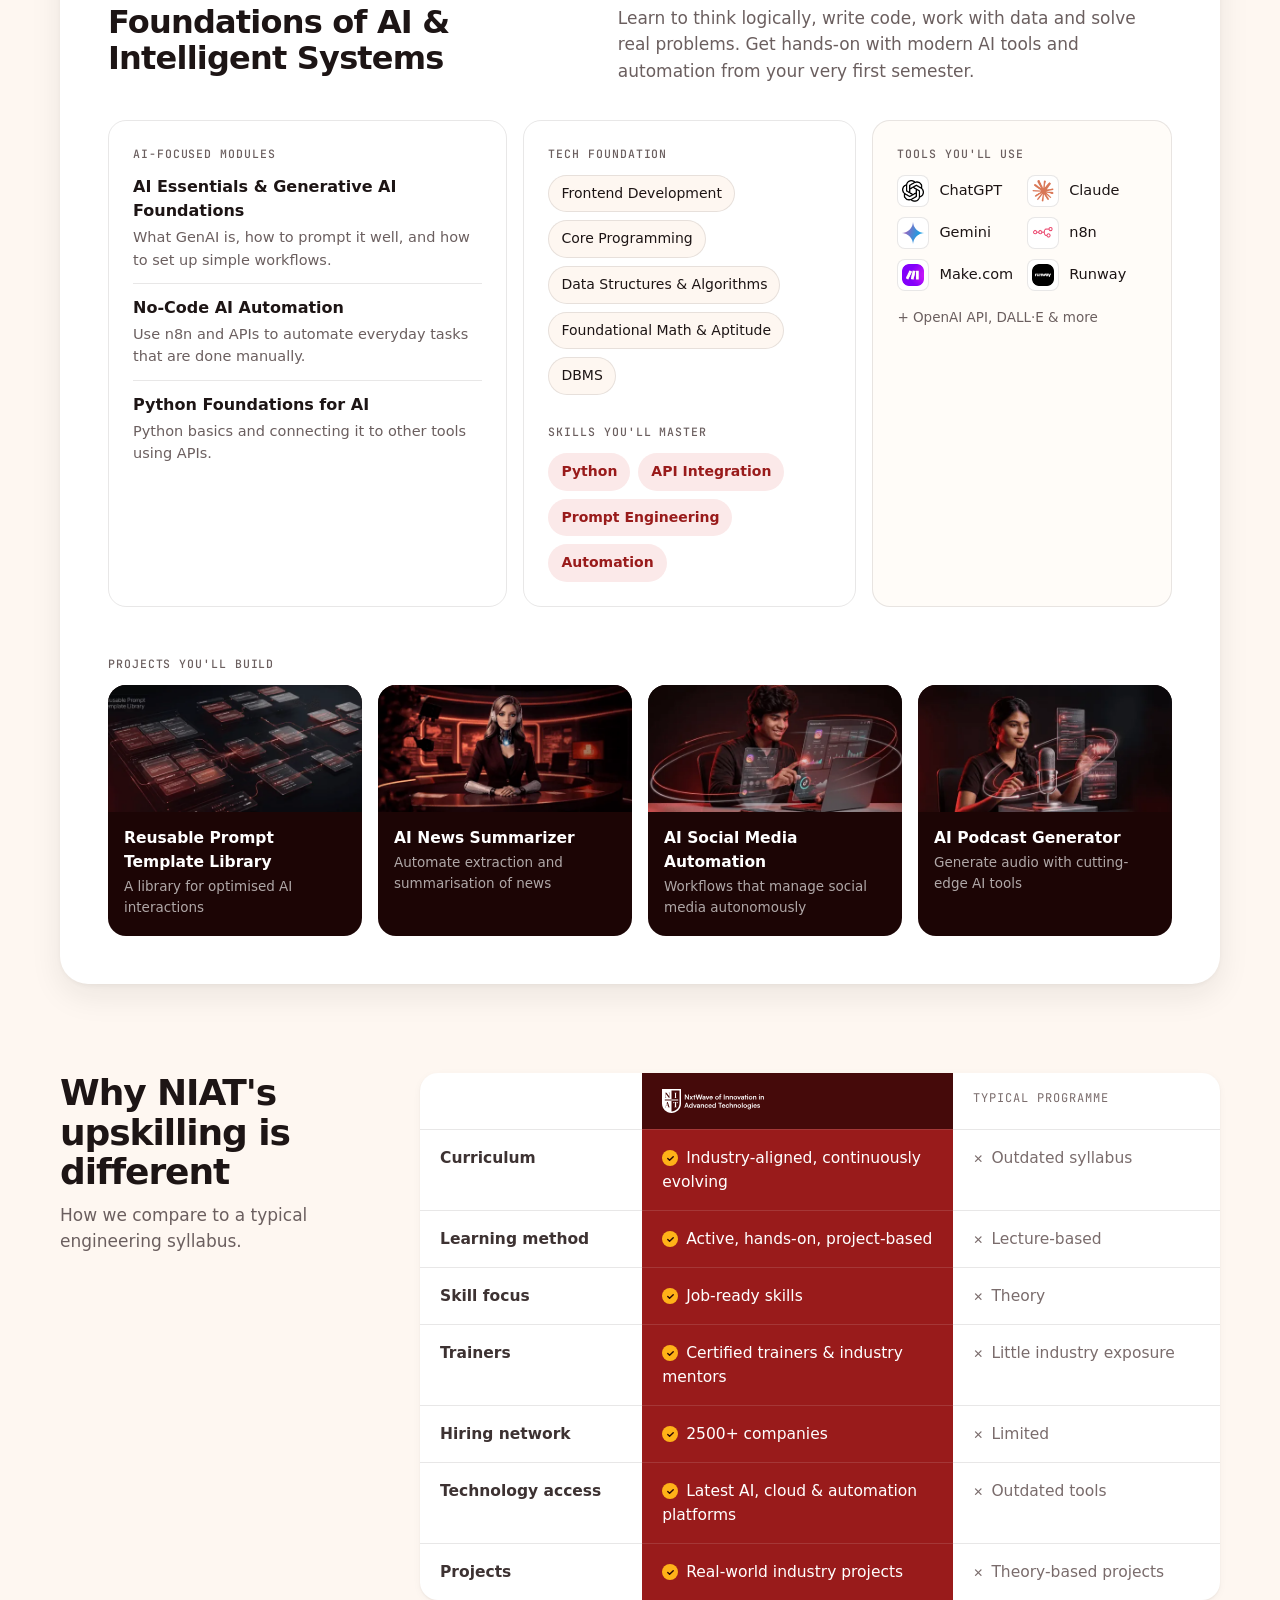
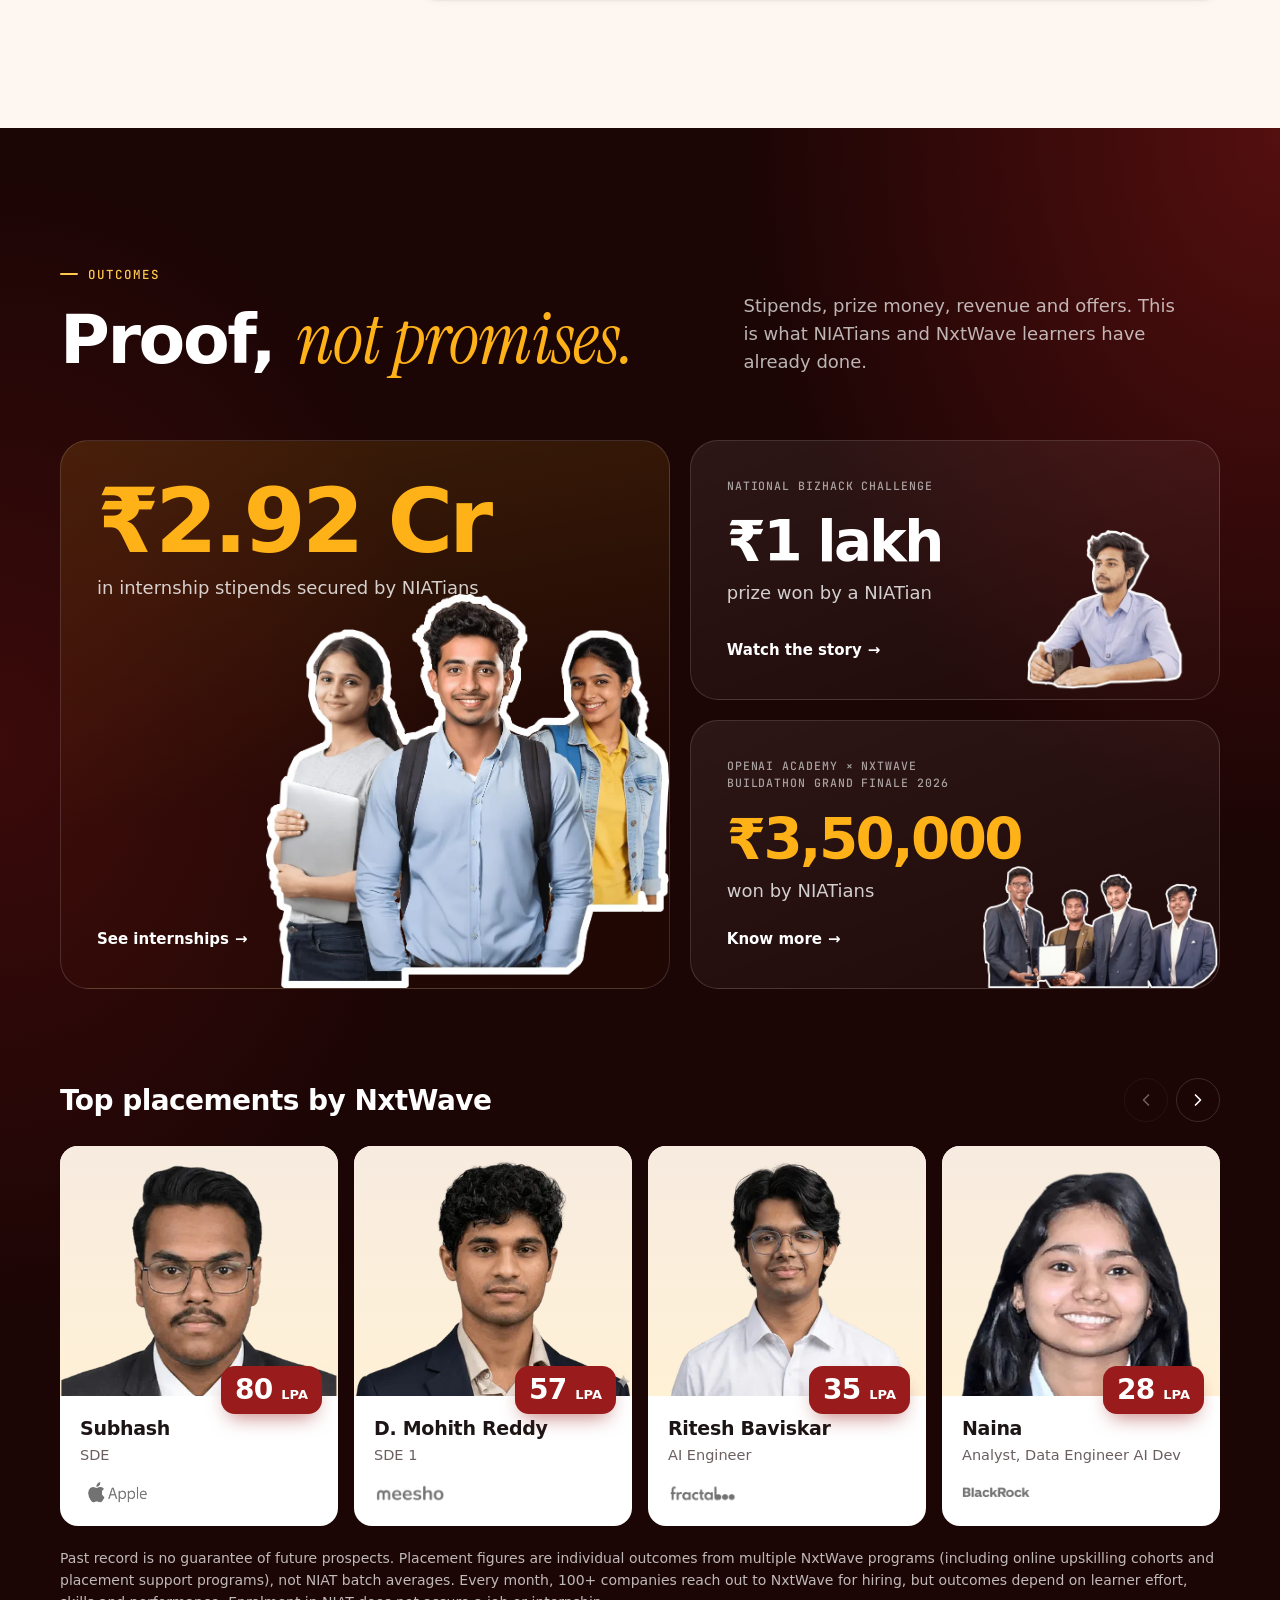
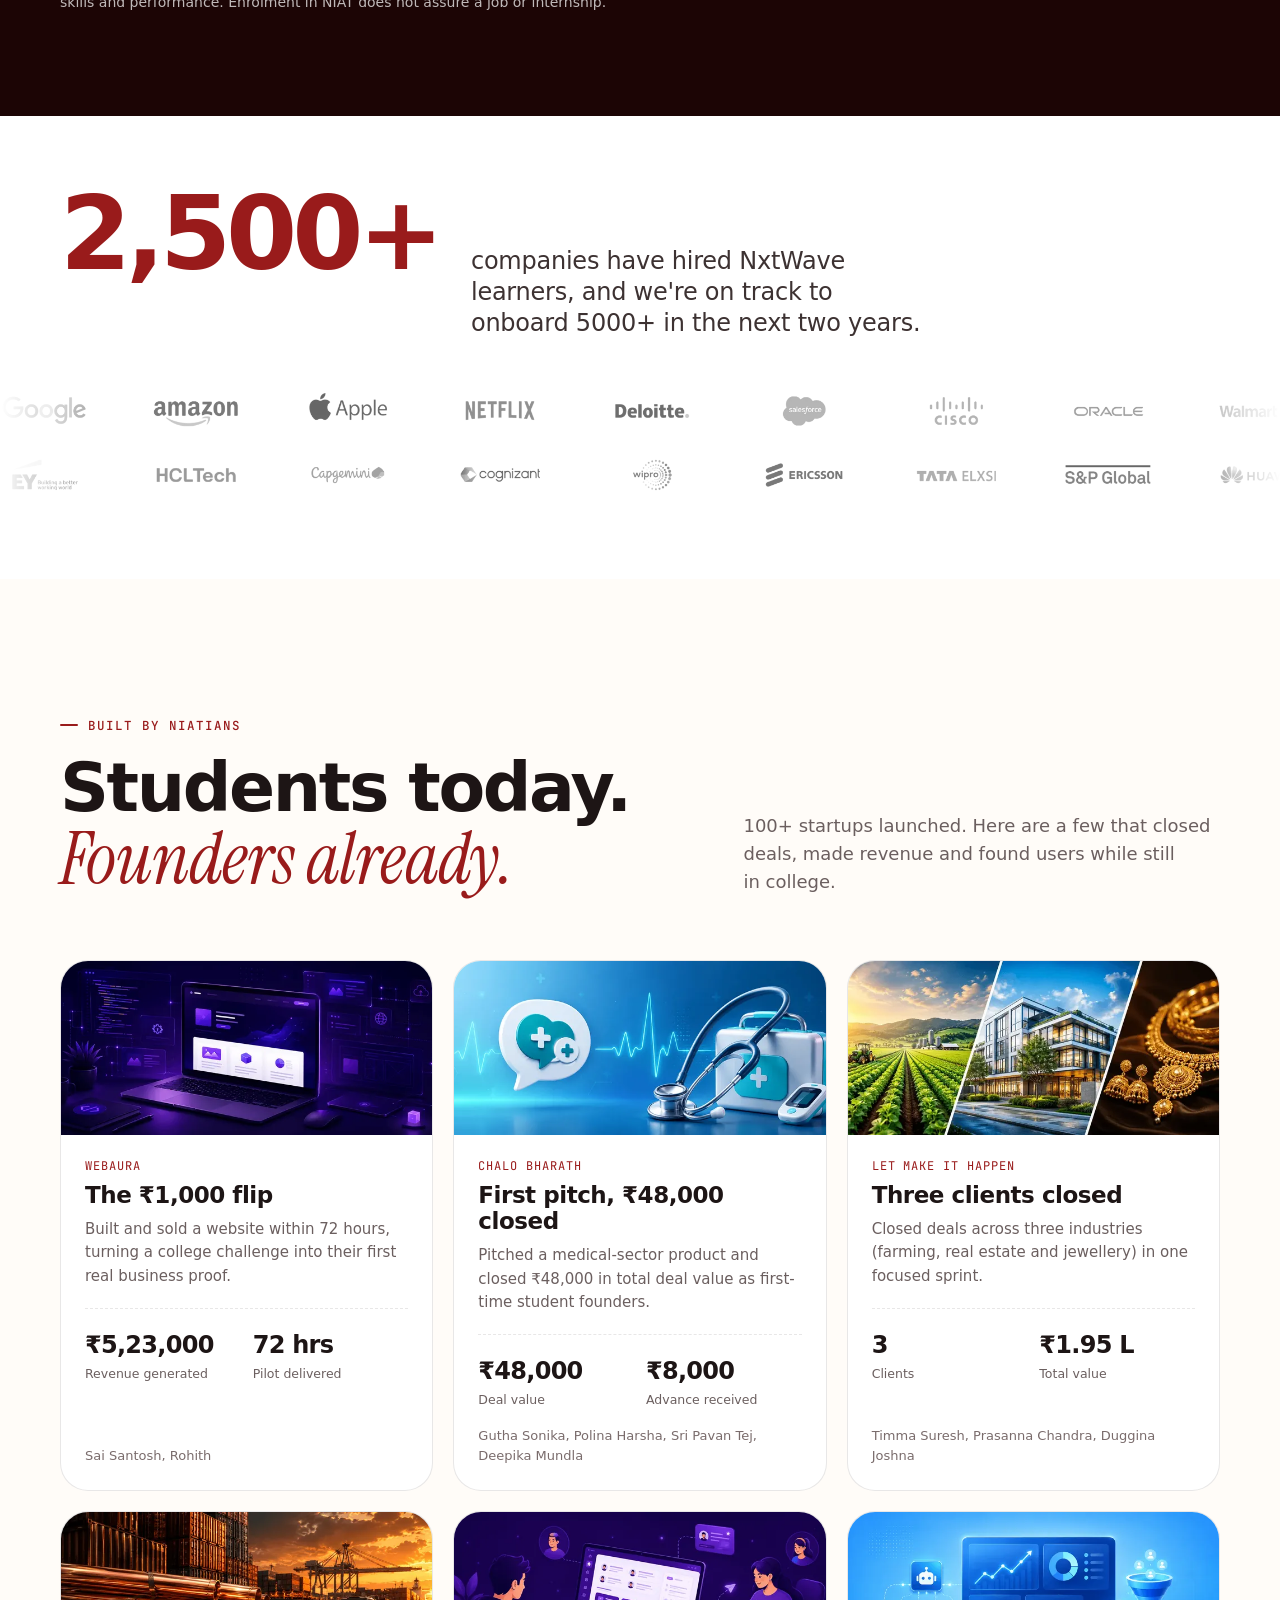
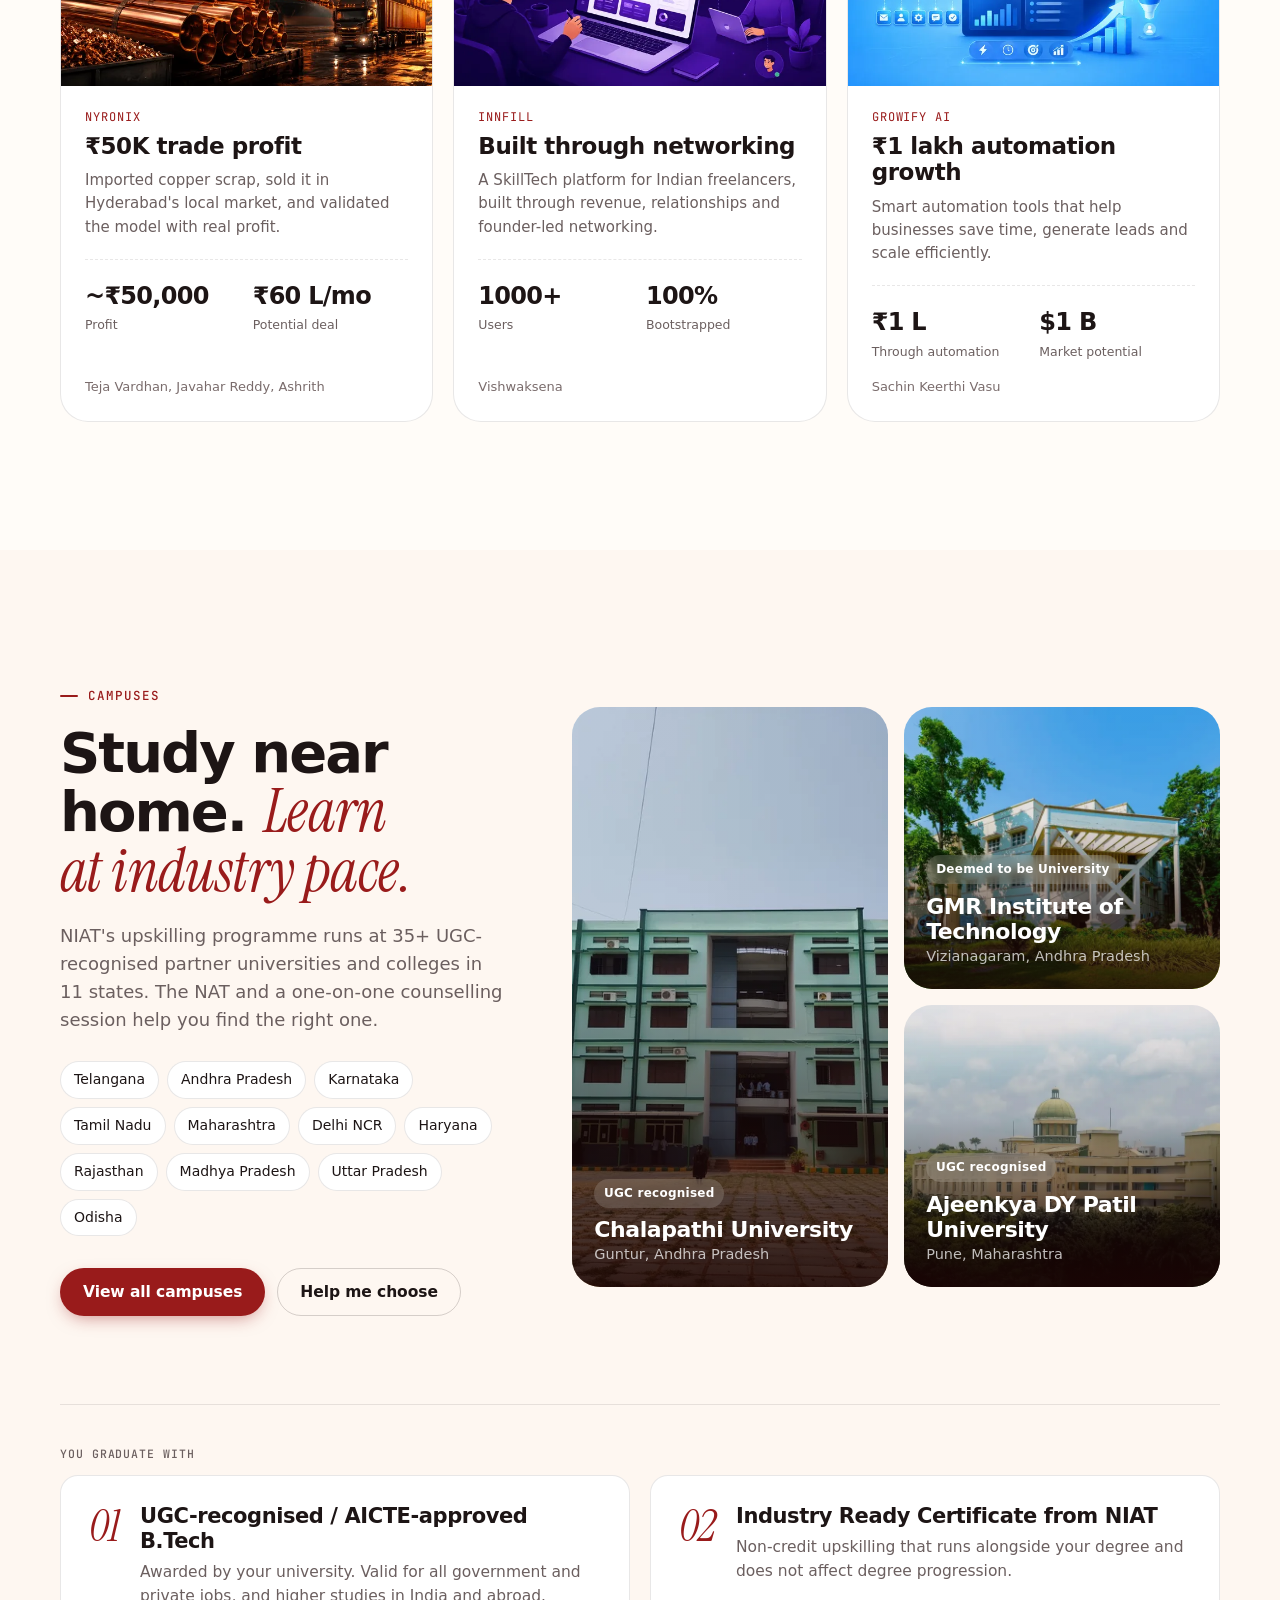
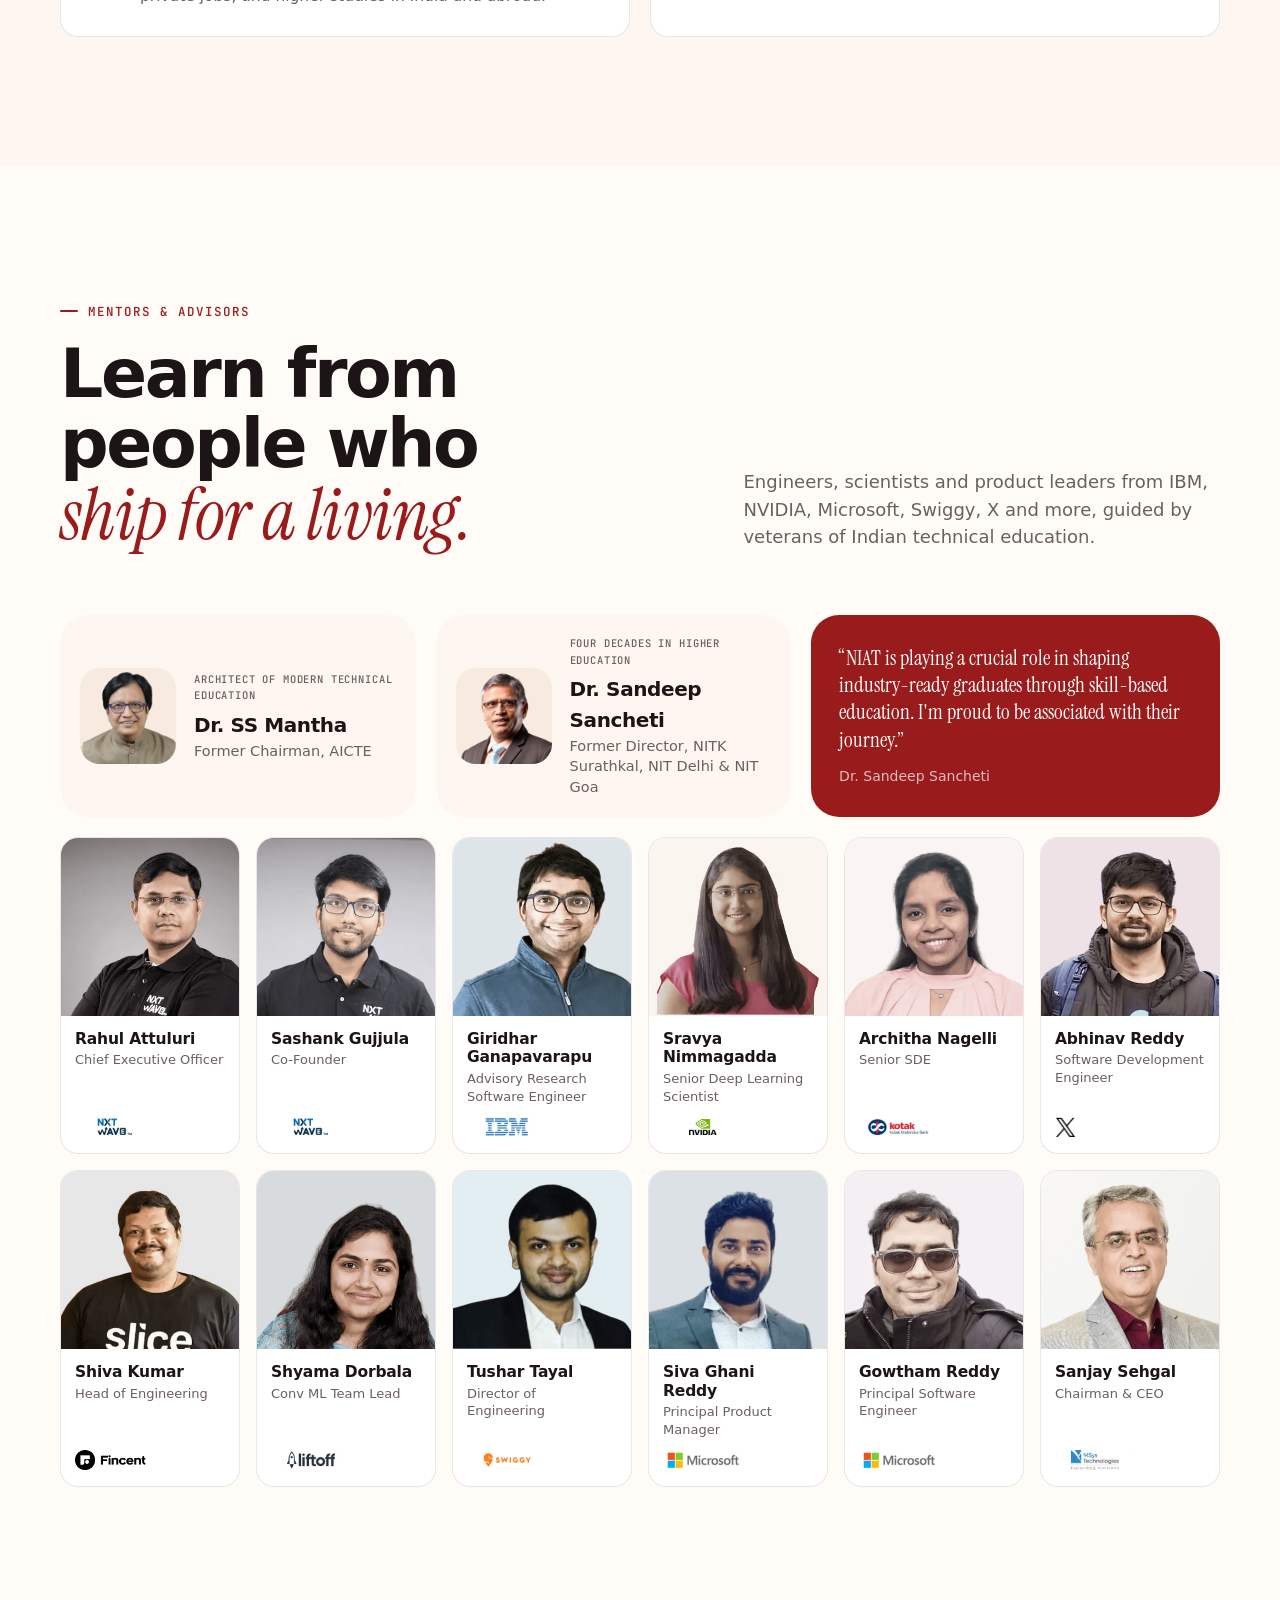
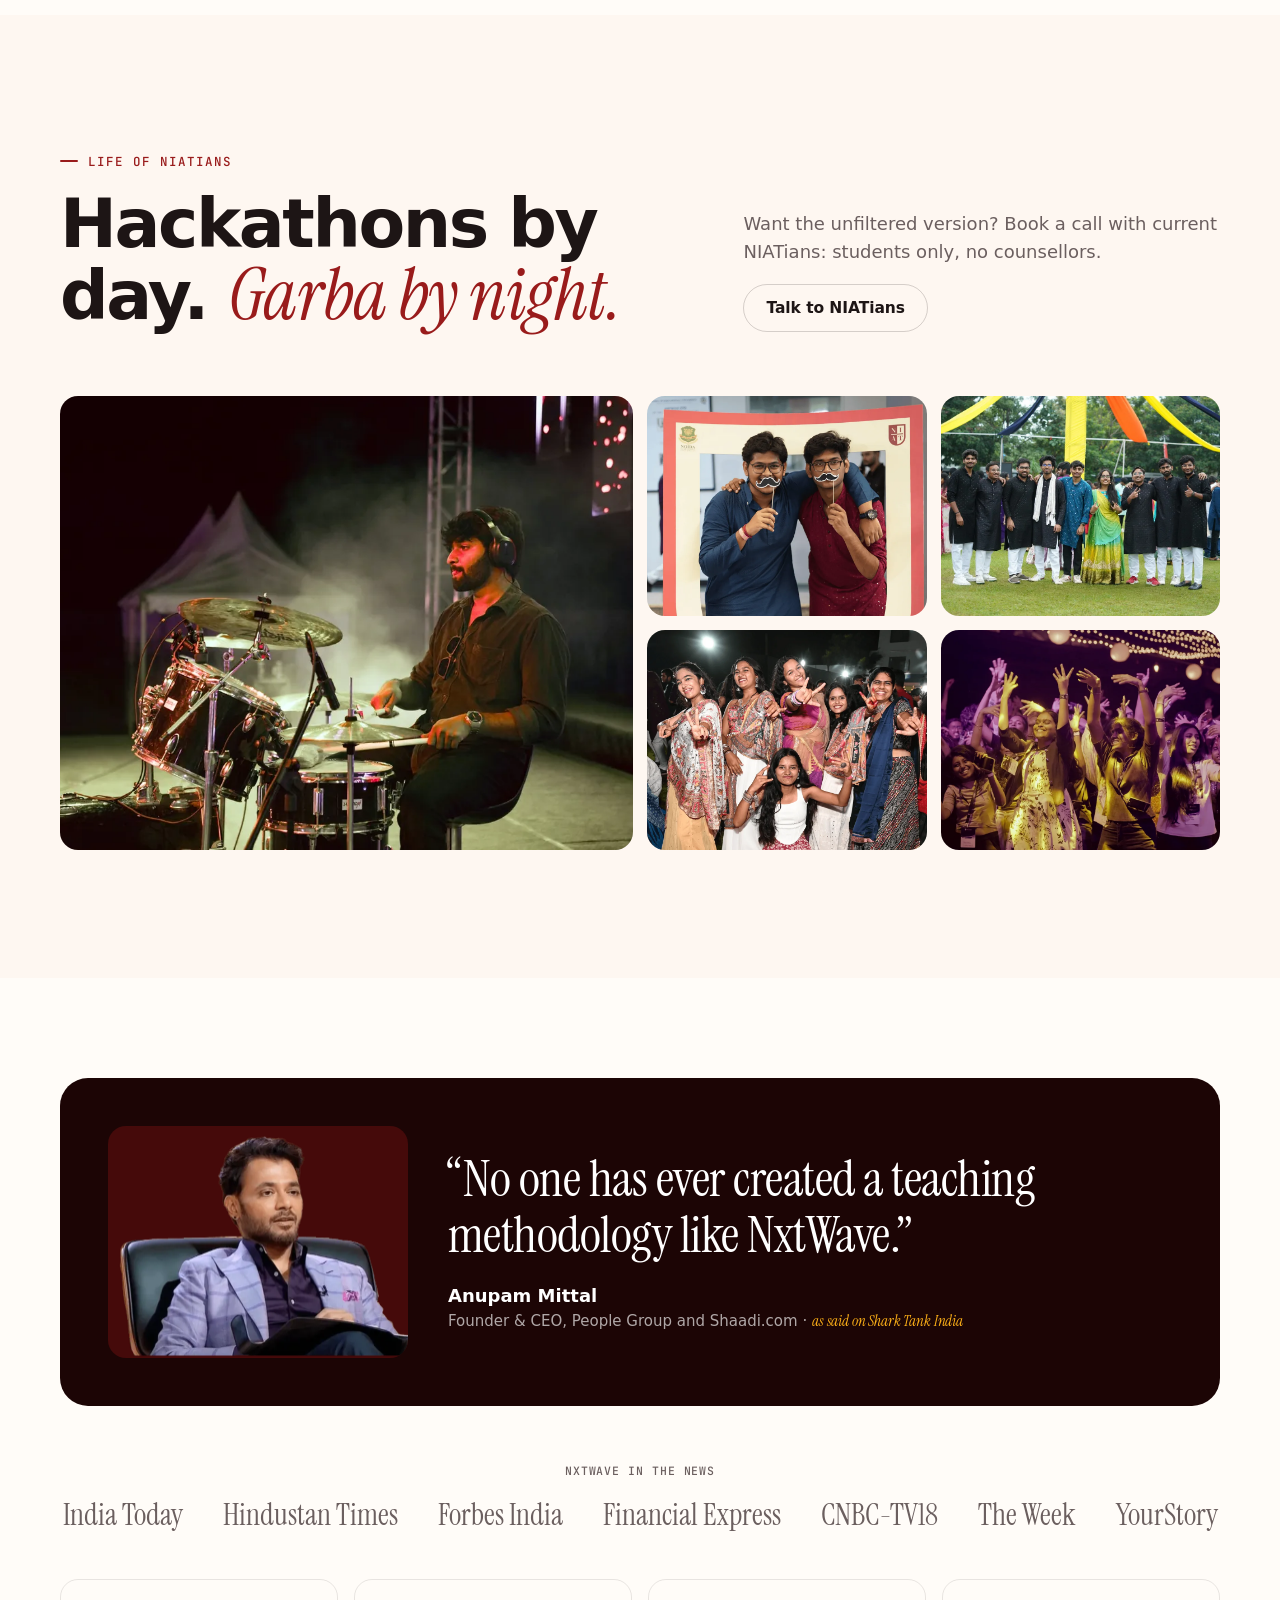
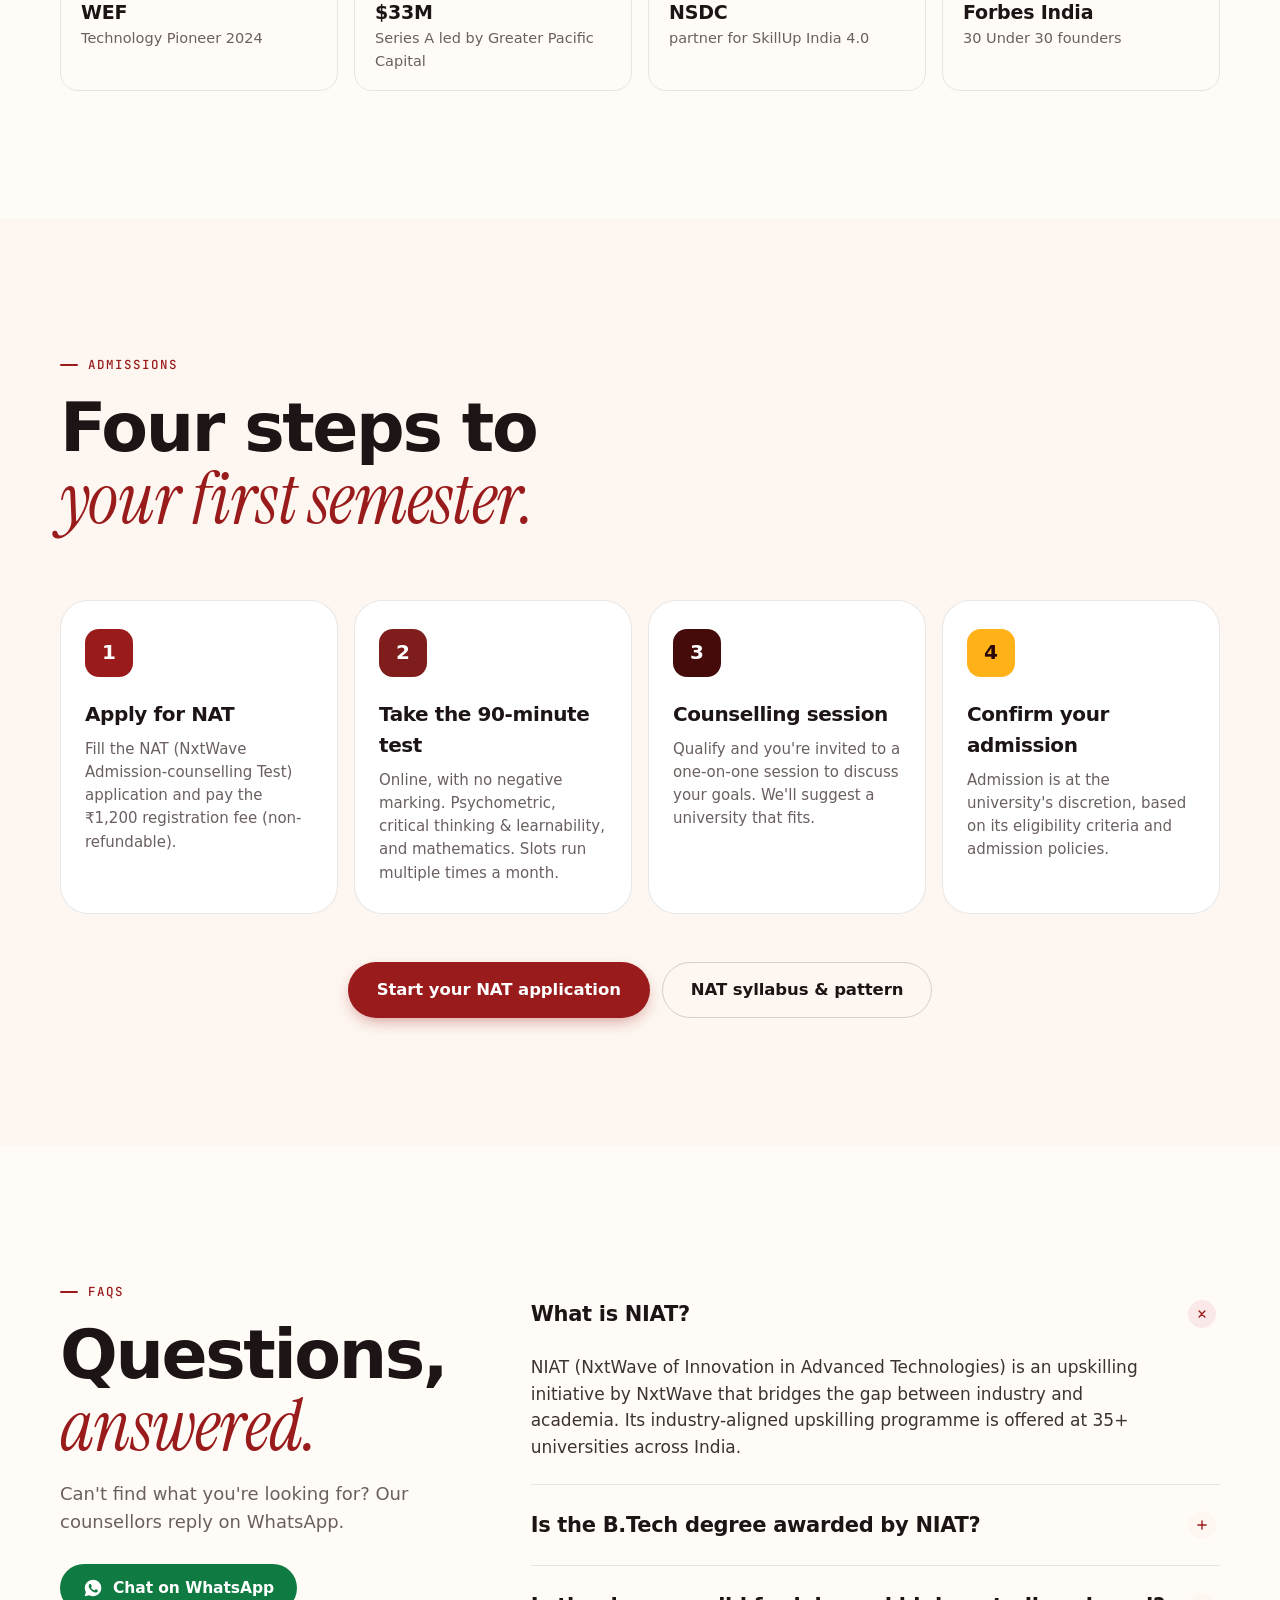
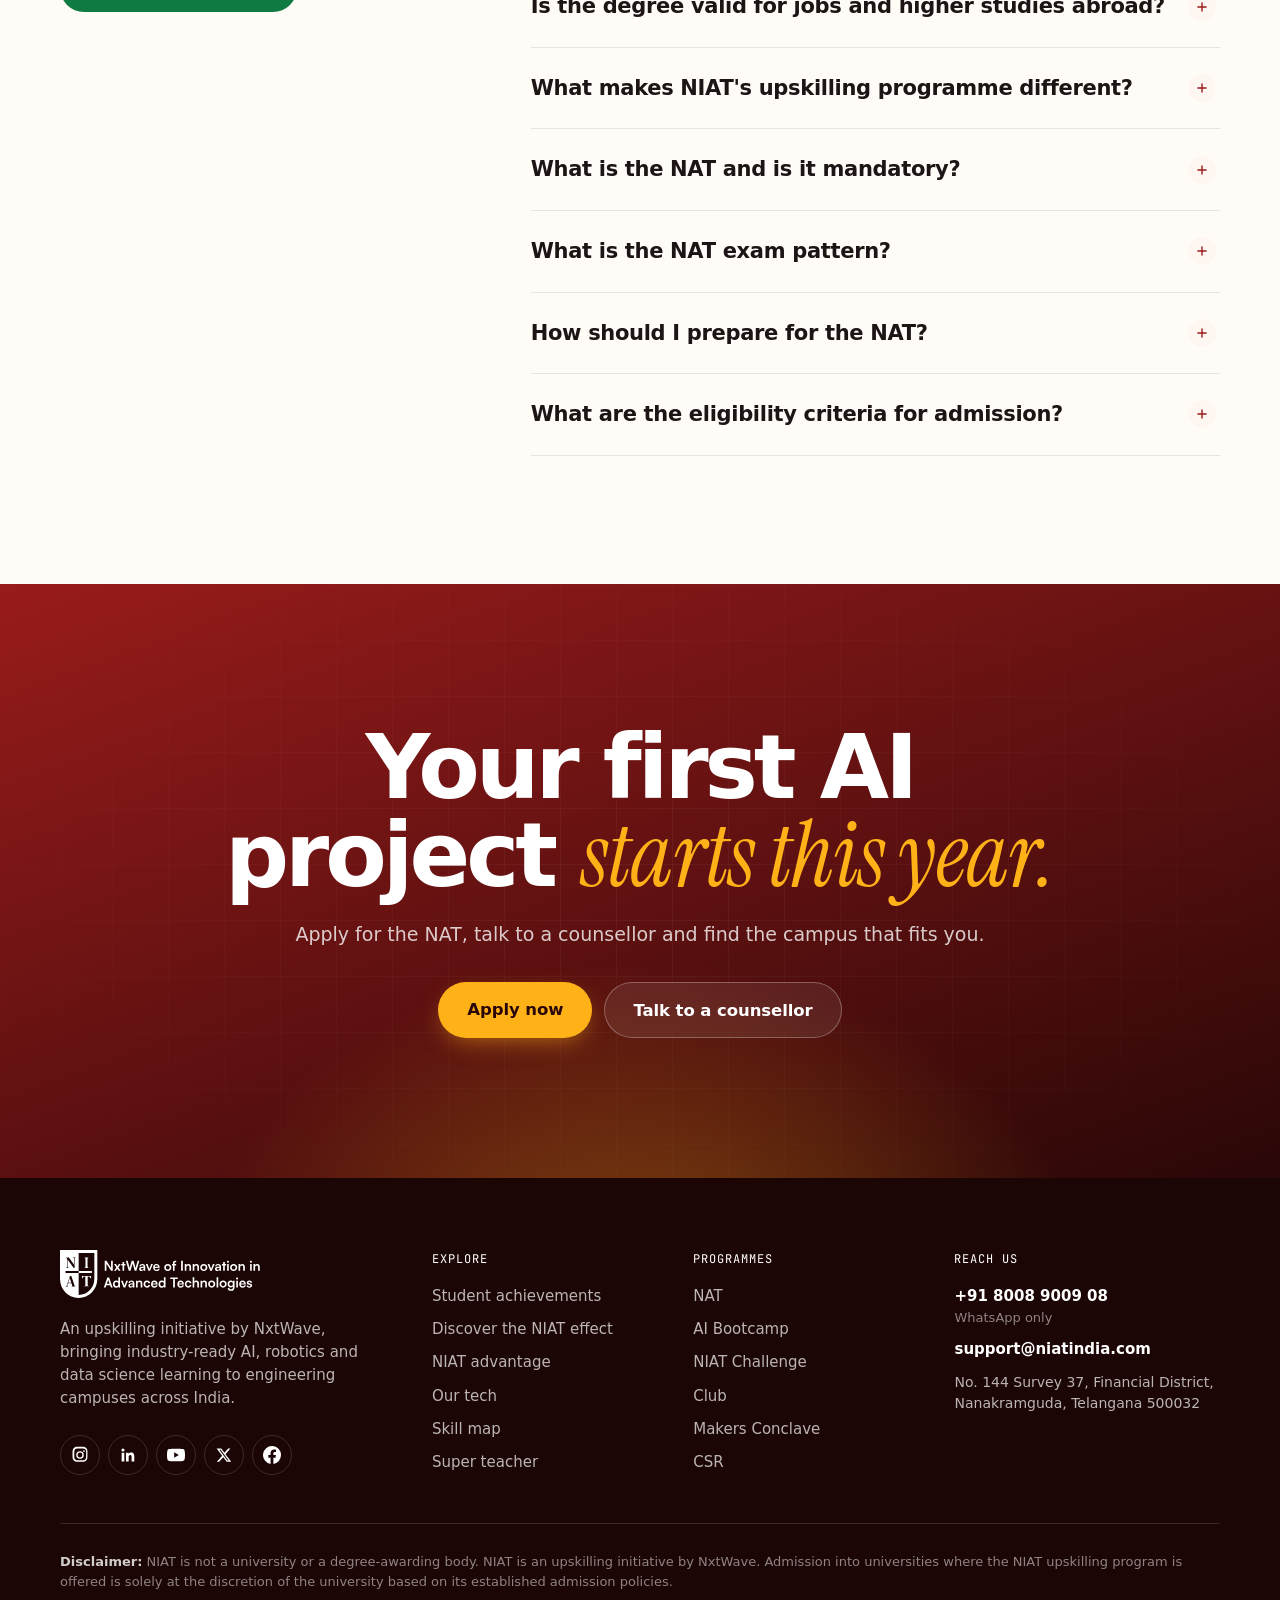
==== commit be89aa51: "Add Variation B, competitor research, and audit fixes for Variation A Variation B (/variation-b/): a" ====
--- a/index.html
+++ b/index.html
@@ -11,7 +11,7 @@
 
   <meta property="og:type" content="website" />
   <meta property="og:title" content="NIAT | Engineers who build with AI start here" />
-  <meta property="og:description" content="Industry-ready upskilling in AI/ML, Robotics and Data Science at 35+ UGC-approved institutions." />
+  <meta property="og:description" content="Industry-ready upskilling in AI/ML, Robotics and Data Science at 35+ UGC-recognised partner universities." />
   <meta property="og:image" content="assets/img/hero-poster.webp" />
   <meta name="twitter:card" content="summary_large_image" />
 
@@ -50,13 +50,13 @@
   <a class="skip-link" href="#main">Skip to content</a>
 
   <!-- Announcement -->
-  <div class="announce">
+  <aside class="announce" aria-label="Admissions announcement">
     <div class="container announce__inner">
       <span class="announce__dot" aria-hidden="true"></span>
       <p><strong>NAT slots open every month.</strong> <span class="hide-sm">Take the 90-minute NxtWave Admission-counselling Test online.</span></p>
       <a href="https://www.niatindia.com/assessment-test" class="announce__link">Book a slot <span aria-hidden="true">→</span></a>
     </div>
-  </div>
+  </aside>
 
   <!-- Header -->
   <header class="header" data-header>
@@ -112,7 +112,7 @@
 
       <div class="container hero__inner">
         <div class="hero__copy">
-          <p class="eyebrow eyebrow--light reveal"><span class="eyebrow__tick"></span>Industry-ready upskilling · 35+ UGC-approved institutions</p>
+          <p class="eyebrow eyebrow--light reveal"><span class="eyebrow__tick"></span>Industry-ready upskilling · 35+ UGC-recognised partner universities</p>
           <h1 class="hero__title reveal">
             Engineers who <em>build</em> with&nbsp;AI start&nbsp;here.
           </h1>
@@ -133,9 +133,9 @@
 
         <aside class="hero__cards" aria-label="Highlights">
           <div class="float-card float-card--a reveal">
-            <span class="float-card__label">Highest package achieved*</span>
-            <span class="float-card__value">₹80 LPA</span>
-            <span class="float-card__meta">SDE role · NxtWave learner</span>
+            <span class="float-card__label">Internship stipends secured</span>
+            <span class="float-card__value">₹2.92 Cr</span>
+            <span class="float-card__meta">by NIATians</span>
           </div>
           <div class="float-card float-card--b reveal">
             <img src="assets/img/iitkgp-ocn.webp" alt="" width="44" height="42" />
@@ -158,14 +158,14 @@
           <div class="stat"><dt>NIATians in paid internships</dt><dd data-count="200" data-suffix="+">200+</dd></div>
           <div class="stat"><dt>Companies have hired from us</dt><dd data-count="2500" data-suffix="+">2500+</dd></div>
         </dl>
-        <p class="hero__foot">*Outcomes are from multiple NxtWave programs, including online upskilling cohorts and placement support programs.</p>
+        <p class="hero__foot">*Outcomes are from multiple NxtWave programs, including online upskilling cohorts and placement support programs. Past record is no guarantee of future prospects.</p>
       </div>
     </section>
 
     <!-- UNIVERSITY STRIP -->
     <section class="strip" aria-label="Partner institutions">
       <div class="container strip__inner">
-        <p class="strip__label">Offered at <strong>35+ UGC-approved institutions</strong> across 11 states</p>
+        <p class="strip__label">Offered at <strong>35+ UGC-recognised partner universities</strong> across 11 states</p>
         <div class="marquee" data-marquee>
           <div class="marquee__track">
             <img src="assets/img/uni-ajeenkya.webp" alt="Ajeenkya DY Patil University" loading="lazy" />
@@ -371,7 +371,7 @@
           </div>
           <div class="compare__table" role="table" aria-label="NIAT compared with typical programmes">
             <div class="compare__row compare__row--head" role="row">
-              <span role="columnheader"></span>
+              <span role="columnheader"><span class="sr-only">Aspect</span></span>
               <span role="columnheader" class="col-niat"><img src="assets/img/logo-white.svg" alt="NIAT" width="110" height="26" /></span>
               <span role="columnheader">Typical programme</span>
             </div>
@@ -436,7 +436,7 @@
               <button class="icon-btn" type="button" aria-label="Next" data-scroll-next="placements"><svg width="20" height="20" viewBox="0 0 24 24" fill="none" aria-hidden="true"><path d="m9 18 6-6-6-6" stroke="currentColor" stroke-width="2" stroke-linecap="round" stroke-linejoin="round"/></svg></button>
             </div>
           </div>
-          <ul class="scroller" id="placements" data-scroller>
+          <ul class="scroller" id="placements" tabindex="0" aria-label="Top placements, scrollable" data-scroller>
             <li class="offer"><img class="offer__photo" src="assets/img/pl-subhash.webp" alt="Subhash" loading="lazy" /><div class="offer__body"><p class="offer__ctc">80 <span>LPA</span></p><p class="offer__name">Subhash</p><p class="offer__role">SDE</p><img class="offer__co" src="assets/img/co-apple.webp" alt="Apple" loading="lazy" /></div></li>
             <li class="offer"><img class="offer__photo" src="assets/img/pl-mohith.webp" alt="D. Mohith Reddy" loading="lazy" /><div class="offer__body"><p class="offer__ctc">57 <span>LPA</span></p><p class="offer__name">D. Mohith Reddy</p><p class="offer__role">SDE 1</p><img class="offer__co" src="assets/img/co-meesho.webp" alt="Meesho" loading="lazy" /></div></li>
             <li class="offer"><img class="offer__photo" src="assets/img/pl-ritesh.webp" alt="Ritesh Baviskar" loading="lazy" /><div class="offer__body"><p class="offer__ctc">35 <span>LPA</span></p><p class="offer__name">Ritesh Baviskar</p><p class="offer__role">AI Engineer</p><img class="offer__co" src="assets/img/co-fractal.webp" alt="Fractal" loading="lazy" /></div></li>
@@ -445,7 +445,7 @@
             <li class="offer"><img class="offer__photo" src="assets/img/pl-sunil.webp" alt="Sunil" loading="lazy" /><div class="offer__body"><p class="offer__ctc">18 <span>LPA</span></p><p class="offer__name">Sunil</p><p class="offer__role">SDE</p><img class="offer__co" src="assets/img/co-icici.webp" alt="ICICI Bank" loading="lazy" /></div></li>
             <li class="offer"><img class="offer__photo" src="assets/img/pl-sandeep.webp" alt="Sandeep Kumar" loading="lazy" /><div class="offer__body"><p class="offer__ctc">12 <span>LPA</span></p><p class="offer__name">Sandeep Kumar</p><p class="offer__role">Data Scientist</p><img class="offer__co" src="assets/img/co-virtusa.webp" alt="Virtusa" loading="lazy" /></div></li>
           </ul>
-          <p class="fineprint fineprint--light">Outcomes are from multiple NxtWave programs (including online upskilling cohorts and placement support programs). Every month, 100+ companies reach out to NxtWave for hiring, but outcomes depend on learner effort, skills and performance. Enrolment in NIAT does not assure a job or internship.</p>
+          <p class="fineprint fineprint--light">Past record is no guarantee of future prospects. Placement figures are individual outcomes from multiple NxtWave programs (including online upskilling cohorts and placement support programs), not NIAT batch averages. Every month, 100+ companies reach out to NxtWave for hiring, but outcomes depend on learner effort, skills and performance. Enrolment in NIAT does not assure a job or internship.</p>
         </div>
       </div>
 
@@ -586,7 +586,7 @@
           <div class="campus-intro">
             <p class="eyebrow">Campuses</p>
             <h2 class="section-title">Study near home. <em>Learn at industry pace.</em></h2>
-            <p class="section-lede">NIAT's upskilling programme runs at 35+ UGC-approved universities and colleges in 11 states. The NAT and a one-on-one counselling session help you find the right one.</p>
+            <p class="section-lede">NIAT's upskilling programme runs at 35+ UGC-recognised partner universities and colleges in 11 states. The NAT and a one-on-one counselling session help you find the right one.</p>
             <ul class="state-list" aria-label="States">
               <li>Telangana</li><li>Andhra Pradesh</li><li>Karnataka</li><li>Tamil Nadu</li><li>Maharashtra</li><li>Delhi NCR</li><li>Haryana</li><li>Rajasthan</li><li>Madhya Pradesh</li><li>Uttar Pradesh</li><li>Odisha</li>
             </ul>
@@ -893,16 +893,17 @@
         </ul>
       </div>
     </div>
+  <div class="quick-actions" role="region" aria-label="Quick actions">
+    <a class="fab-wa" href="https://api.whatsapp.com/send?phone=918008900908&text=Hi" aria-label="Chat with us on WhatsApp">
+      <svg width="26" height="26" viewBox="0 0 24 24" aria-hidden="true"><path fill="currentColor" d="M12.04 2C6.58 2 2.13 6.45 2.13 11.91c0 1.75.46 3.45 1.32 4.95L2.05 22l5.25-1.38a9.9 9.9 0 0 0 4.74 1.2h.01c5.46 0 9.91-4.45 9.91-9.91A9.85 9.85 0 0 0 12.04 2Zm5.8 14.03c-.24.68-1.42 1.3-1.95 1.34-.5.05-.97.23-3.27-.68-2.77-1.09-4.52-3.92-4.66-4.1-.13-.18-1.1-1.47-1.1-2.8 0-1.33.7-1.99.95-2.26.24-.27.53-.34.71-.34l.51.01c.16.01.38-.06.6.46.23.54.77 1.87.84 2.01.07.13.11.29.02.47-.09.18-.13.29-.27.45l-.4.47c-.13.13-.27.28-.12.55.16.27.7 1.15 1.5 1.87 1.03.92 1.9 1.2 2.17 1.34.27.13.43.11.58-.07.16-.18.67-.78.85-1.05.18-.27.36-.22.6-.13.25.09 1.57.74 1.84.88.27.13.45.2.51.31.07.11.07.65-.17 1.28Z"/></svg>
+    </a>
+    <div class="mobile-bar" data-mobile-bar>
+      <a class="btn btn--outline btn--sm" href="https://forms.ccbp.in/register/niat-download-brochure?utm_source=niatindia-website&utm_medium=website&utm_campaign=mobile-bar-brochure">Brochure</a>
+      <a class="btn btn--primary btn--sm" href="https://apply.niatindia.com/login?utm_source=niatindia-website&utm_medium=website&utm_campaign=mobile-bar-apply-now">Apply now</a>
+    </div>
+  </div>
   </footer>
 
-  <!-- Floating actions -->
-  <a class="fab-wa" href="https://api.whatsapp.com/send?phone=918008900908&text=Hi" aria-label="Chat with us on WhatsApp">
-    <svg width="26" height="26" viewBox="0 0 24 24" aria-hidden="true"><path fill="currentColor" d="M12.04 2C6.58 2 2.13 6.45 2.13 11.91c0 1.75.46 3.45 1.32 4.95L2.05 22l5.25-1.38a9.9 9.9 0 0 0 4.74 1.2h.01c5.46 0 9.91-4.45 9.91-9.91A9.85 9.85 0 0 0 12.04 2Zm5.8 14.03c-.24.68-1.42 1.3-1.95 1.34-.5.05-.97.23-3.27-.68-2.77-1.09-4.52-3.92-4.66-4.1-.13-.18-1.1-1.47-1.1-2.8 0-1.33.7-1.99.95-2.26.24-.27.53-.34.71-.34l.51.01c.16.01.38-.06.6.46.23.54.77 1.87.84 2.01.07.13.11.29.02.47-.09.18-.13.29-.27.45l-.4.47c-.13.13-.27.28-.12.55.16.27.7 1.15 1.5 1.87 1.03.92 1.9 1.2 2.17 1.34.27.13.43.11.58-.07.16-.18.67-.78.85-1.05.18-.27.36-.22.6-.13.25.09 1.57.74 1.84.88.27.13.45.2.51.31.07.11.07.65-.17 1.28Z"/></svg>
-  </a>
-  <div class="mobile-bar" data-mobile-bar>
-    <a class="btn btn--outline btn--sm" href="https://forms.ccbp.in/register/niat-download-brochure?utm_source=niatindia-website&utm_medium=website&utm_campaign=mobile-bar-brochure">Brochure</a>
-    <a class="btn btn--primary btn--sm" href="https://apply.niatindia.com/login?utm_source=niatindia-website&utm_medium=website&utm_campaign=mobile-bar-apply-now">Apply now</a>
-  </div>
 
   <script src="assets/js/main.js" defer></script>
 </body>
--- a/assets/css/styles.css
+++ b/assets/css/styles.css
@@ -21,10 +21,10 @@
   --ink-900: #1d1515;
   --ink-700: #3d3232;
   --ink-500: #6b5f5f;
-  --ink-300: #a89c9c;
+  --ink-300: #7a6c6c; /* 4.6:1 on cream (was #a89c9c, 2.5:1) */
   --line: rgba(29, 21, 21, 0.1);
   --line-light: rgba(255, 255, 255, 0.14);
-  --wa: #25d366;
+  --wa: #0f7a41; /* white text/icon 5.3:1 (was #25d366, 2:1) */
 
   --font-sans: "Satoshi", ui-sans-serif, system-ui, -apple-system, "Segoe UI", Roboto, sans-serif;
   --font-serif: "Instrument Serif", Georgia, "Times New Roman", serif;
@@ -44,7 +44,7 @@
 /* ---------- Reset ---------- */
 *, *::before, *::after { box-sizing: border-box; }
 * { margin: 0; }
-html { -webkit-text-size-adjust: 100%; scroll-behavior: smooth; scroll-padding-top: calc(var(--header-h) + 16px); }
+html { -webkit-text-size-adjust: 100%; scroll-behavior: smooth; scroll-padding-top: calc(var(--header-h) + 16px); scroll-padding-bottom: 88px; }
 body {
   font-family: var(--font-sans);
   font-size: 17px;
@@ -68,6 +68,7 @@
   background: var(--ink-900); color: #fff; padding: 10px 16px; border-radius: 8px;
 }
 .skip-link:focus { top: 12px; }
+.sr-only { position: absolute; width: 1px; height: 1px; padding: 0; margin: -1px; overflow: hidden; clip: rect(0 0 0 0); white-space: nowrap; border: 0; }
 
 .container { width: 100%; max-width: 1240px; margin-inline: auto; padding-inline: var(--gutter); }
 
@@ -120,8 +121,8 @@
 .big-num span { font-size: 0.32em; font-weight: 500; letter-spacing: 0; color: var(--ink-500); margin-left: 6px; }
 .big-num--amber { color: var(--amber-400); }
 
-.fineprint { font-size: 12px; line-height: 1.5; color: var(--ink-300); margin-top: 18px; }
-.fineprint--light { color: rgba(255, 255, 255, 0.45); }
+.fineprint { font-size: 14px; line-height: 1.55; color: var(--ink-500); margin-top: 18px; }
+.fineprint--light { color: rgba(255, 255, 255, 0.72); }
 
 .tag {
   display: inline-flex; align-items: center;
@@ -159,8 +160,8 @@
 .btn--ghost:hover { background: rgba(127, 127, 127, 0.12); }
 .btn--glass { background: rgba(255, 255, 255, 0.08); color: #fff; border-color: rgba(255, 255, 255, 0.28); backdrop-filter: blur(8px); -webkit-backdrop-filter: blur(8px); }
 .btn--glass:hover { background: rgba(255, 255, 255, 0.16); }
-.btn--whatsapp { background: var(--wa); color: #06301a; }
-.btn--whatsapp:hover { background: #3be07a; }
+.btn--whatsapp { background: var(--wa); color: #fff; }
+.btn--whatsapp:hover { background: #0b6534; }
 .btn-row { display: flex; flex-wrap: wrap; gap: 12px; margin-top: 32px; }
 .btn-row--center { justify-content: center; }
 
@@ -292,7 +293,7 @@
 .stat + .stat { padding-left: 24px; border-left: 1px solid var(--line-light); }
 .stat dd { font-size: clamp(36px, 4vw, 56px); font-weight: 900; letter-spacing: -0.04em; line-height: 1; font-variant-numeric: tabular-nums; }
 .stat dt { font-size: 15px; color: rgba(255, 255, 255, 0.66); }
-.hero__foot { margin-top: 16px; font-size: 12px; color: rgba(255, 255, 255, 0.42); }
+.hero__foot { margin-top: 16px; font-size: 14px; color: rgba(255, 255, 255, 0.7); }
 
 /* ---------- Marquee ---------- */
 .marquee {
@@ -645,7 +646,7 @@
 .fab-wa {
   position: fixed; right: 20px; bottom: 20px; z-index: 40;
   width: 56px; height: 56px; border-radius: 50%; display: grid; place-items: center;
-  background: var(--wa); color: #fff; box-shadow: 0 12px 28px -8px rgba(37, 211, 102, 0.6);
+  background: var(--wa); color: #fff; box-shadow: 0 12px 28px -8px rgba(18, 140, 74, 0.55);
   transition: transform 0.25s var(--ease);
 }
 .fab-wa:hover { transform: scale(1.06); }
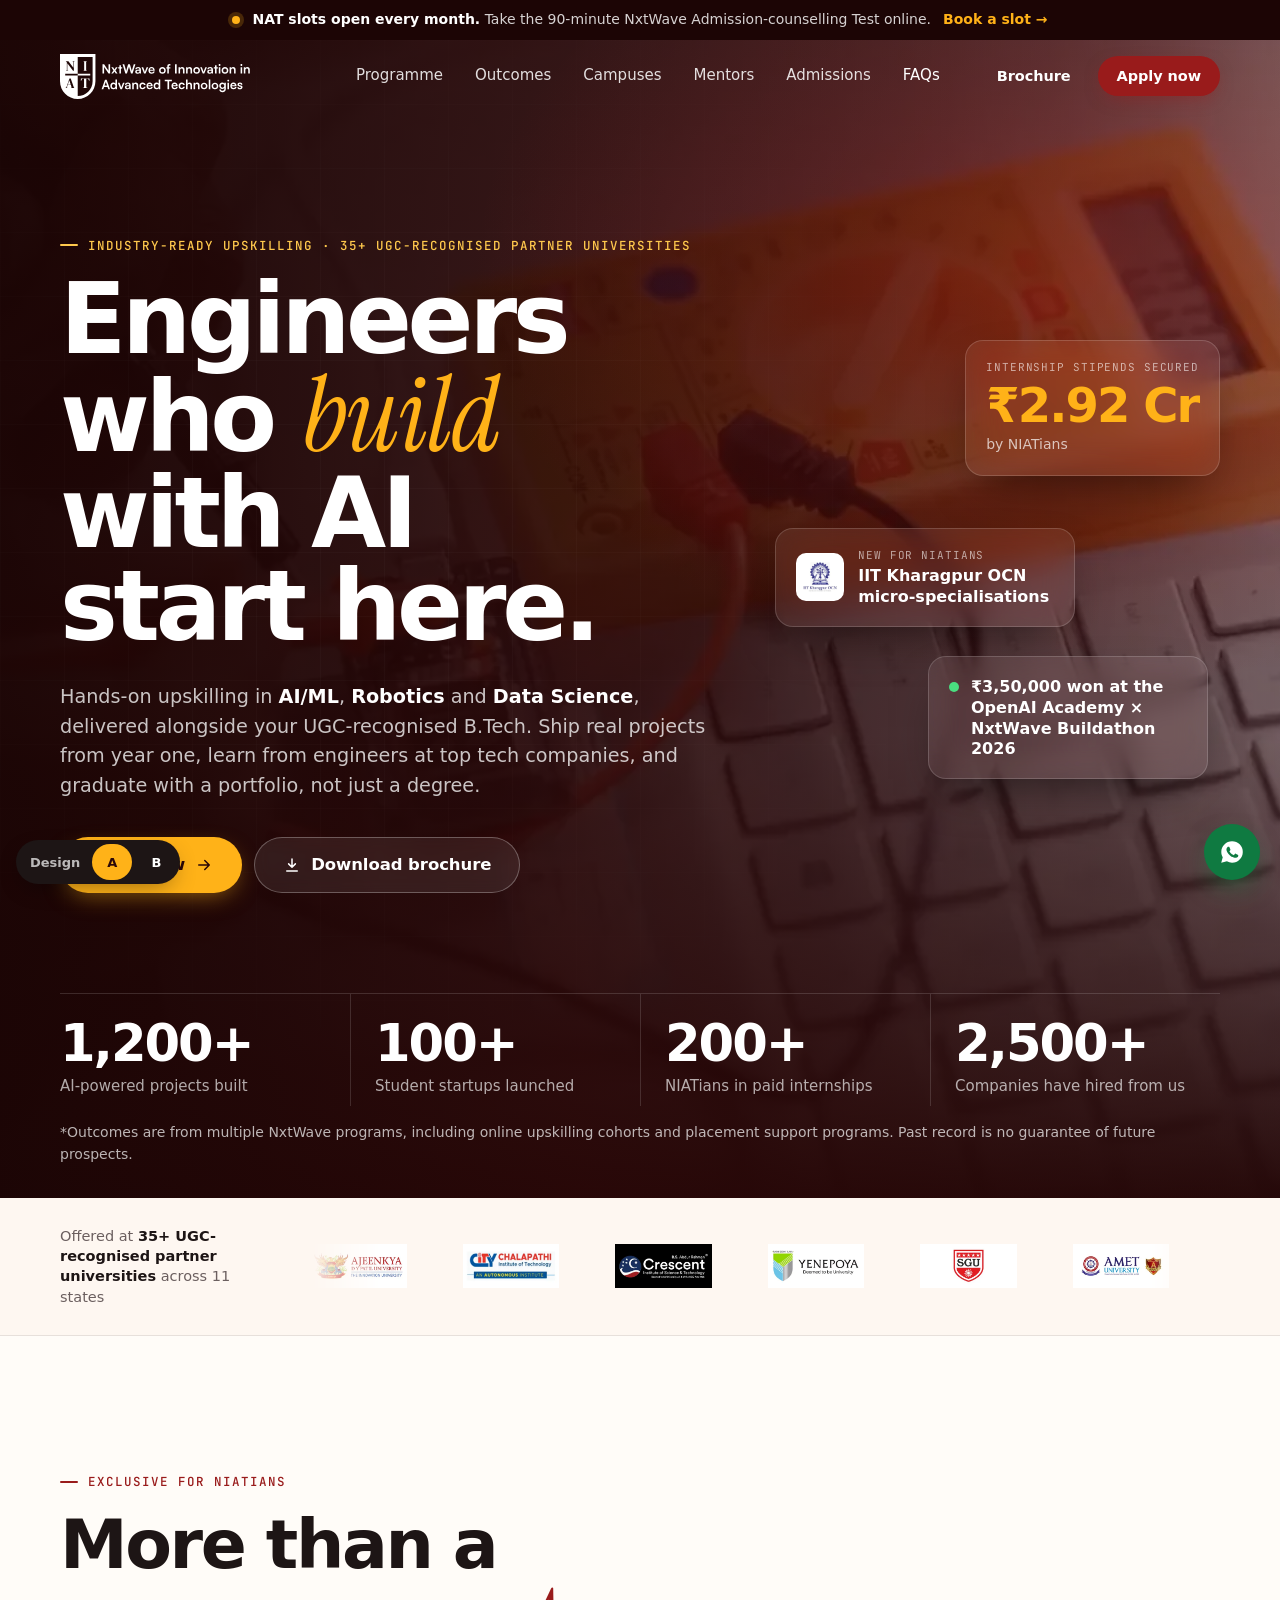
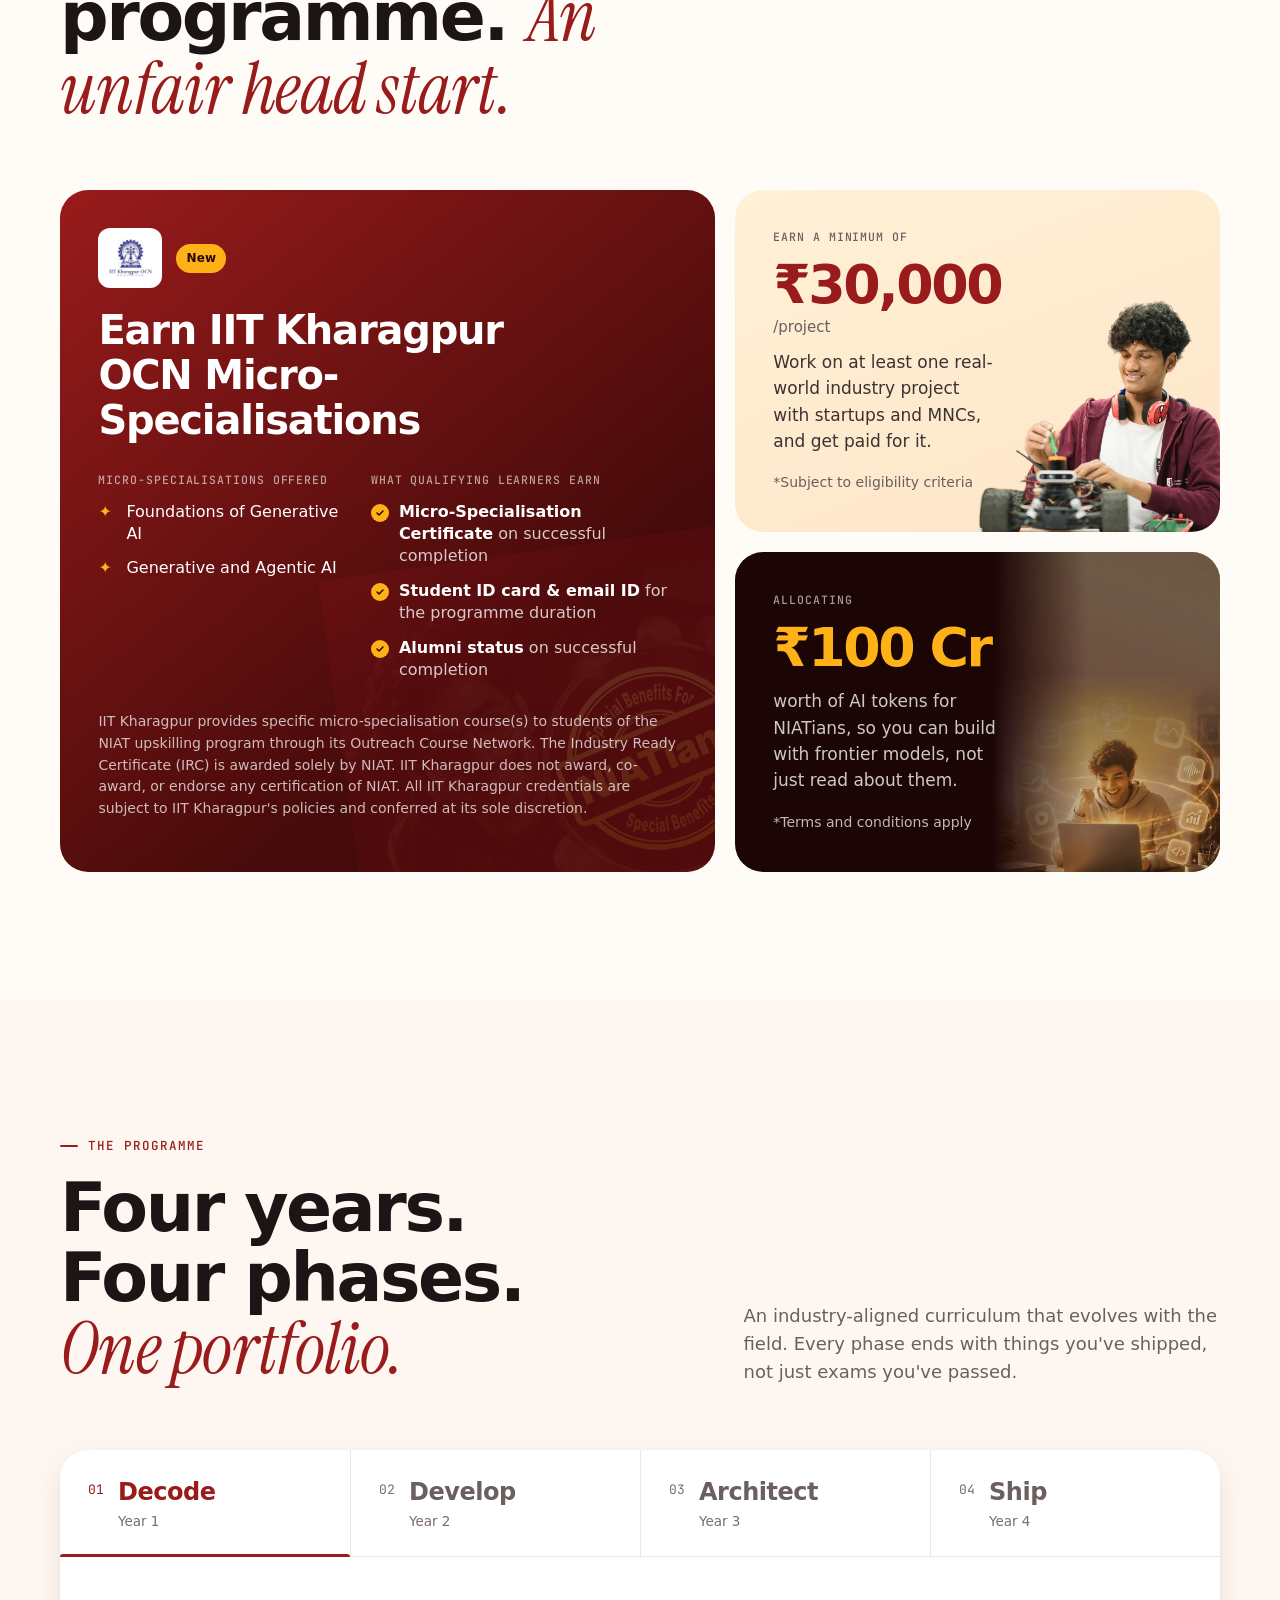
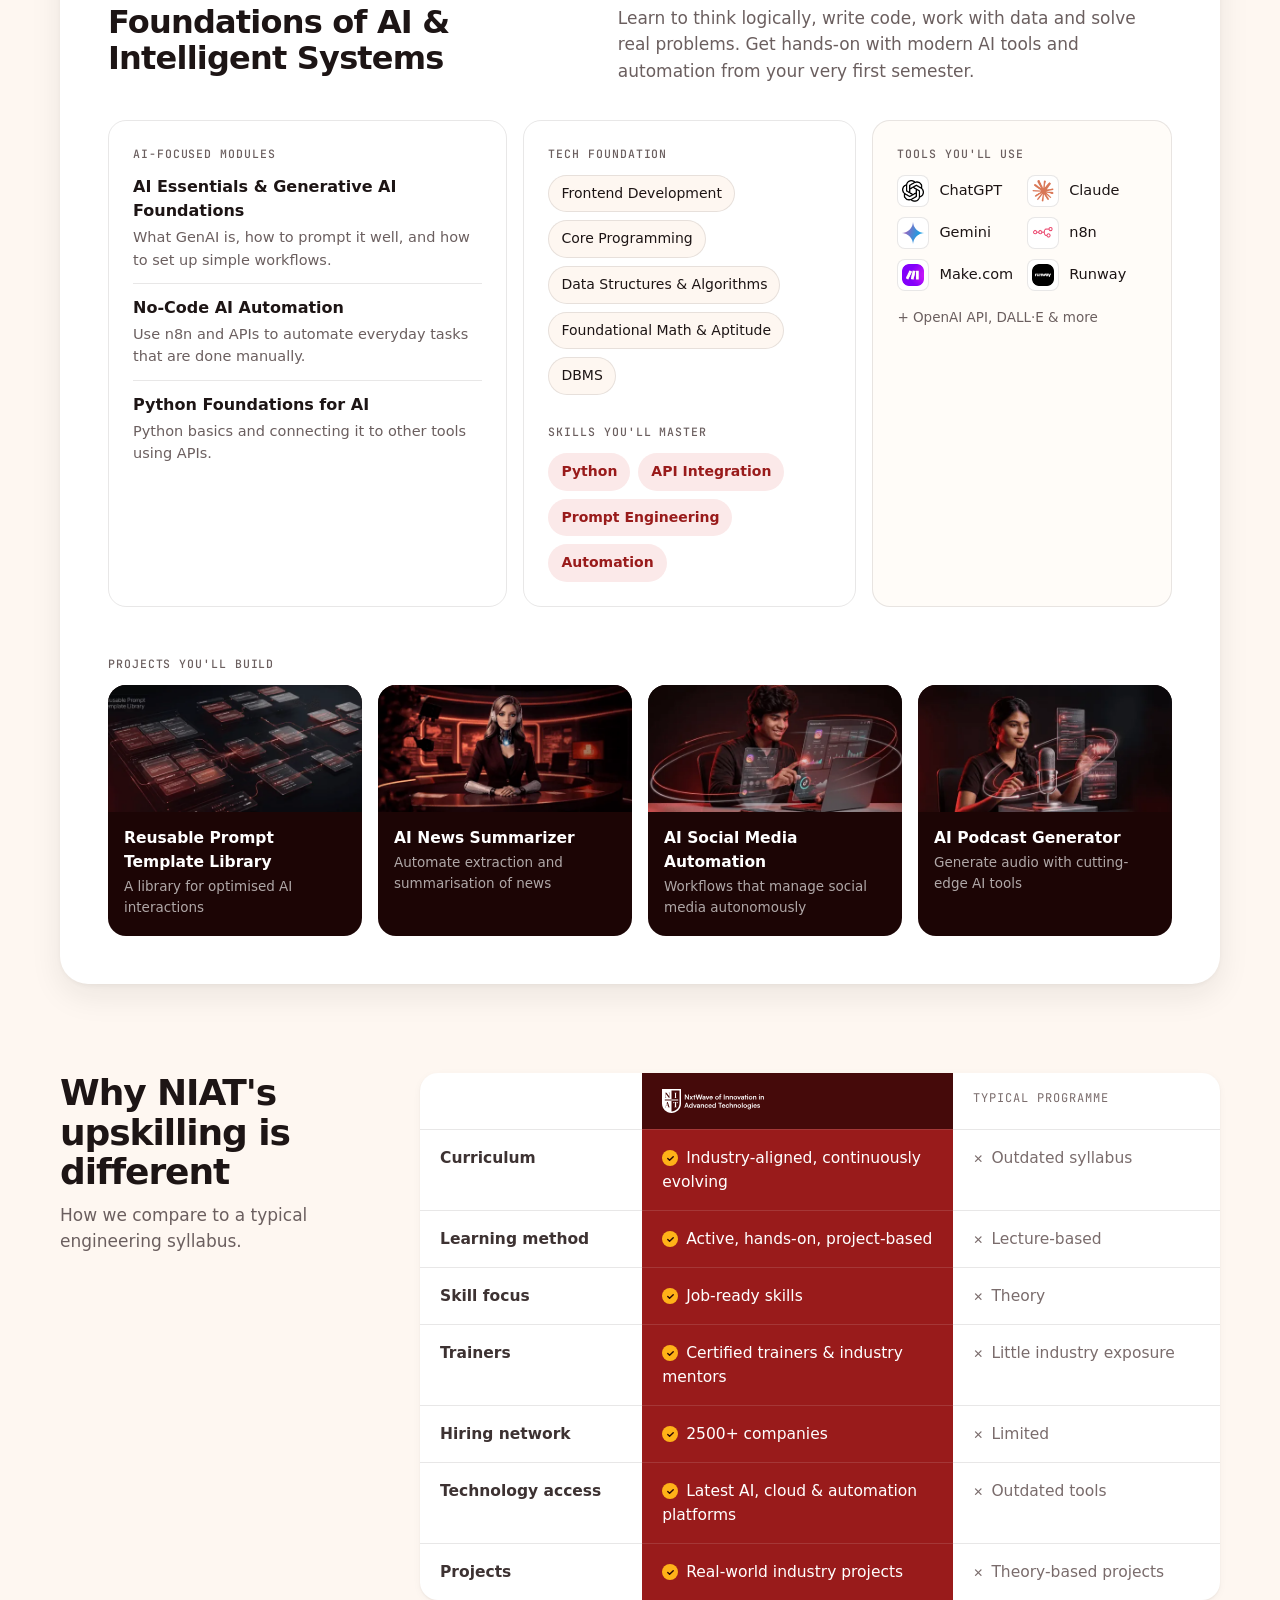
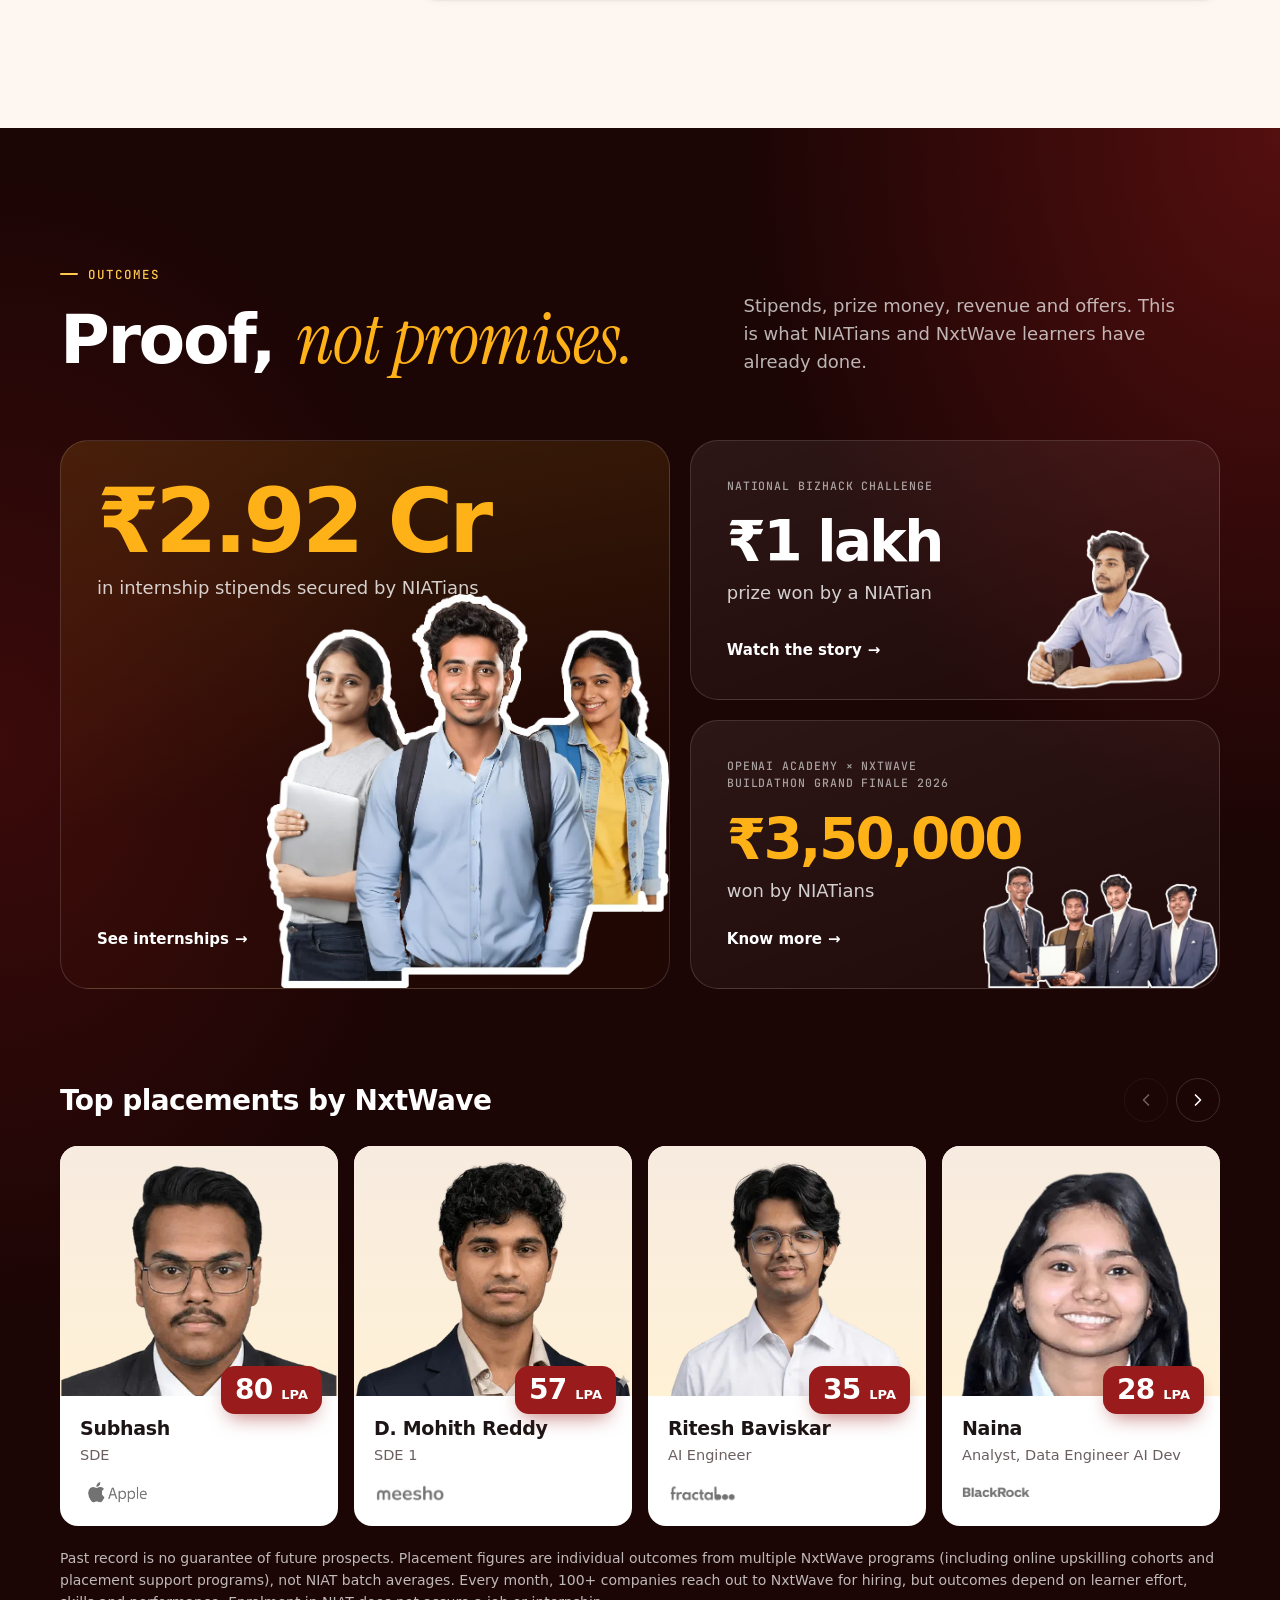
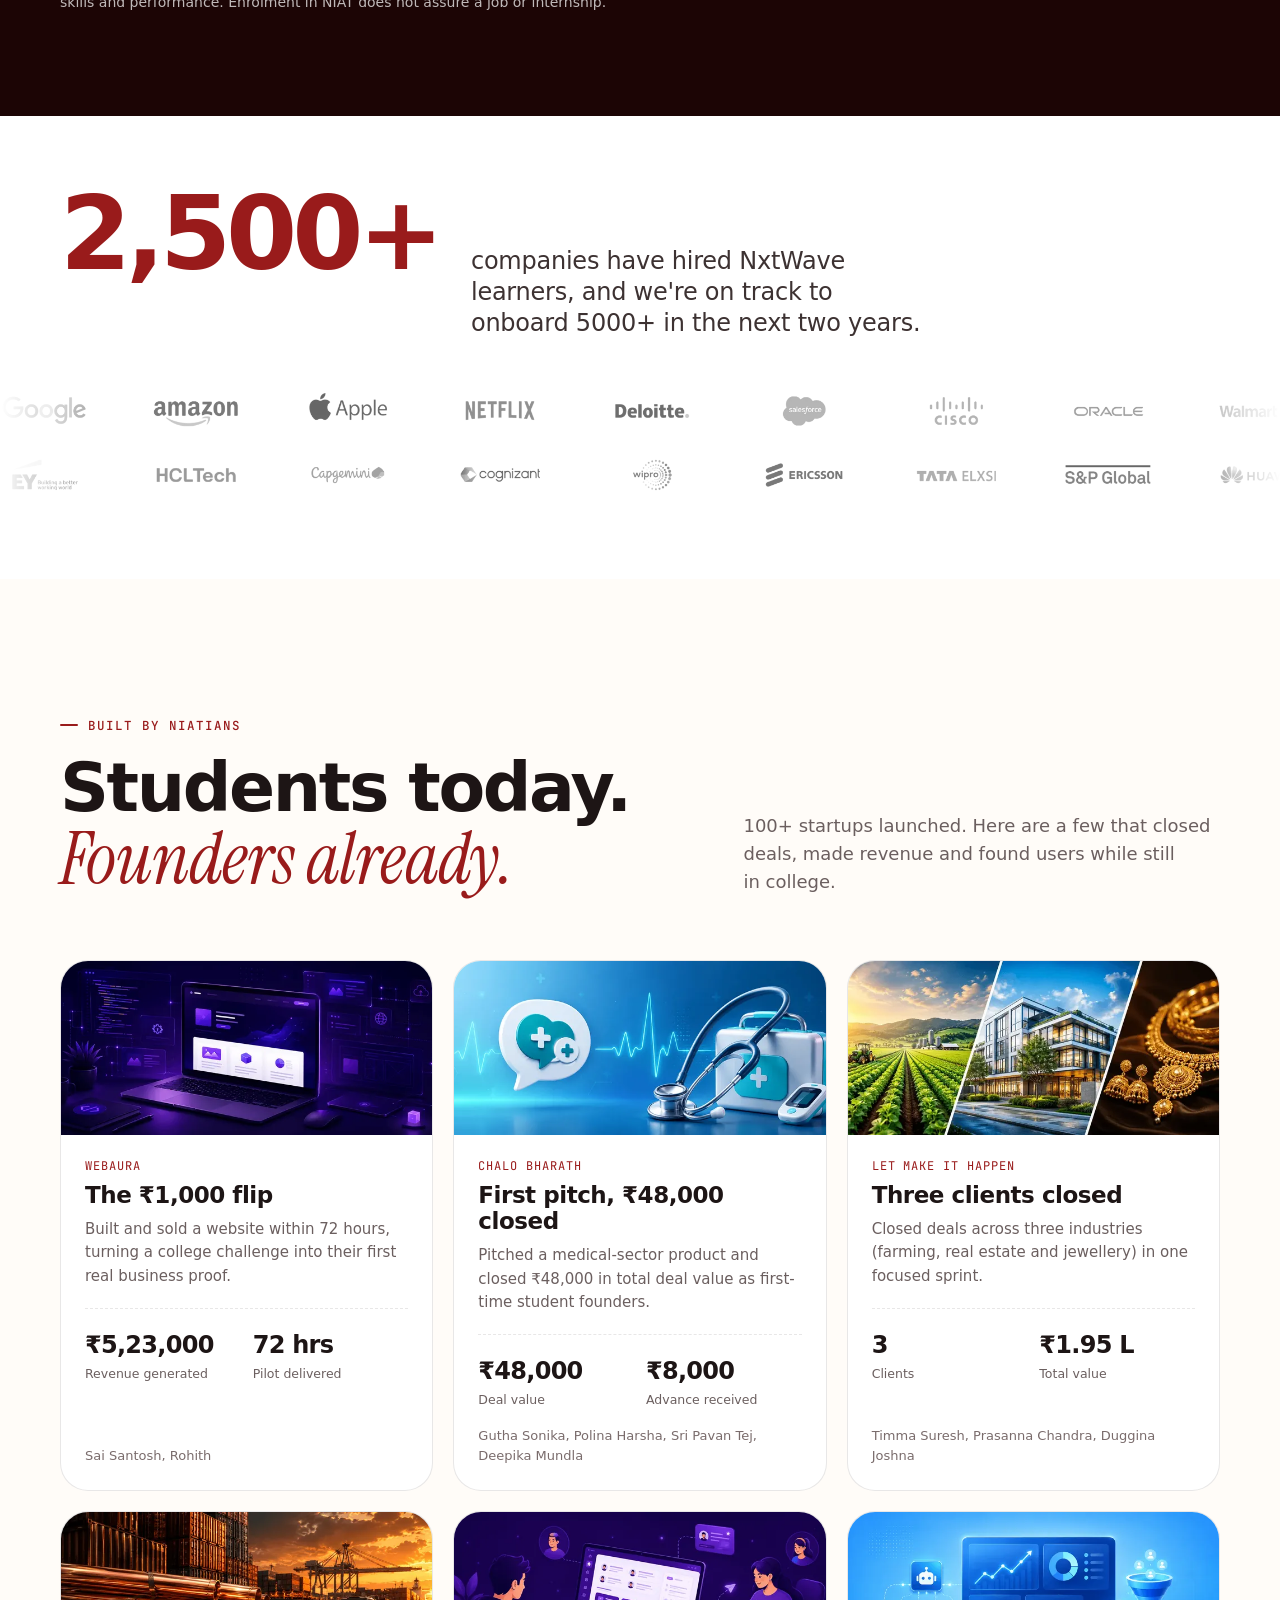
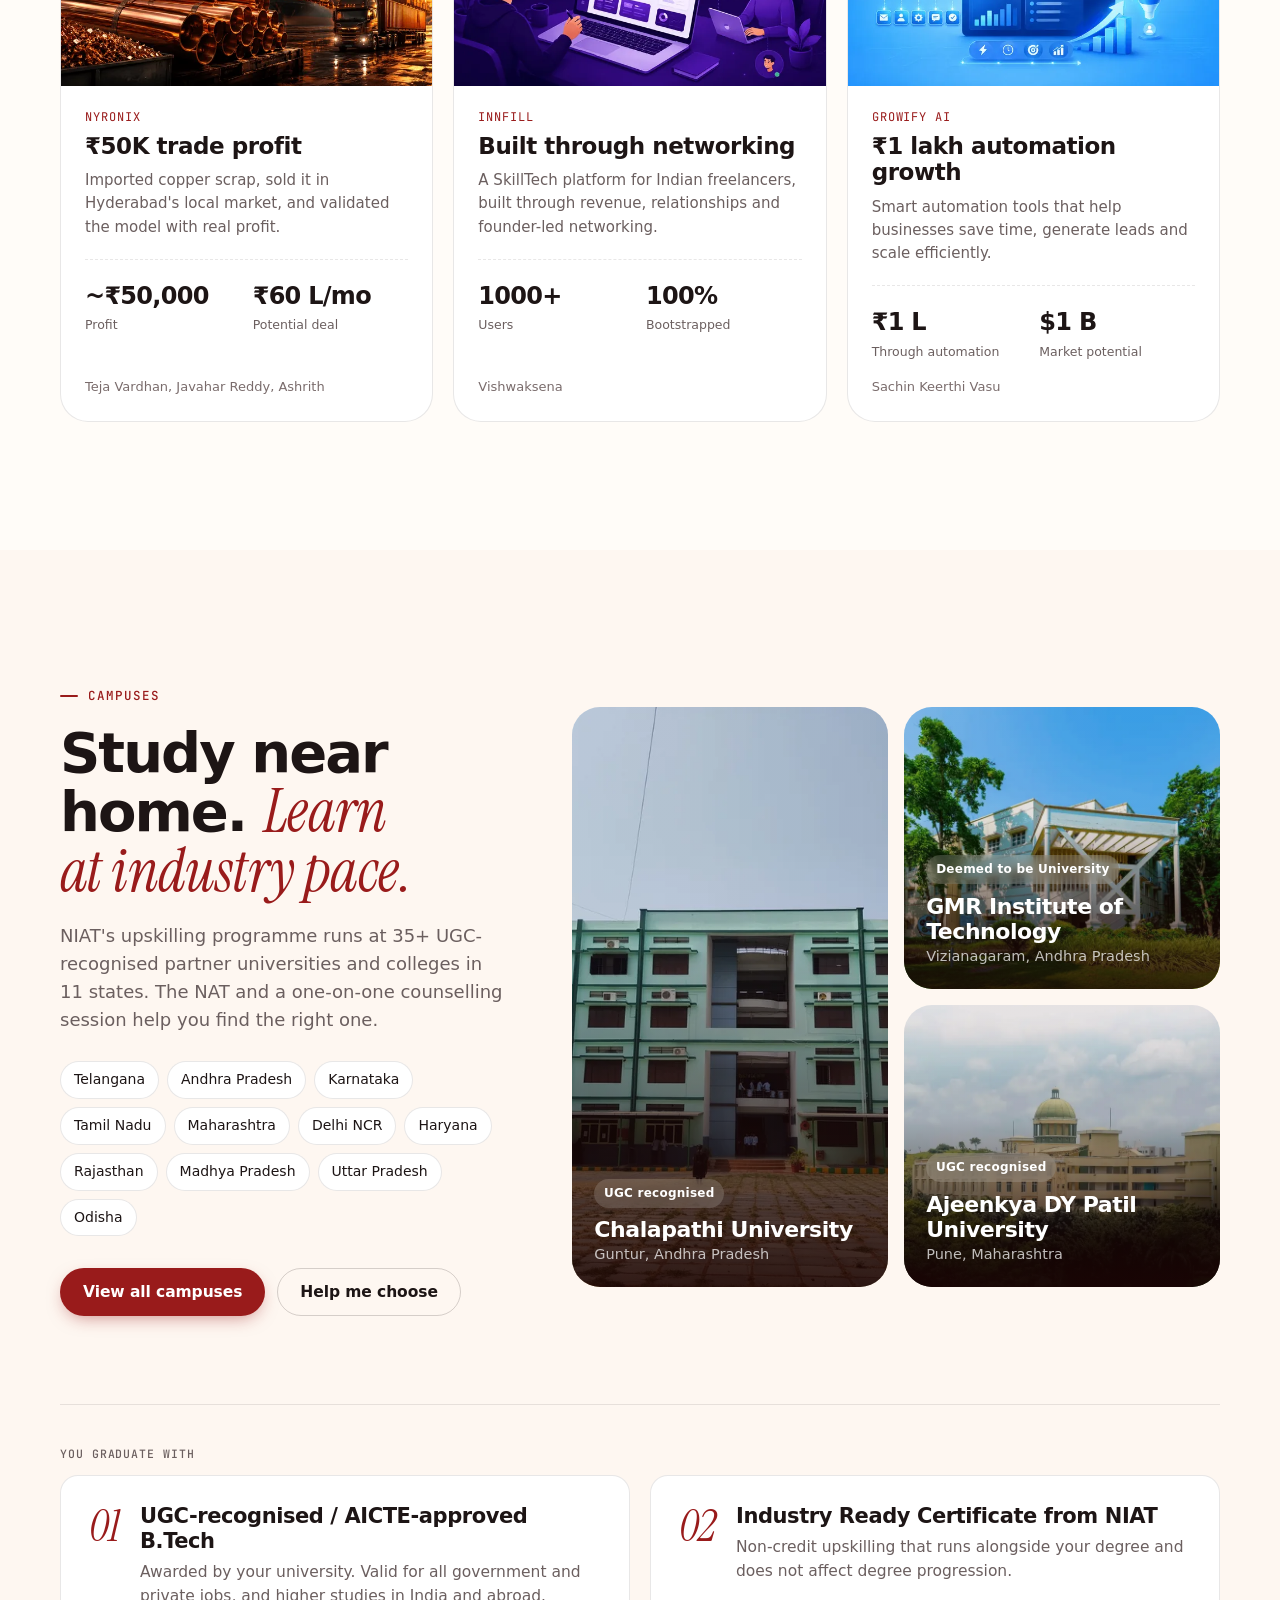
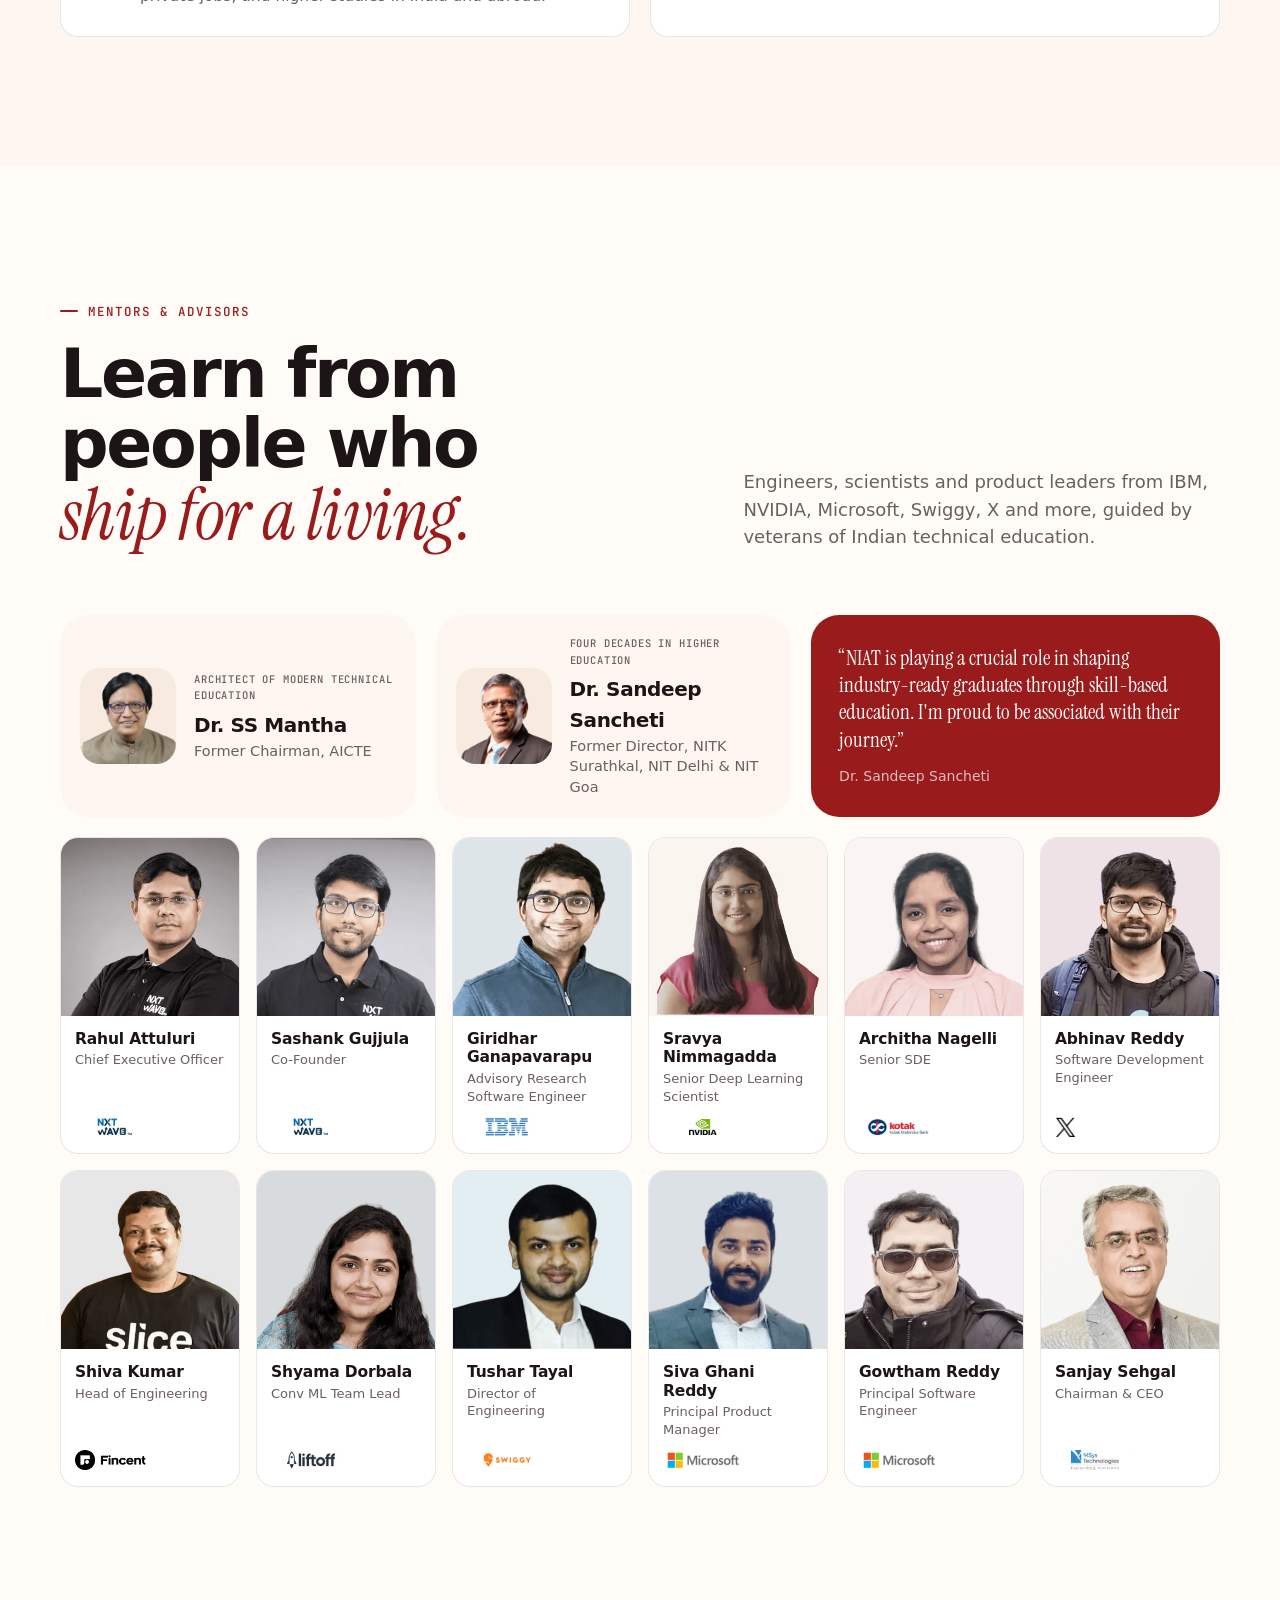
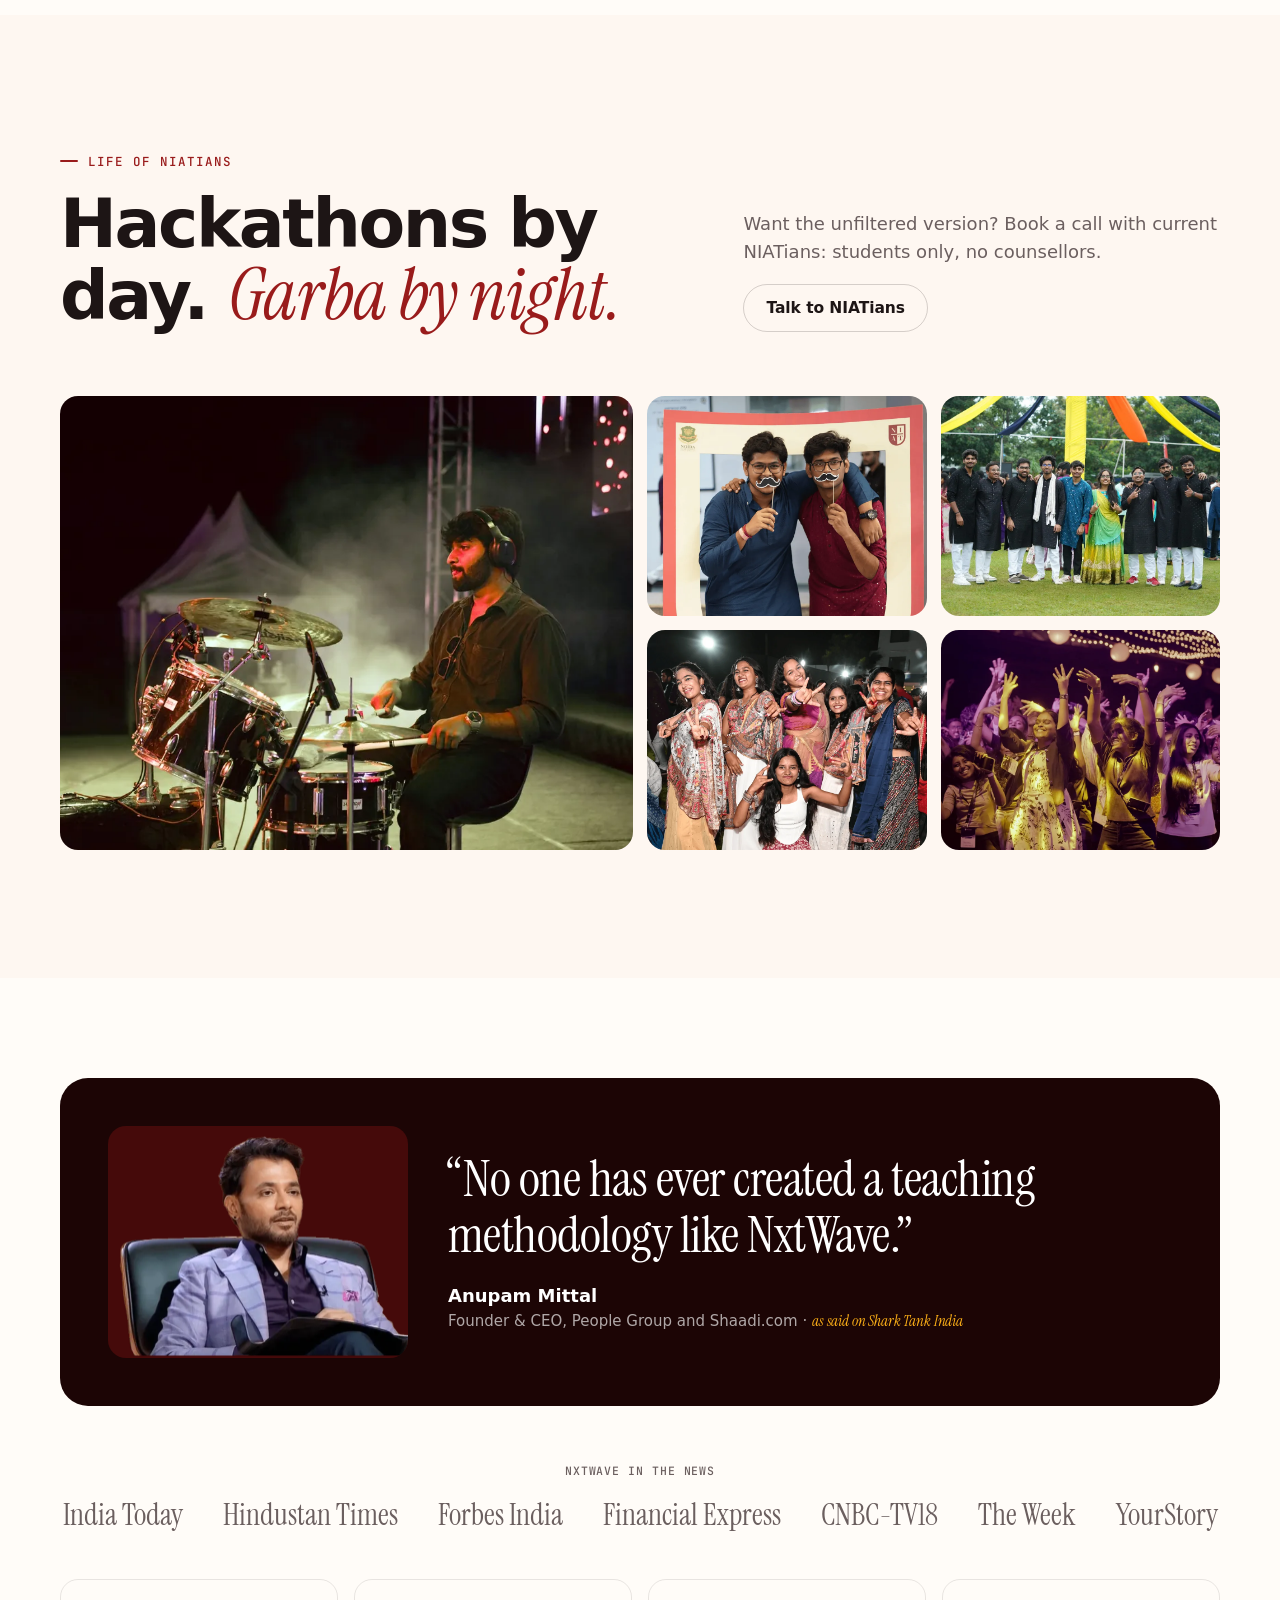
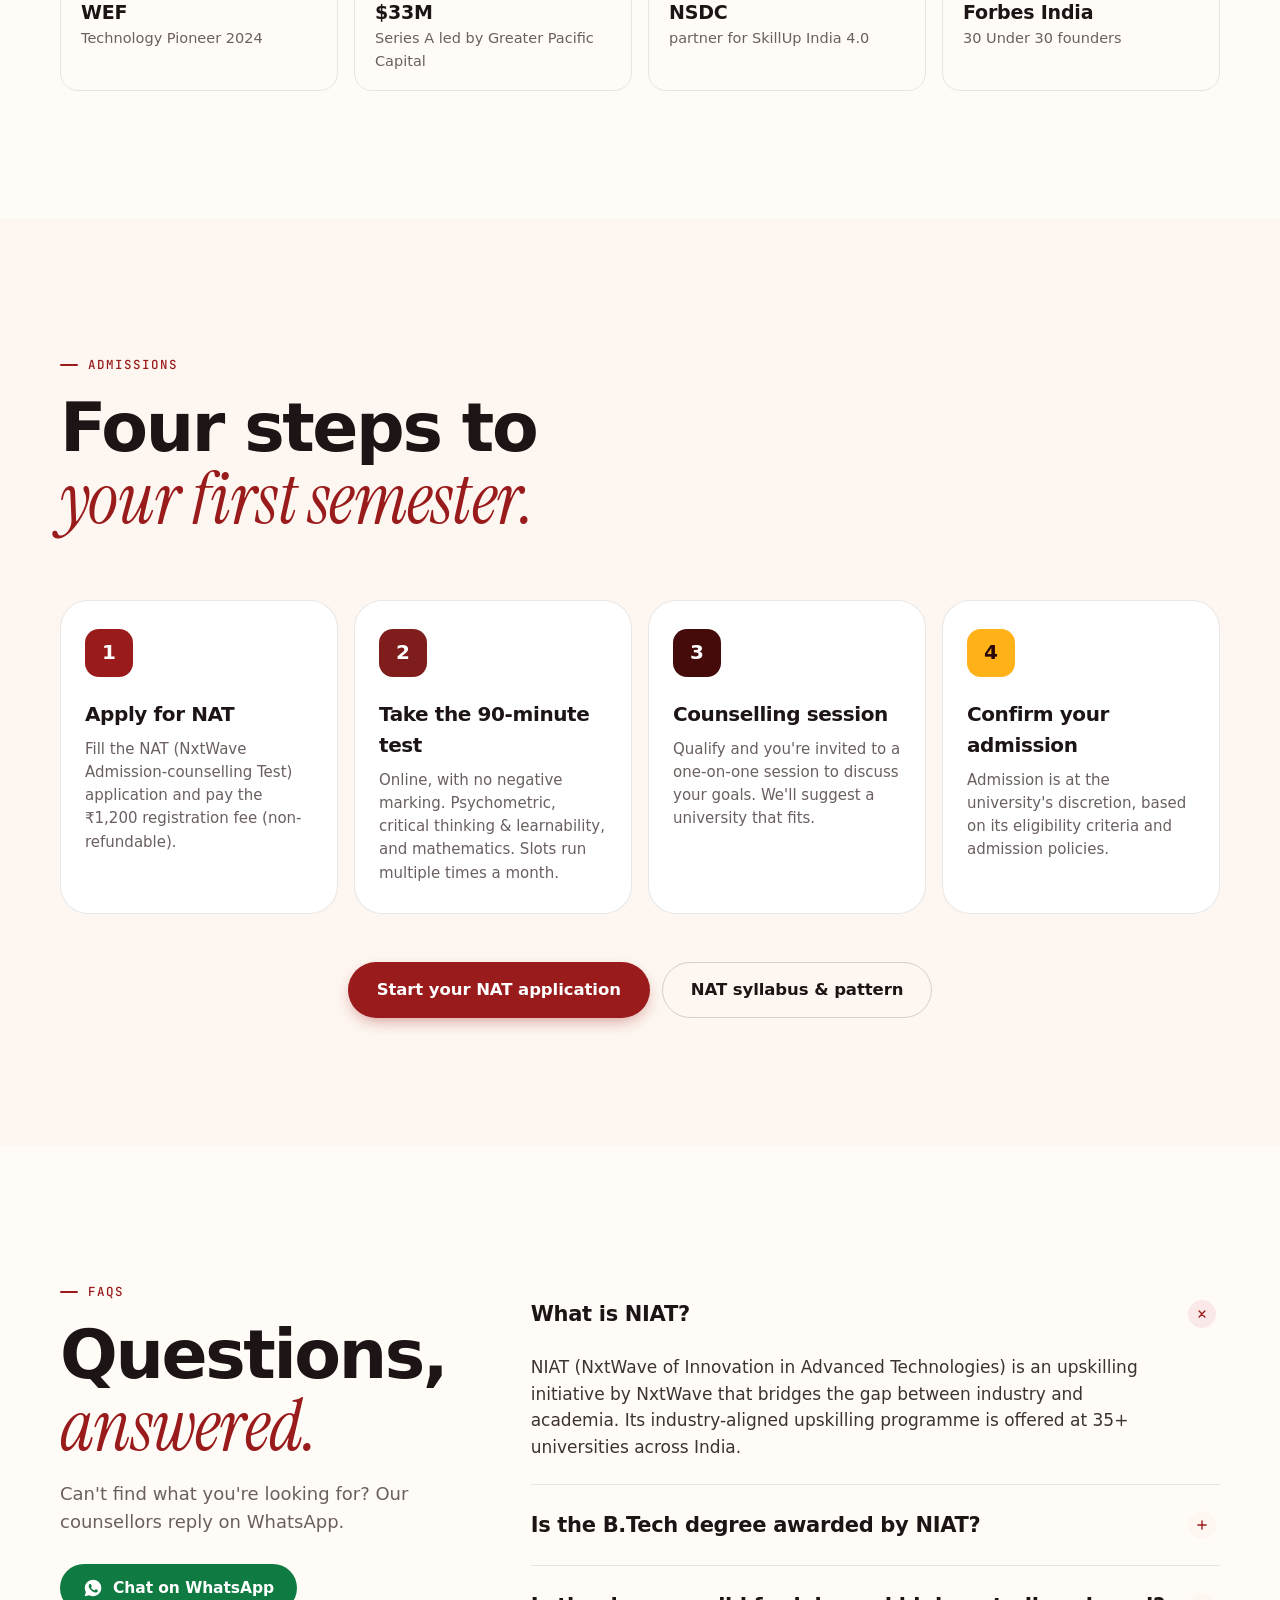
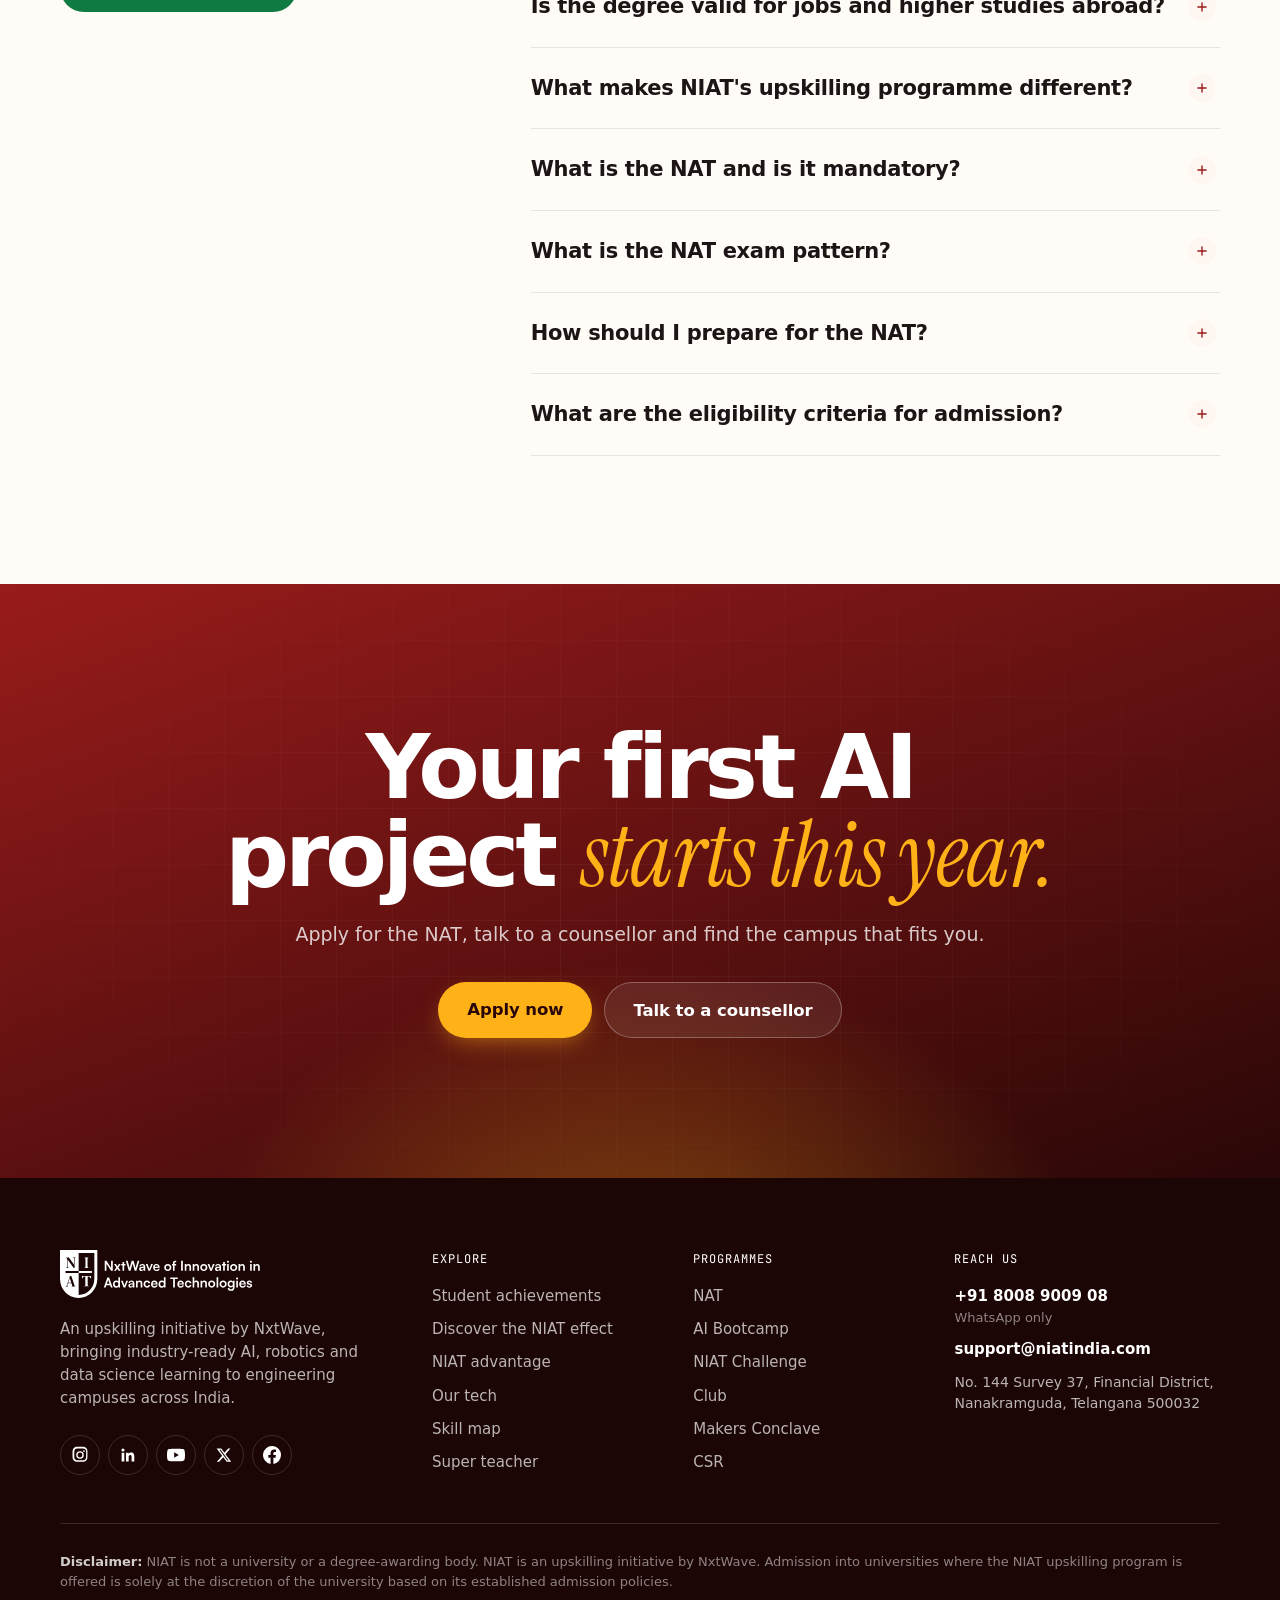
==== commit 1669a9bb: "Make both variations reachable on Vercel - Add an A | B design switcher to both pages - Add /a and /" ====
--- a/index.html
+++ b/index.html
@@ -905,6 +905,7 @@
   </footer>
 
 
+  <nav class="vswitch" aria-label="Design variation"><span>Design</span><a aria-current="page" href="/" title="Variation A">A</a><a href="/variation-b/" title="Variation B">B</a></nav>
   <script src="assets/js/main.js" defer></script>
 </body>
 </html>
--- a/assets/css/styles.css
+++ b/assets/css/styles.css
@@ -780,3 +780,11 @@
   .hide-sm { display: none; }
   .header__actions .btn--primary { display: none; }
 }
+
+/* Design variation switcher (A/B preview) */
+.vswitch { position: fixed; left: 16px; bottom: 16px; z-index: 60; display: flex; align-items: center; gap: 4px; padding: 4px; border-radius: 999px; background: #1d1515; color: #fff; font: 600 13px/1 system-ui, -apple-system, "Segoe UI", sans-serif; box-shadow: 0 8px 24px -8px rgba(0,0,0,.45); }
+.vswitch span { padding: 0 8px 0 10px; opacity: .7; }
+.vswitch a { display: grid; place-items: center; min-width: 40px; height: 36px; padding: 0 12px; border-radius: 999px; color: #fff; text-decoration: none; }
+.vswitch a:hover { background: rgba(255,255,255,.12); }
+.vswitch a[aria-current="page"] { background: #FFB218; color: #2B0909; }
+@media (max-width: 760px) { .vswitch { bottom: 84px; left: 12px; } }
